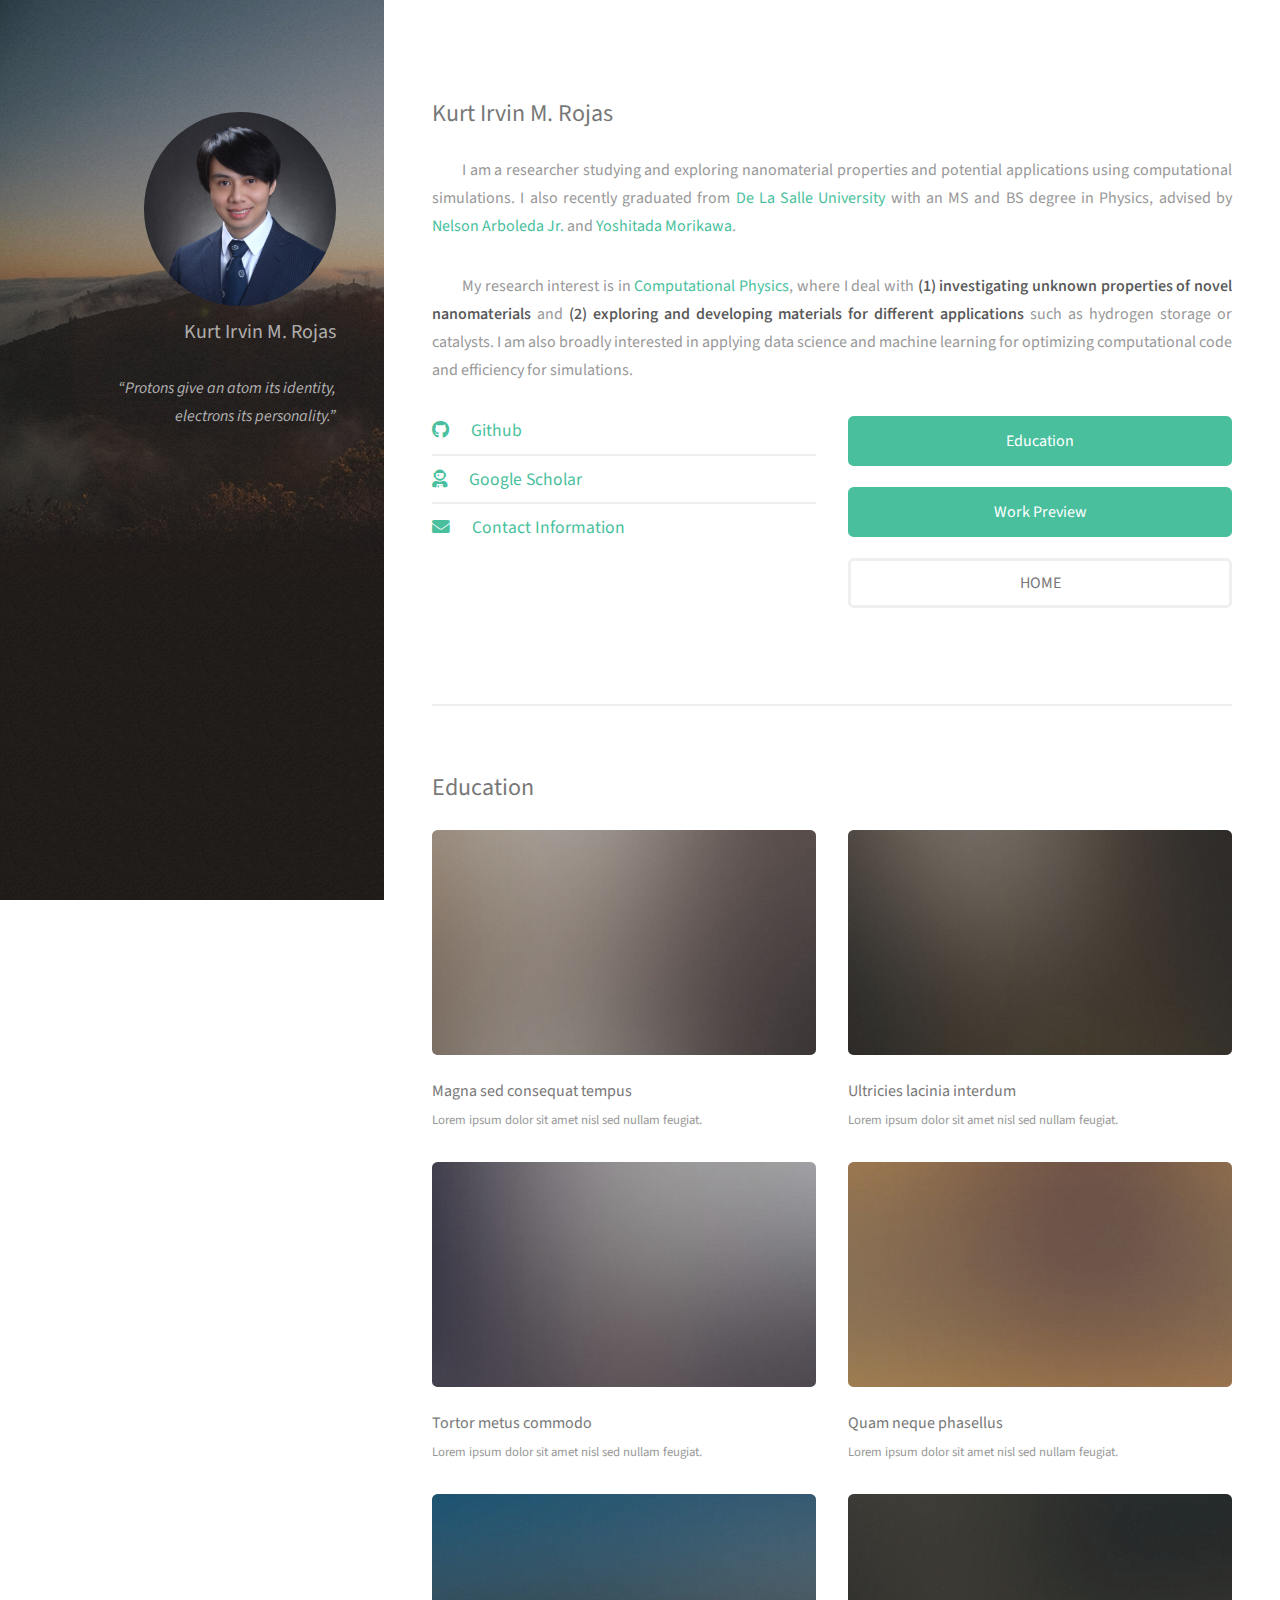
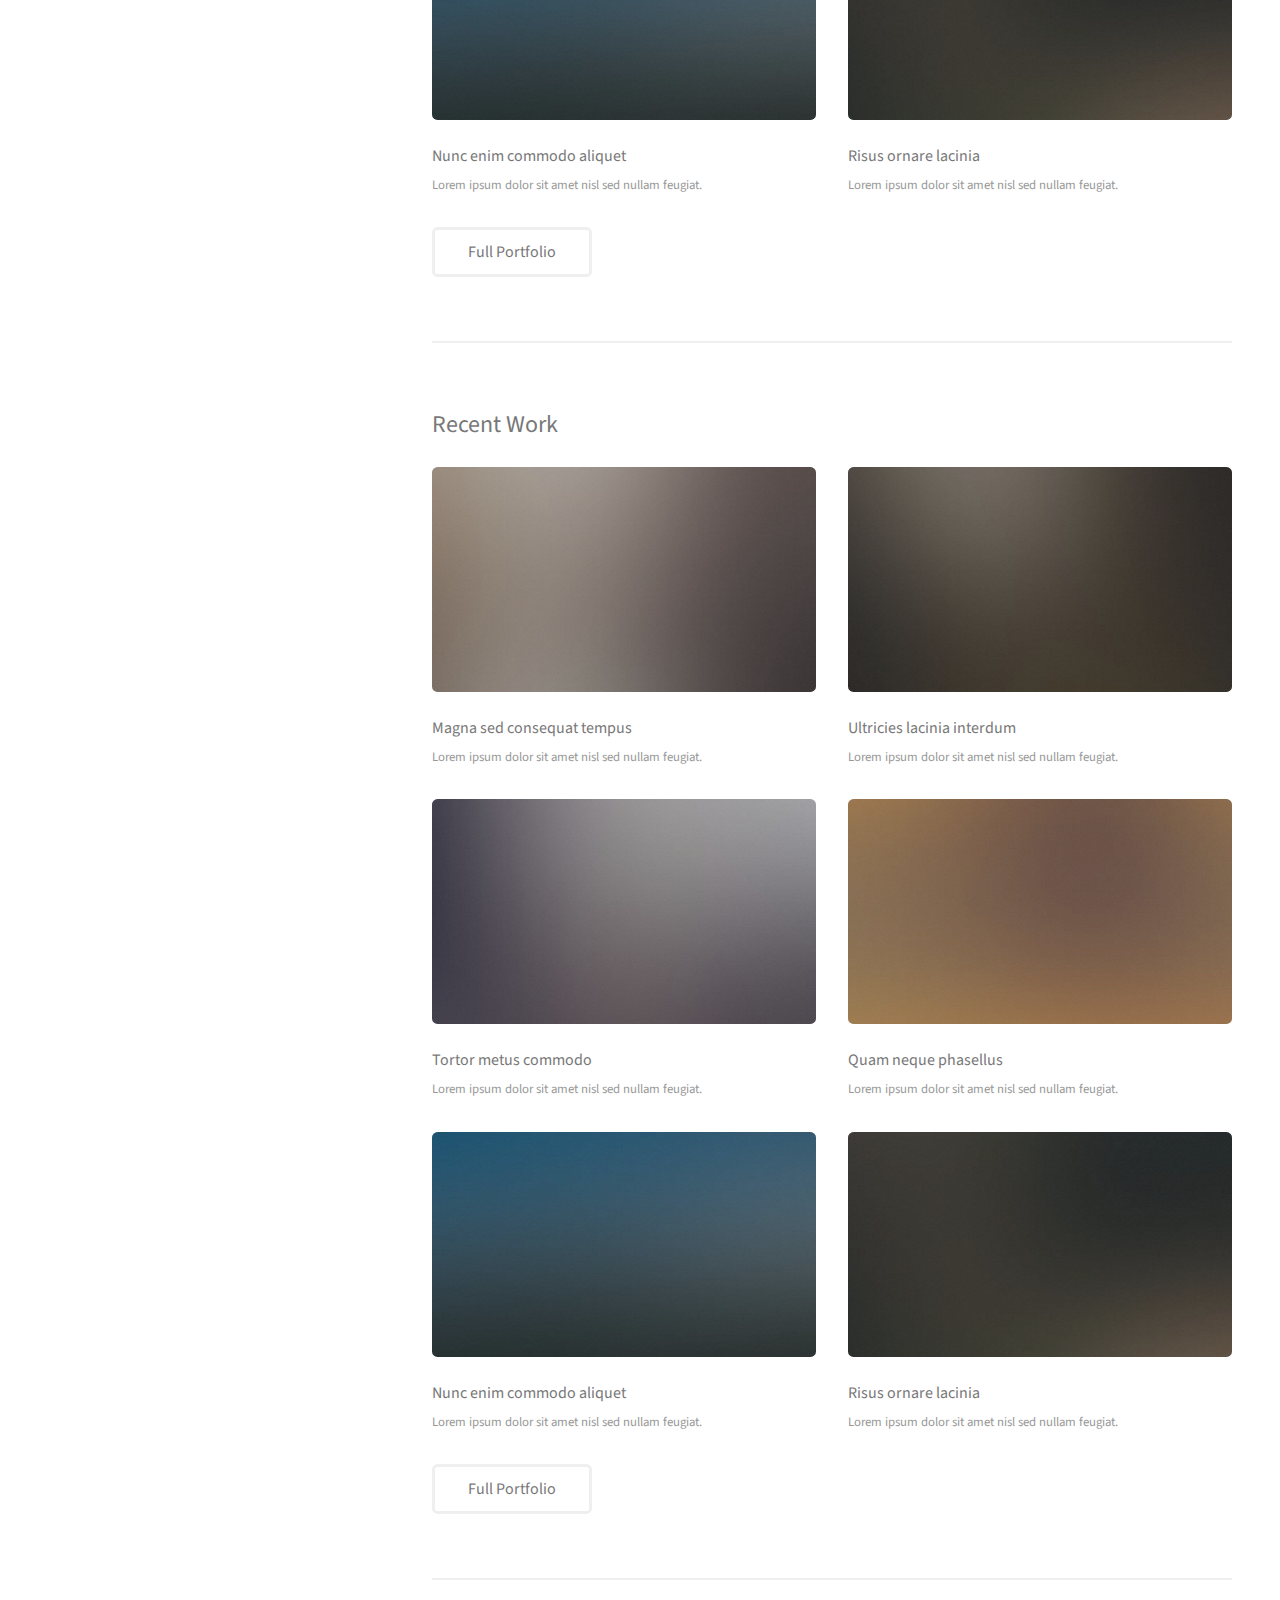
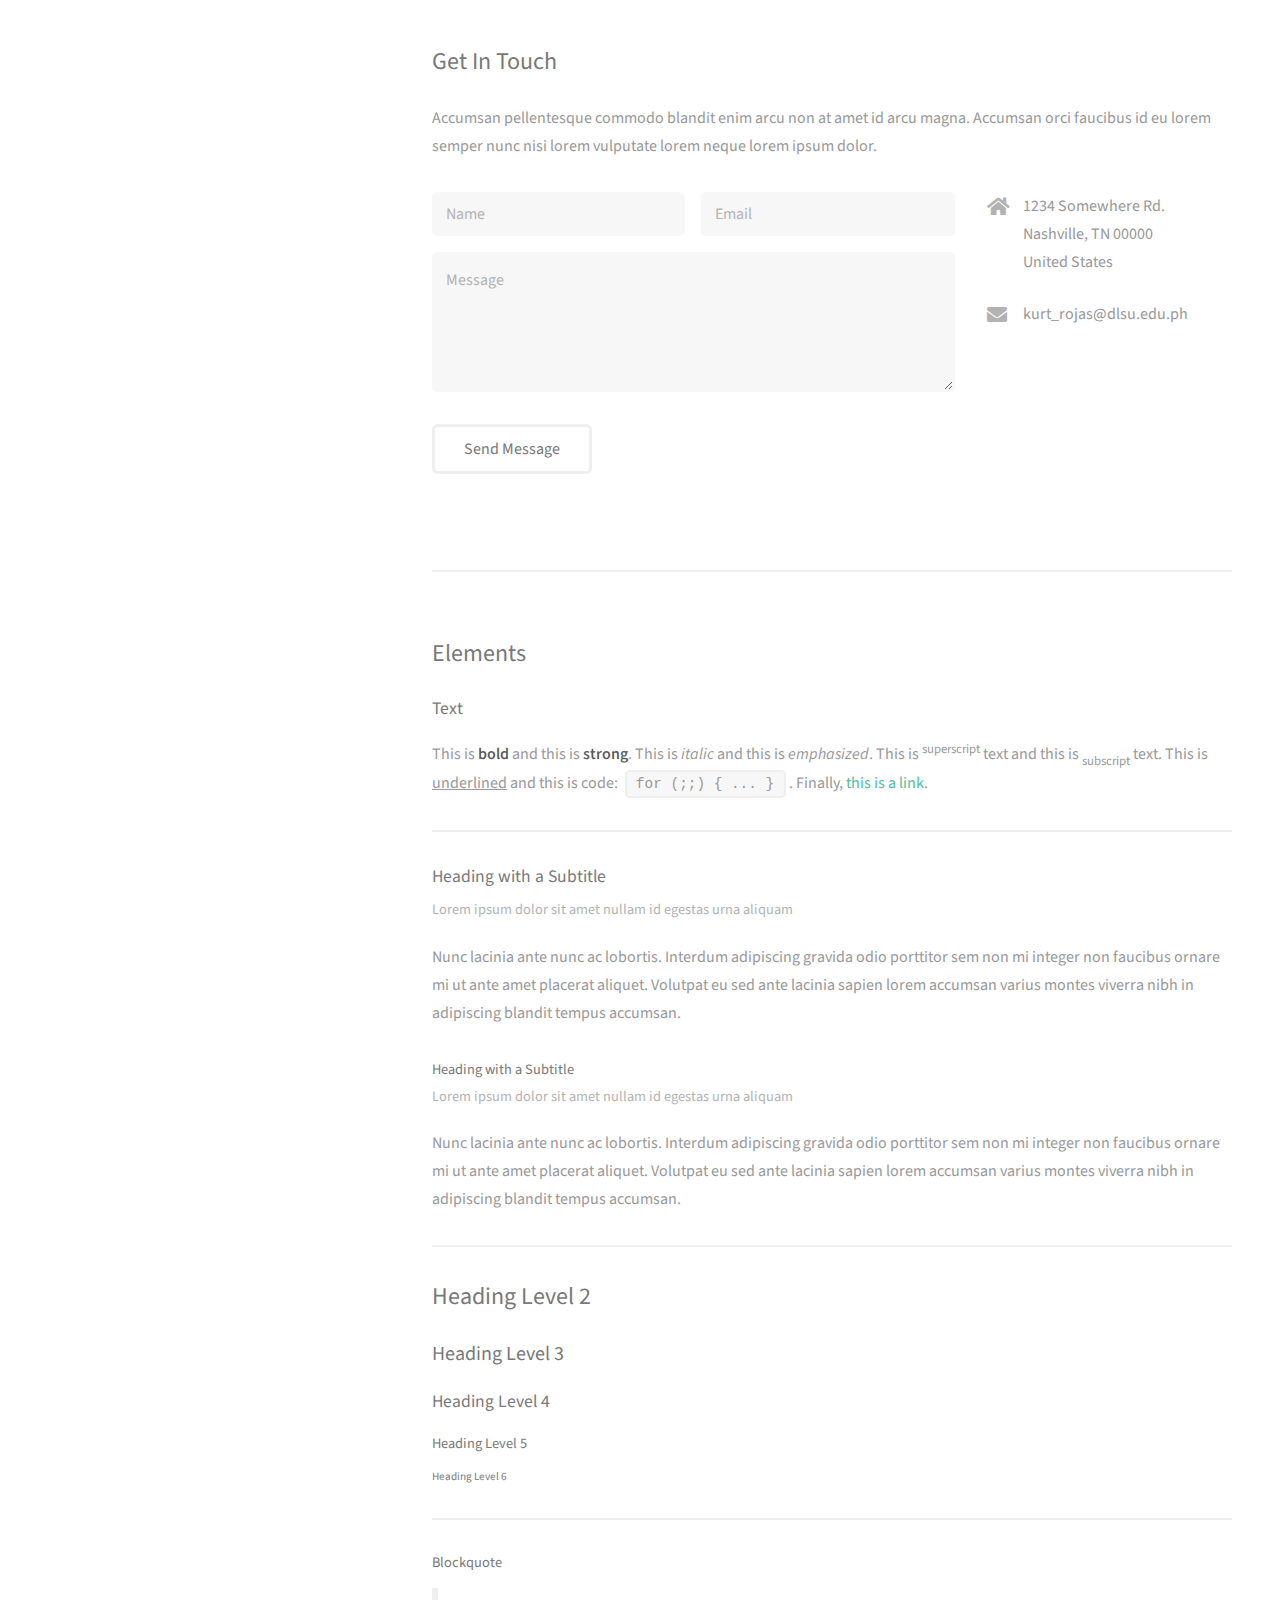
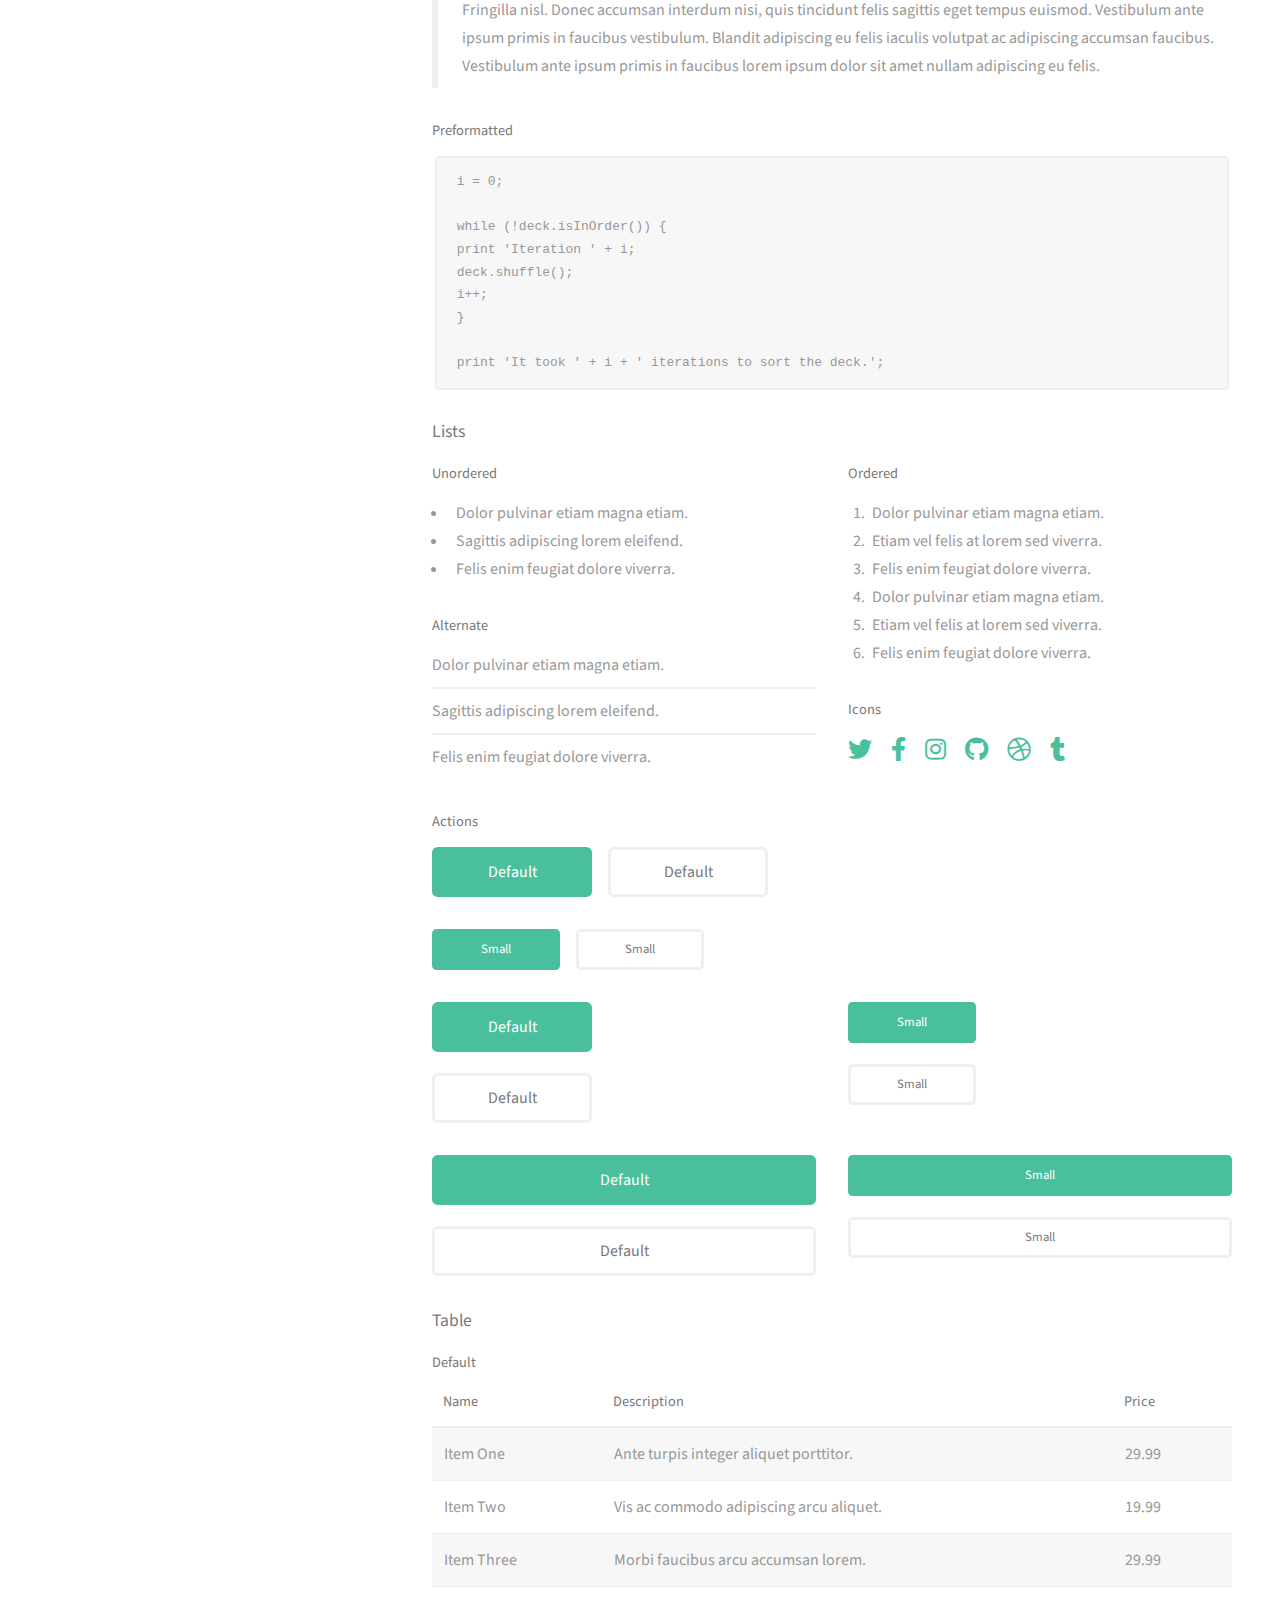
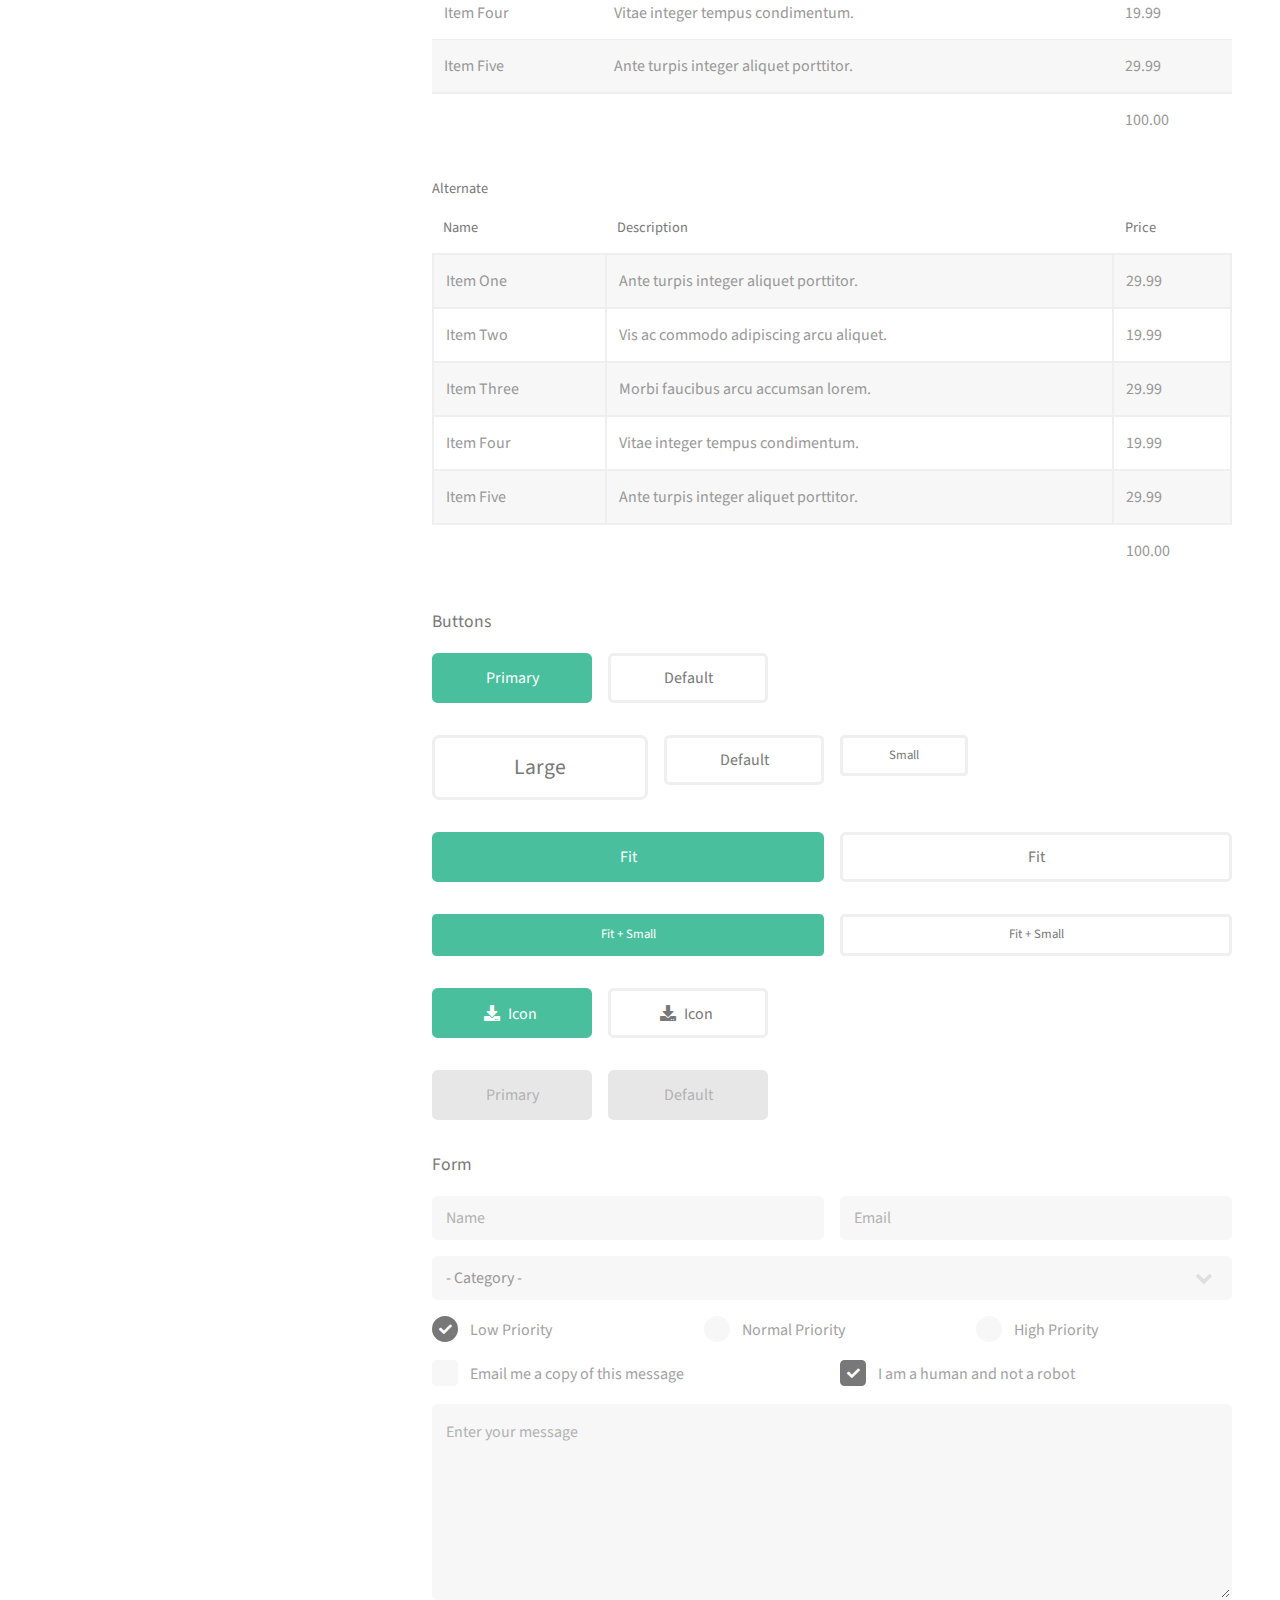
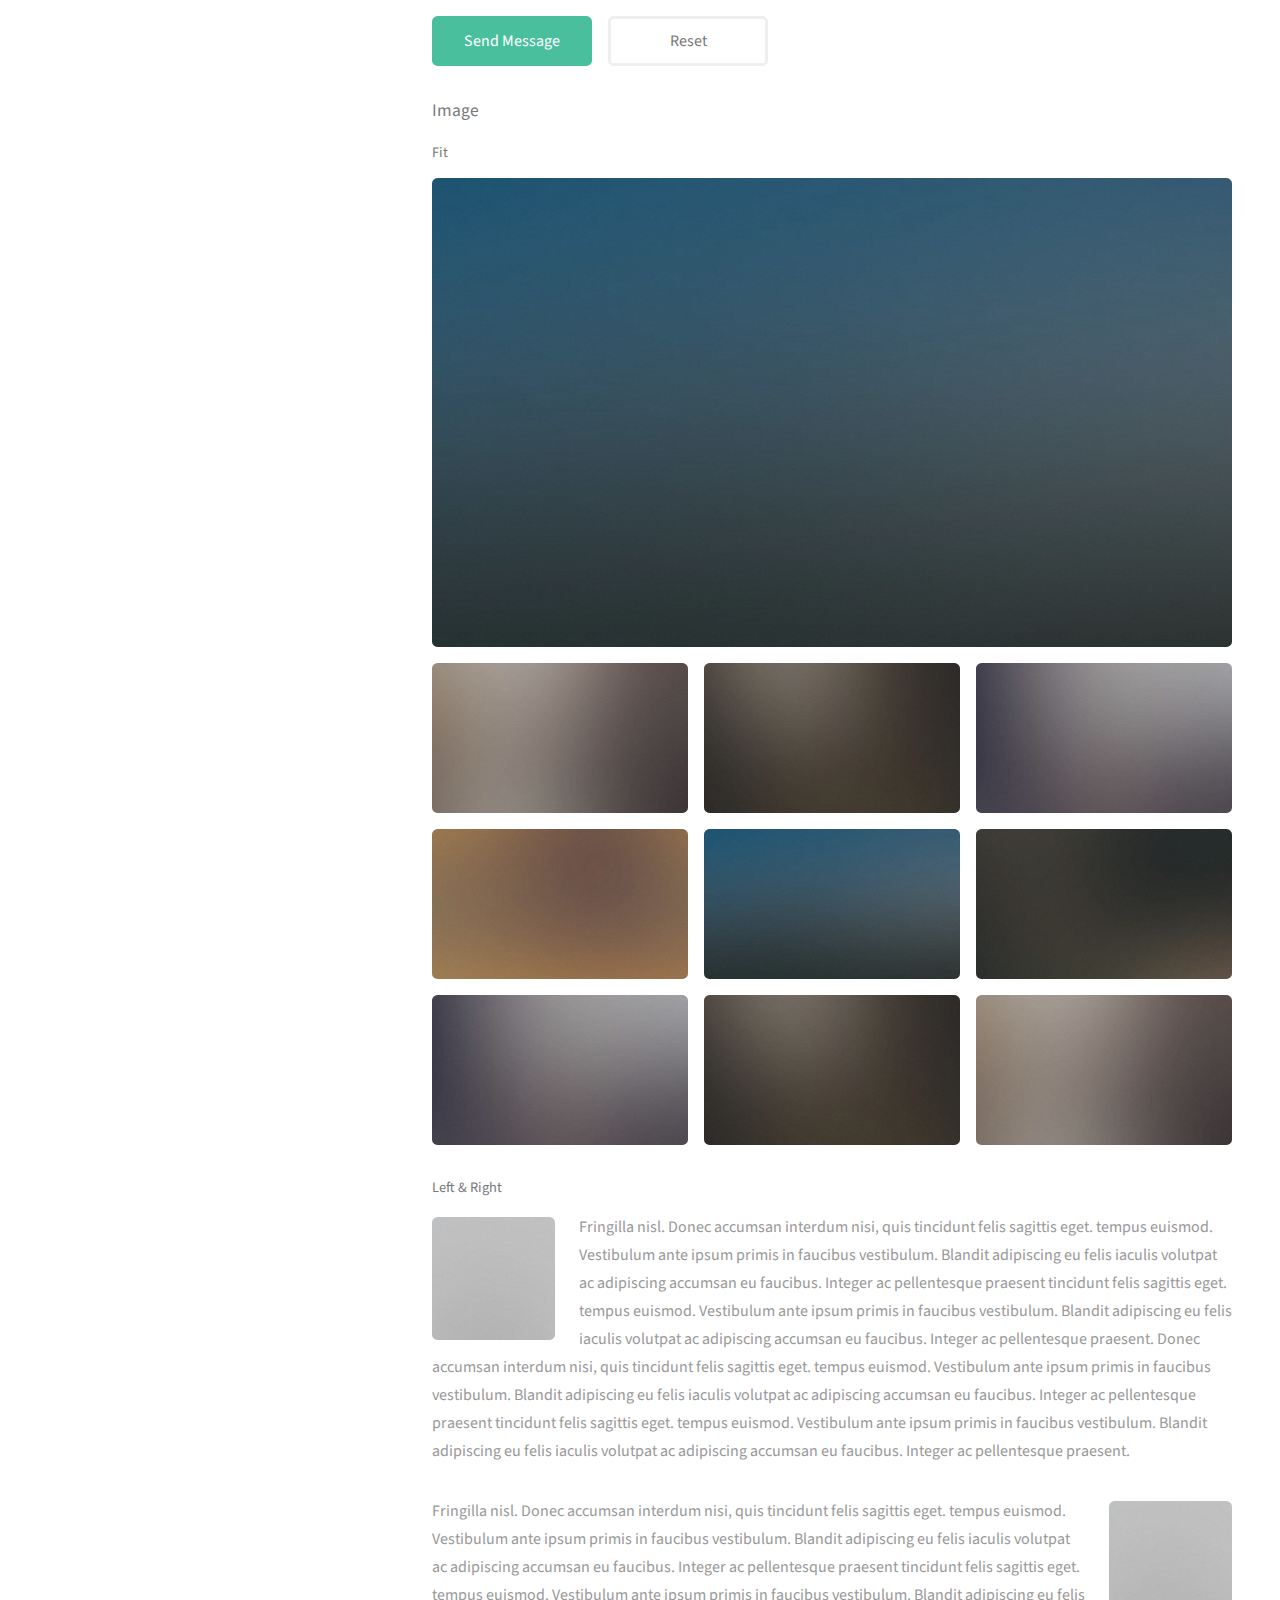
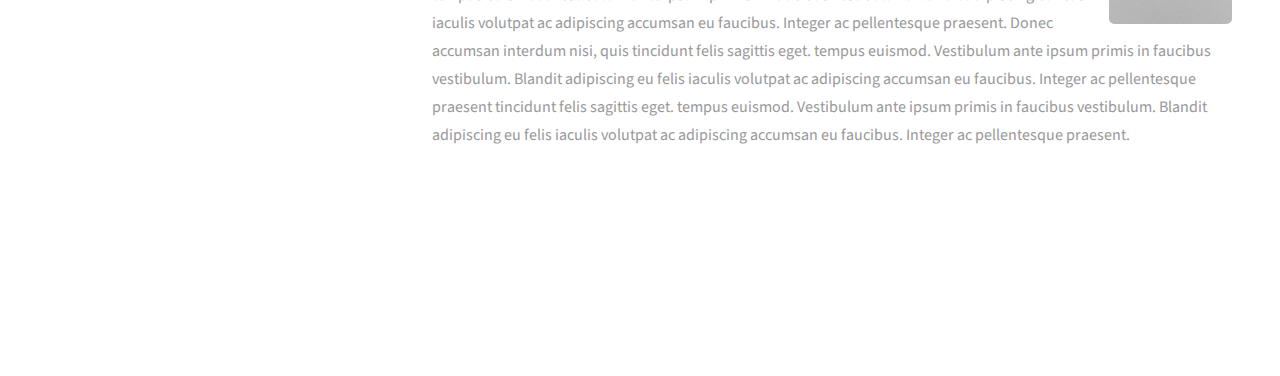
==== index.html @ 26b3df42 "1" ====
<!DOCTYPE HTML>
<!--
	Strata by HTML5 UP
	html5up.net | @ajlkn
	Free for personal and commercial use under the CCA 3.0 license (html5up.net/license)
-->
<html>
	<head>
		<title>Kurt Rojas</title>
		<meta charset="utf-8" />
		<meta name="viewport" content="width=device-width, initial-scale=1, user-scalable=no" />
		<link rel="stylesheet" href="assets/css/main.css" />
	</head>
	<body class="is-preload">
		
		<!-- Header -->
			<header id="header">
				<div class="inner">
					<a href="./index.html" class="image avatar"><img src="images/Capture.PNG" alt="" /></a>
					<h1 class="name">Kurt Irvin M. Rojas</h1>
					<p></p>
					<p><i>“Protons give an atom its identity, </br> electrons its personality.”</i></p>
				</div>
			</header>

		<!-- Main -->
			<div id="main">

				<!-- intro -->
					<section id="intro">
						<header>
							<h2>Kurt Irvin M. Rojas</h2>
						</header>
						<p class="major">
							I am a researcher studying and exploring nanomaterial properties and potential applications using computational simulations. 
							I also recently graduated from <a href='https://www.dlsu.edu.ph/' target='_blank'>De La Salle University</a> with an MS and BS degree in Physics,
							advised by <a href='https://www.dlsu.edu.ph/colleges/cos/departments/physics/faculty-profile/?personnel=32742664898' target="_blank">Nelson Arboleda Jr.</a> and 
							<a href='http://www.dma.jim.osaka-u.ac.jp/view?l=en&u=4315' target="_blank">Yoshitada Morikawa</a>.
						</p>

						<p class="major"> 
							My research interest is in  <a href='https://en.wikipedia.org/wiki/Computational_physics'>Computational Physics</a>, 
							where I deal with <b>(1) investigating unknown properties of novel nanomaterials</b>  and <b>(2) exploring and developing materials for different applications</b>
							such as hydrogen storage or catalysts. I am also broadly interested in 
							applying data science and machine learning for optimizing computational code and efficiency for simulations.
						</p>

						<div class="row">
							<div class="col-6 col-12-xsmall">
								<ul class="alt" style="font-size: 1.1em;"> 
									<li><a href="https://github.com/kimrojas" target="_blank" class="icon brands fa-github">
										<span class="label">Github</span>&emsp;Github</a></li>
									<li><a href="https://scholar.google.com.ph/citations?user=QwceuWwAAAAJ&hl=en" target="_blank" class="icon solid fa-user-astronaut">
										<span class="label">Google Scholar</span>&emsp;Google Scholar</a></li>
									<li><a href="#contact" class="icon solid fa-envelope">
										<span class="label">Contact</span>&emsp;Contact Information</a></li>
								</ul>
							</div>
							<div class="col-6 col-12-xsmall">
								<ul class="actions stacked">
									<li><a href="./education.html" class="button primary fit">Education</a></li>
									<li><a href="#recent-work" class="button primary fit">Work Preview</a></li>
									<li><a href="./index.html" class="button fit">HOME</a></li>
								</ul>
							</div>
						
					</section>

				<!-- educ -->
					<section id="education">
						<h2>Education</h2>
						<div class="row">
							<article class="col-6 col-12-xsmall work-item">
								<a href="images/fulls/01.jpg" class="image fit thumb"><img src="images/thumbs/01.jpg" alt="" /></a>
								<h3><a href='https://scholar.google.com/citations?user=QwceuWwAAAAJ&hl=en&oi=ao' target="_blank">Magna sed consequat tempus </a></h3>
								<p>Lorem ipsum dolor sit amet nisl sed nullam feugiat.</p>
							</article>
							<article class="col-6 col-12-xsmall work-item">
								<a href="images/fulls/02.jpg" class="image fit thumb"><img src="images/thumbs/02.jpg" alt="" /></a>
								<h3>Ultricies lacinia interdum</h3>
								<p>Lorem ipsum dolor sit amet nisl sed nullam feugiat.</p>
							</article>
							<article class="col-6 col-12-xsmall work-item">
								<a href="images/fulls/03.jpg" class="image fit thumb"><img src="images/thumbs/03.jpg" alt="" /></a>
								<h3>Tortor metus commodo</h3>
								<p>Lorem ipsum dolor sit amet nisl sed nullam feugiat.</p>
							</article>
							<article class="col-6 col-12-xsmall work-item">
								<a href="images/fulls/04.jpg" class="image fit thumb"><img src="images/thumbs/04.jpg" alt="" /></a>
								<h3>Quam neque phasellus</h3>
								<p>Lorem ipsum dolor sit amet nisl sed nullam feugiat.</p>
							</article>
							<article class="col-6 col-12-xsmall work-item">
								<a href="images/fulls/05.jpg" class="image fit thumb"><img src="images/thumbs/05.jpg" alt="" /></a>
								<h3>Nunc enim commodo aliquet</h3>
								<p>Lorem ipsum dolor sit amet nisl sed nullam feugiat.</p>
							</article>
							<article class="col-6 col-12-xsmall work-item">
								<a href="images/fulls/06.jpg" class="image fit thumb"><img src="images/thumbs/06.jpg" alt="" /></a>
								<h3>Risus ornare lacinia</h3>
								<p>Lorem ipsum dolor sit amet nisl sed nullam feugiat.</p>
							</article>
						</div>
						<ul class="actions">
							<li><a href="#" class="button">Full Portfolio</a></li>
						</ul>
					</section>

				<!-- Two -->
				<section id="recent-work">
					<h2>Recent Work</h2>
					<div class="row">
						<article class="col-6 col-12-xsmall work-item">
							<a href="images/fulls/01.jpg" class="image fit thumb"><img src="images/thumbs/01.jpg" alt="" /></a>
							<h3><a href='https://scholar.google.com/citations?user=QwceuWwAAAAJ&hl=en&oi=ao' target="_blank">Magna sed consequat tempus </a></h3>
							<p>Lorem ipsum dolor sit amet nisl sed nullam feugiat.</p>
						</article>
						<article class="col-6 col-12-xsmall work-item">
							<a href="images/fulls/02.jpg" class="image fit thumb"><img src="images/thumbs/02.jpg" alt="" /></a>
							<h3>Ultricies lacinia interdum</h3>
							<p>Lorem ipsum dolor sit amet nisl sed nullam feugiat.</p>
						</article>
						<article class="col-6 col-12-xsmall work-item">
							<a href="images/fulls/03.jpg" class="image fit thumb"><img src="images/thumbs/03.jpg" alt="" /></a>
							<h3>Tortor metus commodo</h3>
							<p>Lorem ipsum dolor sit amet nisl sed nullam feugiat.</p>
						</article>
						<article class="col-6 col-12-xsmall work-item">
							<a href="images/fulls/04.jpg" class="image fit thumb"><img src="images/thumbs/04.jpg" alt="" /></a>
							<h3>Quam neque phasellus</h3>
							<p>Lorem ipsum dolor sit amet nisl sed nullam feugiat.</p>
						</article>
						<article class="col-6 col-12-xsmall work-item">
							<a href="images/fulls/05.jpg" class="image fit thumb"><img src="images/thumbs/05.jpg" alt="" /></a>
							<h3>Nunc enim commodo aliquet</h3>
							<p>Lorem ipsum dolor sit amet nisl sed nullam feugiat.</p>
						</article>
						<article class="col-6 col-12-xsmall work-item">
							<a href="images/fulls/06.jpg" class="image fit thumb"><img src="images/thumbs/06.jpg" alt="" /></a>
							<h3>Risus ornare lacinia</h3>
							<p>Lorem ipsum dolor sit amet nisl sed nullam feugiat.</p>
						</article>
					</div>
					<ul class="actions">
						<li><a href="#" class="button">Full Portfolio</a></li>
					</ul>
				</section>


				<!-- Three -->
					<section id="contact">
						<h2>Get In Touch</h2>
						<p>Accumsan pellentesque commodo blandit enim arcu non at amet id arcu magna. Accumsan orci faucibus id eu lorem semper nunc nisi lorem vulputate lorem neque lorem ipsum dolor.</p>
						<div class="row">
							<div class="col-8 col-12-small">
								<form method="post" action="#">
									<div class="row gtr-uniform gtr-50">
										<div class="col-6 col-12-xsmall"><input type="text" name="name" id="name" placeholder="Name" /></div>
										<div class="col-6 col-12-xsmall"><input type="email" name="email" id="email" placeholder="Email" /></div>
										<div class="col-12"><textarea name="message" id="message" placeholder="Message" rows="4"></textarea></div>
									</div>
								</form>
								<ul class="actions">
									<li><input type="submit" value="Send Message" /></li>
								</ul>
							</div>
							<div class="col-4 col-12-small">
								<ul class="labeled-icons">
									<li>
										<h3 class="icon solid fa-home"><span class="label">Address</span></h3>
										1234 Somewhere Rd.<br />
										Nashville, TN 00000<br />
										United States
									</li>
									<!--
									<li>
									<h3 class="icon solid fa-mobile-alt"><span class="label">Phone</span></h3>
									000-000-0000
									</li>
									-->
									<li>
										<h3 class="icon solid fa-envelope"><span class="label">Email</span></h3>kurt_rojas@dlsu.edu.ph
									</li>
								</ul>
							</div>
						</div>
					</section>

				<!-- Four -->
					
					<section id="four">
						<h2>Elements</h2>

						<section>
							<h4>Text</h4>
							<p>This is <b>bold</b> and this is <strong>strong</strong>. This is <i>italic</i> and this is <em>emphasized</em>.
							This is <sup>superscript</sup> text and this is <sub>subscript</sub> text.
							This is <u>underlined</u> and this is code: <code>for (;;) { ... }</code>. Finally, <a href="#">this is a link</a>.</p>
							<hr />
							<header>
								<h4>Heading with a Subtitle</h4>
								<p>Lorem ipsum dolor sit amet nullam id egestas urna aliquam</p>
							</header>
							<p>Nunc lacinia ante nunc ac lobortis. Interdum adipiscing gravida odio porttitor sem non mi integer non faucibus ornare mi ut ante amet placerat aliquet. Volutpat eu sed ante lacinia sapien lorem accumsan varius montes viverra nibh in adipiscing blandit tempus accumsan.</p>
							<header>
								<h5>Heading with a Subtitle</h5>
								<p>Lorem ipsum dolor sit amet nullam id egestas urna aliquam</p>
							</header>
							<p>Nunc lacinia ante nunc ac lobortis. Interdum adipiscing gravida odio porttitor sem non mi integer non faucibus ornare mi ut ante amet placerat aliquet. Volutpat eu sed ante lacinia sapien lorem accumsan varius montes viverra nibh in adipiscing blandit tempus accumsan.</p>
							<hr />
							<h2>Heading Level 2</h2>
							<h3>Heading Level 3</h3>
							<h4>Heading Level 4</h4>
							<h5>Heading Level 5</h5>
							<h6>Heading Level 6</h6>
							<hr />
							<h5>Blockquote</h5>
							<blockquote>Fringilla nisl. Donec accumsan interdum nisi, quis tincidunt felis sagittis eget tempus euismod. Vestibulum ante ipsum primis in faucibus vestibulum. Blandit adipiscing eu felis iaculis volutpat ac adipiscing accumsan faucibus. Vestibulum ante ipsum primis in faucibus lorem ipsum dolor sit amet nullam adipiscing eu felis.</blockquote>
							<h5>Preformatted</h5>
							<pre><code>i = 0;

while (!deck.isInOrder()) {
print 'Iteration ' + i;
deck.shuffle();
i++;
}

print 'It took ' + i + ' iterations to sort the deck.';</code></pre>
						</section>

						<section>
							<h4>Lists</h4>
							<div class="row">
								<div class="col-6 col-12-xsmall">
									<h5>Unordered</h5>
									<ul>
										<li>Dolor pulvinar etiam magna etiam.</li>
										<li>Sagittis adipiscing lorem eleifend.</li>
										<li>Felis enim feugiat dolore viverra.</li>
									</ul>
									<h5>Alternate</h5>
									<ul class="alt">
										<li>Dolor pulvinar etiam magna etiam.</li>
										<li>Sagittis adipiscing lorem eleifend.</li>
										<li>Felis enim feugiat dolore viverra.</li>
									</ul>
								</div>
								<div class="col-6 col-12-xsmall">
									<h5>Ordered</h5>
									<ol>
										<li>Dolor pulvinar etiam magna etiam.</li>
										<li>Etiam vel felis at lorem sed viverra.</li>
										<li>Felis enim feugiat dolore viverra.</li>
										<li>Dolor pulvinar etiam magna etiam.</li>
										<li>Etiam vel felis at lorem sed viverra.</li>
										<li>Felis enim feugiat dolore viverra.</li>
									</ol>
									<h5>Icons</h5>
									<ul class="icons">
										<li><a href="#" class="icon brands fa-twitter"><span class="label">Twitter</span></a></li>
										<li><a href="#" class="icon brands fa-facebook-f"><span class="label">Facebook</span></a></li>
										<li><a href="#" class="icon brands fa-instagram"><span class="label">Instagram</span></a></li>
										<li><a href="#" class="icon brands fa-github"><span class="label">Github</span></a></li>
										<li><a href="#" class="icon brands fa-dribbble"><span class="label">Dribbble</span></a></li>
										<li><a href="#" class="icon brands fa-tumblr"><span class="label">Tumblr</span></a></li>
									</ul>
								</div>
							</div>
							<h5>Actions</h5>
							<ul class="actions">
								<li><a href="#" class="button primary">Default</a></li>
								<li><a href="#" class="button">Default</a></li>
							</ul>
							<ul class="actions small">
								<li><a href="#" class="button primary small">Small</a></li>
								<li><a href="#" class="button small">Small</a></li>
							</ul>
							<div class="row">
								<div class="col-6 col-12-small">
									<ul class="actions stacked">
										<li><a href="#" class="button primary">Default</a></li>
										<li><a href="#" class="button">Default</a></li>
									</ul>
								</div>
								<div class="col-6 col-12-small">
									<ul class="actions stacked">
										<li><a href="#" class="button primary small">Small</a></li>
										<li><a href="#" class="button small">Small</a></li>
									</ul>
								</div>
								<div class="col-6 col-12-small">
									<ul class="actions stacked">
										<li><a href="#" class="button primary fit">Default</a></li>
										<li><a href="#" class="button fit">Default</a></li>
									</ul>
								</div>
								<div class="col-6 col-12-small">
									<ul class="actions stacked">
										<li><a href="#" class="button primary small fit">Small</a></li>
										<li><a href="#" class="button small fit">Small</a></li>
									</ul>
								</div>
							</div>
						</section>

						<section>
							<h4>Table</h4>
							<h5>Default</h5>
							<div class="table-wrapper">
								<table>
									<thead>
										<tr>
											<th>Name</th>
											<th>Description</th>
											<th>Price</th>
										</tr>
									</thead>
									<tbody>
										<tr>
											<td>Item One</td>
											<td>Ante turpis integer aliquet porttitor.</td>
											<td>29.99</td>
										</tr>
										<tr>
											<td>Item Two</td>
											<td>Vis ac commodo adipiscing arcu aliquet.</td>
											<td>19.99</td>
										</tr>
										<tr>
											<td>Item Three</td>
											<td> Morbi faucibus arcu accumsan lorem.</td>
											<td>29.99</td>
										</tr>
										<tr>
											<td>Item Four</td>
											<td>Vitae integer tempus condimentum.</td>
											<td>19.99</td>
										</tr>
										<tr>
											<td>Item Five</td>
											<td>Ante turpis integer aliquet porttitor.</td>
											<td>29.99</td>
										</tr>
									</tbody>
									<tfoot>
										<tr>
											<td colspan="2"></td>
											<td>100.00</td>
										</tr>
									</tfoot>
								</table>
							</div>

							<h5>Alternate</h5>
							<div class="table-wrapper">
								<table class="alt">
									<thead>
										<tr>
											<th>Name</th>
											<th>Description</th>
											<th>Price</th>
										</tr>
									</thead>
									<tbody>
										<tr>
											<td>Item One</td>
											<td>Ante turpis integer aliquet porttitor.</td>
											<td>29.99</td>
										</tr>
										<tr>
											<td>Item Two</td>
											<td>Vis ac commodo adipiscing arcu aliquet.</td>
											<td>19.99</td>
										</tr>
										<tr>
											<td>Item Three</td>
											<td> Morbi faucibus arcu accumsan lorem.</td>
											<td>29.99</td>
										</tr>
										<tr>
											<td>Item Four</td>
											<td>Vitae integer tempus condimentum.</td>
											<td>19.99</td>
										</tr>
										<tr>
											<td>Item Five</td>
											<td>Ante turpis integer aliquet porttitor.</td>
											<td>29.99</td>
										</tr>
									</tbody>
									<tfoot>
										<tr>
											<td colspan="2"></td>
											<td>100.00</td>
										</tr>
									</tfoot>
								</table>
							</div>
						</section>

						<section>
							<h4>Buttons</h4>
							<ul class="actions">
								<li><a href="#" class="button primary">Primary</a></li>
								<li><a href="#" class="button">Default</a></li>
							</ul>
							<ul class="actions">
								<li><a href="#" class="button large">Large</a></li>
								<li><a href="#" class="button">Default</a></li>
								<li><a href="#" class="button small">Small</a></li>
							</ul>
							<ul class="actions fit">
								<li><a href="#" class="button primary fit">Fit</a></li>
								<li><a href="#" class="button fit">Fit</a></li>
							</ul>
							<ul class="actions fit small">
								<li><a href="#" class="button primary fit small">Fit + Small</a></li>
								<li><a href="#" class="button fit small">Fit + Small</a></li>
							</ul>
							<ul class="actions">
								<li><a href="#" class="button primary icon solid fa-download">Icon</a></li>
								<li><a href="#" class="button icon solid fa-download">Icon</a></li>
							</ul>
							<ul class="actions">
								<li><span class="button primary disabled">Primary</span></li>
								<li><span class="button disabled">Default</span></li>
							</ul>
						</section>

						<section>
							<h4>Form</h4>
							<form method="post" action="#">
								<div class="row gtr-uniform gtr-50">
									<div class="col-6 col-12-xsmall">
										<input type="text" name="demo-name" id="demo-name" value="" placeholder="Name" />
									</div>
									<div class="col-6 col-12-xsmall">
										<input type="email" name="demo-email" id="demo-email" value="" placeholder="Email" />
									</div>
									<div class="col-12">
										<select name="demo-category" id="demo-category">
											<option value="">- Category -</option>
											<option value="1">Manufacturing</option>
											<option value="1">Shipping</option>
											<option value="1">Administration</option>
											<option value="1">Human Resources</option>
										</select>
									</div>
									<div class="col-4 col-12-small">
										<input type="radio" id="demo-priority-low" name="demo-priority" checked>
										<label for="demo-priority-low">Low Priority</label>
									</div>
									<div class="col-4 col-12-small">
										<input type="radio" id="demo-priority-normal" name="demo-priority">
										<label for="demo-priority-normal">Normal Priority</label>
									</div>
									<div class="col-4 col-12-small">
										<input type="radio" id="demo-priority-high" name="demo-priority">
										<label for="demo-priority-high">High Priority</label>
									</div>
									<div class="col-6 col-12-small">
										<input type="checkbox" id="demo-copy" name="demo-copy">
										<label for="demo-copy">Email me a copy of this message</label>
									</div>
									<div class="col-6 col-12-small">
										<input type="checkbox" id="demo-human" name="demo-human" checked>
										<label for="demo-human">I am a human and not a robot</label>
									</div>
									<div class="col-12">
										<textarea name="demo-message" id="demo-message" placeholder="Enter your message" rows="6"></textarea>
									</div>
									<div class="col-12">
										<ul class="actions">
											<li><input type="submit" value="Send Message" class="primary" /></li>
											<li><input type="reset" value="Reset" /></li>
										</ul>
									</div>
								</div>
							</form>
						</section>

						<section>
							<h4>Image</h4>
							<h5>Fit</h5>
							<div class="box alt">
								<div class="row gtr-50 gtr-uniform">
									<div class="col-12"><span class="image fit"><img src="images/fulls/05.jpg" alt="" /></span></div>
									<div class="col-4"><span class="image fit"><img src="images/thumbs/01.jpg" alt="" /></span></div>
									<div class="col-4"><span class="image fit"><img src="images/thumbs/02.jpg" alt="" /></span></div>
									<div class="col-4"><span class="image fit"><img src="images/thumbs/03.jpg" alt="" /></span></div>
									<div class="col-4"><span class="image fit"><img src="images/thumbs/04.jpg" alt="" /></span></div>
									<div class="col-4"><span class="image fit"><img src="images/thumbs/05.jpg" alt="" /></span></div>
									<div class="col-4"><span class="image fit"><img src="images/thumbs/06.jpg" alt="" /></span></div>
									<div class="col-4"><span class="image fit"><img src="images/thumbs/03.jpg" alt="" /></span></div>
									<div class="col-4"><span class="image fit"><img src="images/thumbs/02.jpg" alt="" /></span></div>
									<div class="col-4"><span class="image fit"><img src="images/thumbs/01.jpg" alt="" /></span></div>
								</div>
							</div>
							<h5>Left &amp; Right</h5>
							<p><span class="image left"><img src="images/avatar.jpg" alt="" /></span>Fringilla nisl. Donec accumsan interdum nisi, quis tincidunt felis sagittis eget. tempus euismod. Vestibulum ante ipsum primis in faucibus vestibulum. Blandit adipiscing eu felis iaculis volutpat ac adipiscing accumsan eu faucibus. Integer ac pellentesque praesent tincidunt felis sagittis eget. tempus euismod. Vestibulum ante ipsum primis in faucibus vestibulum. Blandit adipiscing eu felis iaculis volutpat ac adipiscing accumsan eu faucibus. Integer ac pellentesque praesent. Donec accumsan interdum nisi, quis tincidunt felis sagittis eget. tempus euismod. Vestibulum ante ipsum primis in faucibus vestibulum. Blandit adipiscing eu felis iaculis volutpat ac adipiscing accumsan eu faucibus. Integer ac pellentesque praesent tincidunt felis sagittis eget. tempus euismod. Vestibulum ante ipsum primis in faucibus vestibulum. Blandit adipiscing eu felis iaculis volutpat ac adipiscing accumsan eu faucibus. Integer ac pellentesque praesent.</p>
							<p><span class="image right"><img src="images/avatar.jpg" alt="" /></span>Fringilla nisl. Donec accumsan interdum nisi, quis tincidunt felis sagittis eget. tempus euismod. Vestibulum ante ipsum primis in faucibus vestibulum. Blandit adipiscing eu felis iaculis volutpat ac adipiscing accumsan eu faucibus. Integer ac pellentesque praesent tincidunt felis sagittis eget. tempus euismod. Vestibulum ante ipsum primis in faucibus vestibulum. Blandit adipiscing eu felis iaculis volutpat ac adipiscing accumsan eu faucibus. Integer ac pellentesque praesent. Donec accumsan interdum nisi, quis tincidunt felis sagittis eget. tempus euismod. Vestibulum ante ipsum primis in faucibus vestibulum. Blandit adipiscing eu felis iaculis volutpat ac adipiscing accumsan eu faucibus. Integer ac pellentesque praesent tincidunt felis sagittis eget. tempus euismod. Vestibulum ante ipsum primis in faucibus vestibulum. Blandit adipiscing eu felis iaculis volutpat ac adipiscing accumsan eu faucibus. Integer ac pellentesque praesent.</p>
						</section>

					</section>
				

			</div>
			

		<!-- Footer -->
			<footer id="footer">
				<div class="inner">
					<ul class="copyright">
						<li><a href="./index.html">Home</a></li> 
						<li><a href="./education.html">Education</a></li>
						<li><a href="./work.html">Recent works</a></li>
					</ul>
					<ul class="icons">
						<li><a href="https://scholar.google.com.ph/citations?user=QwceuWwAAAAJ&hl=en" target="_blank" class="icon solid fa-user-astronaut">
							<span class="label">Google Scholar</span></a></li>
						<li><a href="https://github.com/kimrojas" target="_blank" class="icon brands fa-github"><span class="label">Github</span></a></li>
						<li><a href="#contact" class="icon solid fa-envelope"><span class="label">Email</span></a></li>
					</ul>
					<!-- <ul class="copyright">
						<li>&copy; Untitled</li><li>Design: <a href="http://html5up.net">HTML5 UP</a></li>
					</ul> -->
				</div>
			</footer>

		<!-- Scripts -->
			<!-- <script src="assets/js/jquery.min.js"></script> -->
			<script
  				src="https://code.jquery.com/jquery-3.4.1.min.js"
 				integrity="sha256-CSXorXvZcTkaix6Yvo6HppcZGetbYMGWSFlBw8HfCJo="
  				crossorigin="anonymous">
			</script>
			<script src="assets/js/jquery.poptrox.min.js"></script>
			<script src="assets/js/browser.min.js"></script>
			<script src="assets/js/breakpoints.min.js"></script>
			<script src="assets/js/util.js"></script>
			<script src="assets/js/main.js"></script>

	</body>
</html>
---- assets/css/main.css ----
@import url("fontawesome-all.min.css");
@import url("https://fonts.googleapis.com/css?family=Source+Sans+Pro:400,400italic");

/*
	Strata by HTML5 UP
	html5up.net | @ajlkn
	Free for personal and commercial use under the CCA 3.0 license (html5up.net/license)
*/

html, body, div, span, applet, object,
iframe, h1, h2, h3, h4, h5, h6, p, blockquote,
pre, a, abbr, acronym, address, big, cite,
code, del, dfn, em, img, ins, kbd, q, s, samp,
small, strike, strong, sub, sup, tt, var, b,
u, i, center, dl, dt, dd, ol, ul, li, fieldset,
form, label, legend, table, caption, tbody,
tfoot, thead, tr, th, td, article, aside,
canvas, details, embed, figure, figcaption,
footer, header, hgroup, menu, nav, output, ruby,
section, summary, time, mark, audio, video {
	margin: 0;
	padding: 0;
	border: 0;
	font-size: 100%;
	font: inherit;
	vertical-align: baseline;}

article, aside, details, figcaption, figure,
footer, header, hgroup, menu, nav, section {
	display: block;}



body {
	line-height: 1;
}

ol, ul {
	list-style: none;
}

blockquote, q {
	quotes: none;
}

	blockquote:before, blockquote:after, q:before, q:after {
		content: '';
		content: none;
	}

table {
	border-collapse: collapse;
	border-spacing: 0;
}

body {
	-webkit-text-size-adjust: none;
}

mark {
	background-color: transparent;
	color: inherit;
}

input::-moz-focus-inner {
	border: 0;
	padding: 0;
}

input, select, textarea {
	-moz-appearance: none;
	-webkit-appearance: none;
	-ms-appearance: none;
	appearance: none;
}

/* Basic */

	html {
		box-sizing: border-box;
		/* scroll code [added]*/
		scroll-behavior: smooth;
	}

	*, *:before, *:after {
		box-sizing: inherit;
	}

	body {
		background: #fff;
	}

		body.is-preload *, body.is-preload *:before, body.is-preload *:after {
			-moz-animation: none !important;
			-webkit-animation: none !important;
			-ms-animation: none !important;
			animation: none !important;
			-moz-transition: none !important;
			-webkit-transition: none !important;
			-ms-transition: none !important;
			transition: none !important;
		}

	body, input, select, textarea {
		/* color: #a2a2a2; */
		color: #989898;
		font-family: "Source Sans Pro", Helvetica, sans-serif;
		font-size: 16pt;
		font-weight: 400;
		line-height: 1.75em;
	}

	a {
		-moz-transition: color 0.2s ease-in-out, border-color 0.2s ease-in-out;
		-webkit-transition: color 0.2s ease-in-out, border-color 0.2s ease-in-out;
		-ms-transition: color 0.2s ease-in-out, border-color 0.2s ease-in-out;
		transition: color 0.2s ease-in-out, border-color 0.2s ease-in-out;
		/*border-bottom: dotted 0.5px;*/
		color: #49bf9d;
		text-decoration: none;
	}

		a:hover {
			border-bottom-color: transparent;
			color: #49bf9d !important;
			text-decoration: none;
		}

	strong, b {
		color: #585858;
		font-weight: 550;
	}

	em, i {
		font-style: italic;
	}

	p {
		margin: 0 0 2em 0;
	}
		/* Added by Kurt */
		p.major{
			margin: 0 0 2em 0;
			text-indent: 30px;
			text-align: justify;
			text-justify: inter-word;
		}

	h1, h2, h3, h4, h5, h6 {
		color: #787878;
		font-weight: 400;
		line-height: 1em;
		margin: 0 0 1em 0;
	}

		h1 a, h2 a, h3 a, h4 a, h5 a, h6 a {
			color: inherit;
			text-decoration: none;
		}

	h1 {
		font-size: 2em;
		line-height: 1.5em;
	}
	
	h2 {
		font-size: 1.5em;
		line-height: 1.5em;
	}

	h3 {
		font-size: 1.25em;
		line-height: 1.5em;
	}

	h4 {
		font-size: 1.1em;
		line-height: 1.5em;
	}

	h5 {
		font-size: 0.9em;
		line-height: 1.5em;
	}

	h6 {
		font-size: 0.7em;
		line-height: 1.5em;
	}

	sub {
		font-size: 0.8em;
		position: relative;
		top: 0.5em;
	}

	sup {
		font-size: 0.8em;
		position: relative;
		top: -0.5em;
	}

	hr {
		border: 0;
		border-bottom: solid 2px #efefef;
		margin: 2em 0;
	}

		hr.major {
			margin: 3em 0;
		}

	blockquote {
		border-left: solid 6px #efefef;
		font-style: normal;
		margin: 0 0 2em 0;
		padding: 0.5em 0 0.5em 1.5em;
	}

	code {
		background: #f7f7f7;
		border-radius: 0.35em;
		border: solid 2px #efefef;
		font-family: "Courier New", monospace;
		font-size: 0.9em;
		margin: 0 0.25em;
		padding: 0.25em 0.65em;
	}

	pre {
		-webkit-overflow-scrolling: touch;
		font-family: "Courier New", monospace;
		font-size: 0.9em;
		margin: 0 0 2em 0;
	}

		pre code {
			display: block;
			line-height: 1.75em;
			padding: 1em 1.5em;
			overflow-x: auto;
		}

	.align-left {
		text-align: left;
	}

	.align-center {
		text-align: center;
	}

	.align-right {
		text-align: right;
	}

/* Container */

	.container {
		margin: 0 auto;
		max-width: calc(100% - 4em);
		width: 100%;
	}

		.container.xsmall {
			width: 25%;
		}

		.container.small {
			width: 50%;
		}

		.container.medium {
			width: 75%;
		}

		.container.large {
			width: 125%;
		}

		.container.xlarge {
			width: 150%;
		}

		.container.max {
			width: 100%;
		}

		@media screen and (max-width: 980px) {

			.container {
				width: 100% !important;
				max-width: 100% !important;
			}

		}

		@media screen and (max-width: 480px) {

			.container {
				max-width: calc(100% - 3em);
			}

		}

/* Row */

	.row {
		display: flex;
		flex-wrap: wrap;
		box-sizing: border-box;
		align-items: stretch;
	}

		.row > * {
			box-sizing: border-box;
		}

		.row.gtr-uniform > * > :last-child {
			margin-bottom: 0;
		}

		.row.aln-left {
			justify-content: flex-start;
		}

		.row.aln-center {
			justify-content: center;
		}

		.row.aln-right {
			justify-content: flex-end;
		}

		.row.aln-top {
			align-items: flex-start;
		}

		.row.aln-middle {
			align-items: center;
		}

		.row.aln-bottom {
			align-items: flex-end;
		}

		.row > .imp {
			order: -1;
		}

		.row > .col-1 {
			width: 8.33333%;
		}

		.row > .off-1 {
			margin-left: 8.33333%;
		}

		.row > .col-2 {
			width: 16.66667%;
		}

		.row > .off-2 {
			margin-left: 16.66667%;
		}

		.row > .col-3 {
			width: 25%;
		}

		.row > .off-3 {
			margin-left: 25%;
		}

		.row > .col-4 {
			width: 33.33333%;
		}

		.row > .off-4 {
			margin-left: 33.33333%;
		}

		.row > .col-5 {
			width: 41.66667%;
		}

		.row > .off-5 {
			margin-left: 41.66667%;
		}

		.row > .col-6 {
			width: 50%;
		}

		.row > .off-6 {
			margin-left: 50%;
		}

		.row > .col-7 {
			width: 58.33333%;
		}

		.row > .off-7 {
			margin-left: 58.33333%;
		}

		.row > .col-8 {
			width: 66.66667%;
		}

		.row > .off-8 {
			margin-left: 66.66667%;
		}

		.row > .col-9 {
			width: 75%;
		}

		.row > .off-9 {
			margin-left: 75%;
		}

		.row > .col-10 {
			width: 83.33333%;
		}

		.row > .off-10 {
			margin-left: 83.33333%;
		}

		.row > .col-11 {
			width: 91.66667%;
		}

		.row > .off-11 {
			margin-left: 91.66667%;
		}

		.row > .col-12 {
			width: 100%;
		}

		.row > .off-12 {
			margin-left: 100%;
		}

		.row.gtr-0 {
			margin-top: 0;
			margin-left: 0em;
		}

			.row.gtr-0 > * {
				padding: 0 0 0 0em;
			}

			.row.gtr-0.gtr-uniform {
				margin-top: 0em;
			}

				.row.gtr-0.gtr-uniform > * {
					padding-top: 0em;
				}

		.row.gtr-25 {
			margin-top: 0;
			margin-left: -0.625em;
		}

			.row.gtr-25 > * {
				padding: 0 0 0 0.625em;
			}

			.row.gtr-25.gtr-uniform {
				margin-top: -0.625em;
			}

				.row.gtr-25.gtr-uniform > * {
					padding-top: 0.625em;
				}

		.row.gtr-50 {
			margin-top: 0;
			margin-left: -1.25em;
		}

			.row.gtr-50 > * {
				padding: 0 0 0 1.25em;
			}

			.row.gtr-50.gtr-uniform {
				margin-top: -1.25em;
			}

				.row.gtr-50.gtr-uniform > * {
					padding-top: 1.25em;
				}

		.row {
			margin-top: 0;
			margin-left: -2.5em;
		}

			.row > * {
				padding: 0 0 0 2.5em;
			}

			.row.gtr-uniform {
				margin-top: -2.5em;
			}

				.row.gtr-uniform > * {
					padding-top: 2.5em;
				}

		.row.gtr-150 {
			margin-top: 0;
			margin-left: -3.75em;
		}

			.row.gtr-150 > * {
				padding: 0 0 0 3.75em;
			}

			.row.gtr-150.gtr-uniform {
				margin-top: -3.75em;
			}

				.row.gtr-150.gtr-uniform > * {
					padding-top: 3.75em;
				}

		.row.gtr-200 {
			margin-top: 0;
			margin-left: -5em;
		}

			.row.gtr-200 > * {
				padding: 0 0 0 5em;
			}

			.row.gtr-200.gtr-uniform {
				margin-top: -5em;
			}

				.row.gtr-200.gtr-uniform > * {
					padding-top: 5em;
				}

		@media screen and (max-width: 1800px) {

			.row {
				display: flex;
				flex-wrap: wrap;
				box-sizing: border-box;
				align-items: stretch;
			}

				.row > * {
					box-sizing: border-box;
				}

				.row.gtr-uniform > * > :last-child {
					margin-bottom: 0;
				}

				.row.aln-left {
					justify-content: flex-start;
				}

				.row.aln-center {
					justify-content: center;
				}

				.row.aln-right {
					justify-content: flex-end;
				}

				.row.aln-top {
					align-items: flex-start;
				}

				.row.aln-middle {
					align-items: center;
				}

				.row.aln-bottom {
					align-items: flex-end;
				}

				.row > .imp-xlarge {
					order: -1;
				}

				.row > .col-1-xlarge {
					width: 8.33333%;
				}

				.row > .off-1-xlarge {
					margin-left: 8.33333%;
				}

				.row > .col-2-xlarge {
					width: 16.66667%;
				}

				.row > .off-2-xlarge {
					margin-left: 16.66667%;
				}

				.row > .col-3-xlarge {
					width: 25%;
				}

				.row > .off-3-xlarge {
					margin-left: 25%;
				}

				.row > .col-4-xlarge {
					width: 33.33333%;
				}

				.row > .off-4-xlarge {
					margin-left: 33.33333%;
				}

				.row > .col-5-xlarge {
					width: 41.66667%;
				}

				.row > .off-5-xlarge {
					margin-left: 41.66667%;
				}

				.row > .col-6-xlarge {
					width: 50%;
				}

				.row > .off-6-xlarge {
					margin-left: 50%;
				}

				.row > .col-7-xlarge {
					width: 58.33333%;
				}

				.row > .off-7-xlarge {
					margin-left: 58.33333%;
				}

				.row > .col-8-xlarge {
					width: 66.66667%;
				}

				.row > .off-8-xlarge {
					margin-left: 66.66667%;
				}

				.row > .col-9-xlarge {
					width: 75%;
				}

				.row > .off-9-xlarge {
					margin-left: 75%;
				}

				.row > .col-10-xlarge {
					width: 83.33333%;
				}

				.row > .off-10-xlarge {
					margin-left: 83.33333%;
				}

				.row > .col-11-xlarge {
					width: 91.66667%;
				}

				.row > .off-11-xlarge {
					margin-left: 91.66667%;
				}

				.row > .col-12-xlarge {
					width: 100%;
				}

				.row > .off-12-xlarge {
					margin-left: 100%;
				}

				.row.gtr-0 {
					margin-top: 0;
					margin-left: 0em;
				}

					.row.gtr-0 > * {
						padding: 0 0 0 0em;
					}

					.row.gtr-0.gtr-uniform {
						margin-top: 0em;
					}

						.row.gtr-0.gtr-uniform > * {
							padding-top: 0em;
						}

				.row.gtr-25 {
					margin-top: 0;
					margin-left: -0.625em;
				}

					.row.gtr-25 > * {
						padding: 0 0 0 0.625em;
					}

					.row.gtr-25.gtr-uniform {
						margin-top: -0.625em;
					}

						.row.gtr-25.gtr-uniform > * {
							padding-top: 0.625em;
						}

				.row.gtr-50 {
					margin-top: 0;
					margin-left: -1.25em;
				}

					.row.gtr-50 > * {
						padding: 0 0 0 1.25em;
					}

					.row.gtr-50.gtr-uniform {
						margin-top: -1.25em;
					}

						.row.gtr-50.gtr-uniform > * {
							padding-top: 1.25em;
						}

				.row {
					margin-top: 0;
					margin-left: -2.5em;
				}

					.row > * {
						padding: 0 0 0 2.5em;
					}

					.row.gtr-uniform {
						margin-top: -2.5em;
					}

						.row.gtr-uniform > * {
							padding-top: 2.5em;
						}

				.row.gtr-150 {
					margin-top: 0;
					margin-left: -3.75em;
				}

					.row.gtr-150 > * {
						padding: 0 0 0 3.75em;
					}

					.row.gtr-150.gtr-uniform {
						margin-top: -3.75em;
					}

						.row.gtr-150.gtr-uniform > * {
							padding-top: 3.75em;
						}

				.row.gtr-200 {
					margin-top: 0;
					margin-left: -5em;
				}

					.row.gtr-200 > * {
						padding: 0 0 0 5em;
					}

					.row.gtr-200.gtr-uniform {
						margin-top: -5em;
					}

						.row.gtr-200.gtr-uniform > * {
							padding-top: 5em;
						}

		}

		@media screen and (max-width: 1280px) {

			.row {
				display: flex;
				flex-wrap: wrap;
				box-sizing: border-box;
				align-items: stretch;
			}

				.row > * {
					box-sizing: border-box;
				}

				.row.gtr-uniform > * > :last-child {
					margin-bottom: 0;
				}

				.row.aln-left {
					justify-content: flex-start;
				}

				.row.aln-center {
					justify-content: center;
				}

				.row.aln-right {
					justify-content: flex-end;
				}

				.row.aln-top {
					align-items: flex-start;
				}

				.row.aln-middle {
					align-items: center;
				}

				.row.aln-bottom {
					align-items: flex-end;
				}

				.row > .imp-large {
					order: -1;
				}

				.row > .col-1-large {
					width: 8.33333%;
				}

				.row > .off-1-large {
					margin-left: 8.33333%;
				}

				.row > .col-2-large {
					width: 16.66667%;
				}

				.row > .off-2-large {
					margin-left: 16.66667%;
				}

				.row > .col-3-large {
					width: 25%;
				}

				.row > .off-3-large {
					margin-left: 25%;
				}

				.row > .col-4-large {
					width: 33.33333%;
				}

				.row > .off-4-large {
					margin-left: 33.33333%;
				}

				.row > .col-5-large {
					width: 41.66667%;
				}

				.row > .off-5-large {
					margin-left: 41.66667%;
				}

				.row > .col-6-large {
					width: 50%;
				}

				.row > .off-6-large {
					margin-left: 50%;
				}

				.row > .col-7-large {
					width: 58.33333%;
				}

				.row > .off-7-large {
					margin-left: 58.33333%;
				}

				.row > .col-8-large {
					width: 66.66667%;
				}

				.row > .off-8-large {
					margin-left: 66.66667%;
				}

				.row > .col-9-large {
					width: 75%;
				}

				.row > .off-9-large {
					margin-left: 75%;
				}

				.row > .col-10-large {
					width: 83.33333%;
				}

				.row > .off-10-large {
					margin-left: 83.33333%;
				}

				.row > .col-11-large {
					width: 91.66667%;
				}

				.row > .off-11-large {
					margin-left: 91.66667%;
				}

				.row > .col-12-large {
					width: 100%;
				}

				.row > .off-12-large {
					margin-left: 100%;
				}

				.row.gtr-0 {
					margin-top: 0;
					margin-left: 0em;
				}

					.row.gtr-0 > * {
						padding: 0 0 0 0em;
					}

					.row.gtr-0.gtr-uniform {
						margin-top: 0em;
					}

						.row.gtr-0.gtr-uniform > * {
							padding-top: 0em;
						}

				.row.gtr-25 {
					margin-top: 0;
					margin-left: -0.5em;
				}

					.row.gtr-25 > * {
						padding: 0 0 0 0.5em;
					}

					.row.gtr-25.gtr-uniform {
						margin-top: -0.5em;
					}

						.row.gtr-25.gtr-uniform > * {
							padding-top: 0.5em;
						}

				.row.gtr-50 {
					margin-top: 0;
					margin-left: -1em;
				}

					.row.gtr-50 > * {
						padding: 0 0 0 1em;
					}

					.row.gtr-50.gtr-uniform {
						margin-top: -1em;
					}

						.row.gtr-50.gtr-uniform > * {
							padding-top: 1em;
						}

				.row {
					margin-top: 0;
					margin-left: -2em;
				}

					.row > * {
						padding: 0 0 0 2em;
					}

					.row.gtr-uniform {
						margin-top: -2em;
					}

						.row.gtr-uniform > * {
							padding-top: 2em;
						}

				.row.gtr-150 {
					margin-top: 0;
					margin-left: -3em;
				}

					.row.gtr-150 > * {
						padding: 0 0 0 3em;
					}

					.row.gtr-150.gtr-uniform {
						margin-top: -3em;
					}

						.row.gtr-150.gtr-uniform > * {
							padding-top: 3em;
						}

				.row.gtr-200 {
					margin-top: 0;
					margin-left: -4em;
				}

					.row.gtr-200 > * {
						padding: 0 0 0 4em;
					}

					.row.gtr-200.gtr-uniform {
						margin-top: -4em;
					}

						.row.gtr-200.gtr-uniform > * {
							padding-top: 4em;
						}

		}

		@media screen and (max-width: 980px) {

			.row {
				display: flex;
				flex-wrap: wrap;
				box-sizing: border-box;
				align-items: stretch;
			}

				.row > * {
					box-sizing: border-box;
				}

				.row.gtr-uniform > * > :last-child {
					margin-bottom: 0;
				}

				.row.aln-left {
					justify-content: flex-start;
				}

				.row.aln-center {
					justify-content: center;
				}

				.row.aln-right {
					justify-content: flex-end;
				}

				.row.aln-top {
					align-items: flex-start;
				}

				.row.aln-middle {
					align-items: center;
				}

				.row.aln-bottom {
					align-items: flex-end;
				}

				.row > .imp-medium {
					order: -1;
				}

				.row > .col-1-medium {
					width: 8.33333%;
				}

				.row > .off-1-medium {
					margin-left: 8.33333%;
				}

				.row > .col-2-medium {
					width: 16.66667%;
				}

				.row > .off-2-medium {
					margin-left: 16.66667%;
				}

				.row > .col-3-medium {
					width: 25%;
				}

				.row > .off-3-medium {
					margin-left: 25%;
				}

				.row > .col-4-medium {
					width: 33.33333%;
				}

				.row > .off-4-medium {
					margin-left: 33.33333%;
				}

				.row > .col-5-medium {
					width: 41.66667%;
				}

				.row > .off-5-medium {
					margin-left: 41.66667%;
				}

				.row > .col-6-medium {
					width: 50%;
				}

				.row > .off-6-medium {
					margin-left: 50%;
				}

				.row > .col-7-medium {
					width: 58.33333%;
				}

				.row > .off-7-medium {
					margin-left: 58.33333%;
				}

				.row > .col-8-medium {
					width: 66.66667%;
				}

				.row > .off-8-medium {
					margin-left: 66.66667%;
				}

				.row > .col-9-medium {
					width: 75%;
				}

				.row > .off-9-medium {
					margin-left: 75%;
				}

				.row > .col-10-medium {
					width: 83.33333%;
				}

				.row > .off-10-medium {
					margin-left: 83.33333%;
				}

				.row > .col-11-medium {
					width: 91.66667%;
				}

				.row > .off-11-medium {
					margin-left: 91.66667%;
				}

				.row > .col-12-medium {
					width: 100%;
				}

				.row > .off-12-medium {
					margin-left: 100%;
				}

				.row.gtr-0 {
					margin-top: 0;
					margin-left: 0em;
				}

					.row.gtr-0 > * {
						padding: 0 0 0 0em;
					}

					.row.gtr-0.gtr-uniform {
						margin-top: 0em;
					}

						.row.gtr-0.gtr-uniform > * {
							padding-top: 0em;
						}

				.row.gtr-25 {
					margin-top: 0;
					margin-left: -0.5em;
				}

					.row.gtr-25 > * {
						padding: 0 0 0 0.5em;
					}

					.row.gtr-25.gtr-uniform {
						margin-top: -0.5em;
					}

						.row.gtr-25.gtr-uniform > * {
							padding-top: 0.5em;
						}

				.row.gtr-50 {
					margin-top: 0;
					margin-left: -1em;
				}

					.row.gtr-50 > * {
						padding: 0 0 0 1em;
					}

					.row.gtr-50.gtr-uniform {
						margin-top: -1em;
					}

						.row.gtr-50.gtr-uniform > * {
							padding-top: 1em;
						}

				.row {
					margin-top: 0;
					margin-left: -2em;
				}

					.row > * {
						padding: 0 0 0 2em;
					}

					.row.gtr-uniform {
						margin-top: -2em;
					}

						.row.gtr-uniform > * {
							padding-top: 2em;
						}

				.row.gtr-150 {
					margin-top: 0;
					margin-left: -3em;
				}

					.row.gtr-150 > * {
						padding: 0 0 0 3em;
					}

					.row.gtr-150.gtr-uniform {
						margin-top: -3em;
					}

						.row.gtr-150.gtr-uniform > * {
							padding-top: 3em;
						}

				.row.gtr-200 {
					margin-top: 0;
					margin-left: -4em;
				}

					.row.gtr-200 > * {
						padding: 0 0 0 4em;
					}

					.row.gtr-200.gtr-uniform {
						margin-top: -4em;
					}

						.row.gtr-200.gtr-uniform > * {
							padding-top: 4em;
						}

		}

		@media screen and (max-width: 736px) {

			.row {
				display: flex;
				flex-wrap: wrap;
				box-sizing: border-box;
				align-items: stretch;
			}

				.row > * {
					box-sizing: border-box;
				}

				.row.gtr-uniform > * > :last-child {
					margin-bottom: 0;
				}

				.row.aln-left {
					justify-content: flex-start;
				}

				.row.aln-center {
					justify-content: center;
				}

				.row.aln-right {
					justify-content: flex-end;
				}

				.row.aln-top {
					align-items: flex-start;
				}

				.row.aln-middle {
					align-items: center;
				}

				.row.aln-bottom {
					align-items: flex-end;
				}

				.row > .imp-small {
					order: -1;
				}

				.row > .col-1-small {
					width: 8.33333%;
				}

				.row > .off-1-small {
					margin-left: 8.33333%;
				}

				.row > .col-2-small {
					width: 16.66667%;
				}

				.row > .off-2-small {
					margin-left: 16.66667%;
				}

				.row > .col-3-small {
					width: 25%;
				}

				.row > .off-3-small {
					margin-left: 25%;
				}

				.row > .col-4-small {
					width: 33.33333%;
				}

				.row > .off-4-small {
					margin-left: 33.33333%;
				}

				.row > .col-5-small {
					width: 41.66667%;
				}

				.row > .off-5-small {
					margin-left: 41.66667%;
				}

				.row > .col-6-small {
					width: 50%;
				}

				.row > .off-6-small {
					margin-left: 50%;
				}

				.row > .col-7-small {
					width: 58.33333%;
				}

				.row > .off-7-small {
					margin-left: 58.33333%;
				}

				.row > .col-8-small {
					width: 66.66667%;
				}

				.row > .off-8-small {
					margin-left: 66.66667%;
				}

				.row > .col-9-small {
					width: 75%;
				}

				.row > .off-9-small {
					margin-left: 75%;
				}

				.row > .col-10-small {
					width: 83.33333%;
				}

				.row > .off-10-small {
					margin-left: 83.33333%;
				}

				.row > .col-11-small {
					width: 91.66667%;
				}

				.row > .off-11-small {
					margin-left: 91.66667%;
				}

				.row > .col-12-small {
					width: 100%;
				}

				.row > .off-12-small {
					margin-left: 100%;
				}

				.row.gtr-0 {
					margin-top: 0;
					margin-left: 0em;
				}

					.row.gtr-0 > * {
						padding: 0 0 0 0em;
					}

					.row.gtr-0.gtr-uniform {
						margin-top: 0em;
					}

						.row.gtr-0.gtr-uniform > * {
							padding-top: 0em;
						}

				.row.gtr-25 {
					margin-top: 0;
					margin-left: -0.375em;
				}

					.row.gtr-25 > * {
						padding: 0 0 0 0.375em;
					}

					.row.gtr-25.gtr-uniform {
						margin-top: -0.375em;
					}

						.row.gtr-25.gtr-uniform > * {
							padding-top: 0.375em;
						}

				.row.gtr-50 {
					margin-top: 0;
					margin-left: -0.75em;
				}

					.row.gtr-50 > * {
						padding: 0 0 0 0.75em;
					}

					.row.gtr-50.gtr-uniform {
						margin-top: -0.75em;
					}

						.row.gtr-50.gtr-uniform > * {
							padding-top: 0.75em;
						}

				.row {
					margin-top: 0;
					margin-left: -1.5em;
				}

					.row > * {
						padding: 0 0 0 1.5em;
					}

					.row.gtr-uniform {
						margin-top: -1.5em;
					}

						.row.gtr-uniform > * {
							padding-top: 1.5em;
						}

				.row.gtr-150 {
					margin-top: 0;
					margin-left: -2.25em;
				}

					.row.gtr-150 > * {
						padding: 0 0 0 2.25em;
					}

					.row.gtr-150.gtr-uniform {
						margin-top: -2.25em;
					}

						.row.gtr-150.gtr-uniform > * {
							padding-top: 2.25em;
						}

				.row.gtr-200 {
					margin-top: 0;
					margin-left: -3em;
				}

					.row.gtr-200 > * {
						padding: 0 0 0 3em;
					}

					.row.gtr-200.gtr-uniform {
						margin-top: -3em;
					}

						.row.gtr-200.gtr-uniform > * {
							padding-top: 3em;
						}

		}

		@media screen and (max-width: 480px) {

			.row {
				display: flex;
				flex-wrap: wrap;
				box-sizing: border-box;
				align-items: stretch;
			}

				.row > * {
					box-sizing: border-box;
				}

				.row.gtr-uniform > * > :last-child {
					margin-bottom: 0;
				}

				.row.aln-left {
					justify-content: flex-start;
				}

				.row.aln-center {
					justify-content: center;
				}

				.row.aln-right {
					justify-content: flex-end;
				}

				.row.aln-top {
					align-items: flex-start;
				}

				.row.aln-middle {
					align-items: center;
				}

				.row.aln-bottom {
					align-items: flex-end;
				}

				.row > .imp-xsmall {
					order: -1;
				}

				.row > .col-1-xsmall {
					width: 8.33333%;
				}

				.row > .off-1-xsmall {
					margin-left: 8.33333%;
				}

				.row > .col-2-xsmall {
					width: 16.66667%;
				}

				.row > .off-2-xsmall {
					margin-left: 16.66667%;
				}

				.row > .col-3-xsmall {
					width: 25%;
				}

				.row > .off-3-xsmall {
					margin-left: 25%;
				}

				.row > .col-4-xsmall {
					width: 33.33333%;
				}

				.row > .off-4-xsmall {
					margin-left: 33.33333%;
				}

				.row > .col-5-xsmall {
					width: 41.66667%;
				}

				.row > .off-5-xsmall {
					margin-left: 41.66667%;
				}

				.row > .col-6-xsmall {
					width: 50%;
				}

				.row > .off-6-xsmall {
					margin-left: 50%;
				}

				.row > .col-7-xsmall {
					width: 58.33333%;
				}

				.row > .off-7-xsmall {
					margin-left: 58.33333%;
				}

				.row > .col-8-xsmall {
					width: 66.66667%;
				}

				.row > .off-8-xsmall {
					margin-left: 66.66667%;
				}

				.row > .col-9-xsmall {
					width: 75%;
				}

				.row > .off-9-xsmall {
					margin-left: 75%;
				}

				.row > .col-10-xsmall {
					width: 83.33333%;
				}

				.row > .off-10-xsmall {
					margin-left: 83.33333%;
				}

				.row > .col-11-xsmall {
					width: 91.66667%;
				}

				.row > .off-11-xsmall {
					margin-left: 91.66667%;
				}

				.row > .col-12-xsmall {
					width: 100%;
				}

				.row > .off-12-xsmall {
					margin-left: 100%;
				}

				.row.gtr-0 {
					margin-top: 0;
					margin-left: 0em;
				}

					.row.gtr-0 > * {
						padding: 0 0 0 0em;
					}

					.row.gtr-0.gtr-uniform {
						margin-top: 0em;
					}

						.row.gtr-0.gtr-uniform > * {
							padding-top: 0em;
						}

				.row.gtr-25 {
					margin-top: 0;
					margin-left: -0.375em;
				}

					.row.gtr-25 > * {
						padding: 0 0 0 0.375em;
					}

					.row.gtr-25.gtr-uniform {
						margin-top: -0.375em;
					}

						.row.gtr-25.gtr-uniform > * {
							padding-top: 0.375em;
						}

				.row.gtr-50 {
					margin-top: 0;
					margin-left: -0.75em;
				}

					.row.gtr-50 > * {
						padding: 0 0 0 0.75em;
					}

					.row.gtr-50.gtr-uniform {
						margin-top: -0.75em;
					}

						.row.gtr-50.gtr-uniform > * {
							padding-top: 0.75em;
						}

				.row {
					margin-top: 0;
					margin-left: -1.5em;
				}

					.row > * {
						padding: 0 0 0 1.5em;
					}

					.row.gtr-uniform {
						margin-top: -1.5em;
					}

						.row.gtr-uniform > * {
							padding-top: 1.5em;
						}

				.row.gtr-150 {
					margin-top: 0;
					margin-left: -2.25em;
				}

					.row.gtr-150 > * {
						padding: 0 0 0 2.25em;
					}

					.row.gtr-150.gtr-uniform {
						margin-top: -2.25em;
					}

						.row.gtr-150.gtr-uniform > * {
							padding-top: 2.25em;
						}

				.row.gtr-200 {
					margin-top: 0;
					margin-left: -3em;
				}

					.row.gtr-200 > * {
						padding: 0 0 0 3em;
					}

					.row.gtr-200.gtr-uniform {
						margin-top: -3em;
					}

						.row.gtr-200.gtr-uniform > * {
							padding-top: 3em;
						}

		}

/* Section/Article */

	section.special, article.special {
		text-align: center;
	}

	header p {
		color: #b2b2b2;
		position: relative;
		margin: 0 0 1.5em 0;
	}

	header h2 + p {
		font-size: 1.25em;
		margin-top: -1em;
		line-height: 1.5em;
	}

	header h3 + p {
		font-size: 1.1em;
		margin-top: -0.8em;
		line-height: 1.5em;
	}

	header h4 + p,
	header h5 + p,
	header h6 + p {
		font-size: 0.9em;
		margin-top: -0.6em;
		line-height: 1.5em;
	}

	header.major h2 {
		font-size: 2em;
	}

/* Form */

	form {
		margin: 0 0 2em 0;
	}

	label {
		color: #787878;
		display: block;
		font-size: 0.9em;
		font-weight: 400;
		margin: 0 0 1em 0;
	}

	input[type="text"],
	input[type="password"],
	input[type="email"],
	select,
	textarea {
		-moz-appearance: none;
		-webkit-appearance: none;
		-ms-appearance: none;
		appearance: none;
		background: #f7f7f7;
		border-radius: 0.35em;
		border: solid 2px transparent;
		color: inherit;
		display: block;
		outline: 0;
		padding: 0 0.75em;
		text-decoration: none;
		width: 100%;
	}

		input[type="text"]:invalid,
		input[type="password"]:invalid,
		input[type="email"]:invalid,
		select:invalid,
		textarea:invalid {
			box-shadow: none;
		}

		input[type="text"]:focus,
		input[type="password"]:focus,
		input[type="email"]:focus,
		select:focus,
		textarea:focus {
			border-color: #49bf9d;
		}

	select {
		background-image: url("data:image/svg+xml;charset=utf8,%3Csvg xmlns='http://www.w3.org/2000/svg' width='40' height='40' preserveAspectRatio='none' viewBox='0 0 40 40'%3E%3Cpath d='M9.4,12.3l10.4,10.4l10.4-10.4c0.2-0.2,0.5-0.4,0.9-0.4c0.3,0,0.6,0.1,0.9,0.4l3.3,3.3c0.2,0.2,0.4,0.5,0.4,0.9 c0,0.4-0.1,0.6-0.4,0.9L20.7,31.9c-0.2,0.2-0.5,0.4-0.9,0.4c-0.3,0-0.6-0.1-0.9-0.4L4.3,17.3c-0.2-0.2-0.4-0.5-0.4-0.9 c0-0.4,0.1-0.6,0.4-0.9l3.3-3.3c0.2-0.2,0.5-0.4,0.9-0.4S9.1,12.1,9.4,12.3z' fill='%23dfdfdf' /%3E%3C/svg%3E");
		background-size: 1.25rem;
		background-repeat: no-repeat;
		background-position: calc(100% - 1rem) center;
		height: 2.75em;
		padding-right: 2.75em;
		text-overflow: ellipsis;
	}

		select option {
			color: #787878;
			background: #fff;
		}

		select:focus::-ms-value {
			background-color: transparent;
		}

		select::-ms-expand {
			display: none;
		}

	input[type="text"],
	input[type="password"],
	input[type="email"],
	select {
		height: 2.75em;
	}

	textarea {
		padding: 0.75em;
	}

	input[type="checkbox"],
	input[type="radio"] {
		-moz-appearance: none;
		-webkit-appearance: none;
		-ms-appearance: none;
		appearance: none;
		display: block;
		float: left;
		margin-right: -2em;
		opacity: 0;
		width: 1em;
		z-index: -1;
	}

		input[type="checkbox"] + label,
		input[type="radio"] + label {
			text-decoration: none;
			color: #a2a2a2;
			cursor: pointer;
			display: inline-block;
			font-size: 1em;
			font-weight: 400;
			padding-left: 2.4em;
			padding-right: 0.75em;
			position: relative;
		}

			input[type="checkbox"] + label:before,
			input[type="radio"] + label:before {
				-moz-osx-font-smoothing: grayscale;
				-webkit-font-smoothing: antialiased;
				display: inline-block;
				font-style: normal;
				font-variant: normal;
				text-rendering: auto;
				line-height: 1;
				text-transform: none !important;
				font-family: 'Font Awesome 5 Free';
				font-weight: 900;
			}

			input[type="checkbox"] + label:before,
			input[type="radio"] + label:before {
				background: #f7f7f7;
				border-radius: 0.35em;
				border: solid 2px transparent;
				content: '';
				display: inline-block;
				font-size: 0.8em;
				height: 2.0625em;
				left: 0;
				line-height: 1.85625em;
				position: absolute;
				text-align: center;
				top: 0;
				width: 2.0625em;
			}

		input[type="checkbox"]:checked + label:before,
		input[type="radio"]:checked + label:before {
			background: #787878;
			border-color: #787878;
			color: #fff;
			content: '\f00c';
		}

		input[type="checkbox"]:focus + label:before,
		input[type="radio"]:focus + label:before {
			border-color: #49bf9d;
		}

	input[type="checkbox"] + label:before {
		border-radius: 0.35em;
	}

	input[type="radio"] + label:before {
		border-radius: 100%;
	}

	::-webkit-input-placeholder {
		color: #b2b2b2 !important;
		opacity: 1.0;
	}

	:-moz-placeholder {
		color: #b2b2b2 !important;
		opacity: 1.0;
	}

	::-moz-placeholder {
		color: #b2b2b2 !important;
		opacity: 1.0;
	}

	:-ms-input-placeholder {
		color: #b2b2b2 !important;
		opacity: 1.0;
	}

/* Box */

	.box {
		border-radius: 0.35em;
		border: solid 2px #efefef;
		margin-bottom: 2em;
		padding: 1.5em;
	}

		.box > :last-child,
		.box > :last-child > :last-child,
		.box > :last-child > :last-child > :last-child {
			margin-bottom: 0;
		}

		.box.alt {
			border: 0;
			border-radius: 0;
			padding: 0;
		}

/* Icon */

	.icon {
		text-decoration: none;
		border-bottom: none;
		position: relative;
	}

		.icon:before {
			-moz-osx-font-smoothing: grayscale;
			-webkit-font-smoothing: antialiased;
			display: inline-block;
			font-style: normal;
			font-variant: normal;
			text-rendering: auto;
			line-height: 1;
			text-transform: none !important;
			font-family: 'Font Awesome 5 Free';
			font-weight: 400;
		}

		.icon > .label {
			display: none;
		}

		.icon:before {
			line-height: inherit;
		}

		.icon.solid:before {
			font-weight: 900;
		}

		.icon.brands:before {
			font-family: 'Font Awesome 5 Brands';
		}

/* Image */

	.image {
		border-radius: 0.35em;
		border: 0;
		display: inline-block;
		position: relative;
	}

		.image:before {
			-moz-transition: opacity 0.2s ease-in-out;
			-webkit-transition: opacity 0.2s ease-in-out;
			-ms-transition: opacity 0.2s ease-in-out;
			transition: opacity 0.2s ease-in-out;
			background: url("images/overlay.png");
			border-radius: 0.35em;
			content: '';
			display: block;
			height: 100%;
			left: 0;
			opacity: 0.5;
			position: absolute;
			top: 0;
			width: 100%;
		}

		.image.thumb {
			text-align: center;
		}

			.image.thumb:after {
				-moz-transition: opacity 0.2s ease-in-out;
				-webkit-transition: opacity 0.2s ease-in-out;
				-ms-transition: opacity 0.2s ease-in-out;
				transition: opacity 0.2s ease-in-out;
				border-radius: 0.35em;
				border: solid 3px rgba(255, 255, 255, 0.5);
				color: #fff;
				content: 'View';
				display: inline-block;
				font-size: 0.8em;
				font-weight: 400;
				left: 50%;
				line-height: 2.25em;
				margin: -1.25em 0 0 -3em;
				opacity: 0;
				padding: 0 1.5em;
				position: absolute;
				text-align: center;
				text-decoration: none;
				top: 50%;
				white-space: nowrap;
			}

			.image.thumb:hover:after {
				opacity: 1.0;
			}

			.image.thumb:hover:before {
				background: url("images/overlay.png"), url("images/overlay.png");
				opacity: 1.0;
			}

		.image img {
			border-radius: 0.35em;
			display: block;
		}

		.image.left {
			float: left;
			margin: 0 1.5em 1em 0;
			top: 0.25em;
		}

		.image.right {
			float: right;
			margin: 0 0 1em 1.5em;
			top: 0.25em;
		}

		.image.left, .image.right {
			max-width: 40%;
		}

			.image.left img, .image.right img {
				width: 100%;
			}

		.image.fit {
			display: block;
			margin: 0 0 2em 0;
			width: 100%;
		}

			.image.fit img {
				width: 100%;
			}

		.image.avatar {
			border-radius: 100%;
		}

			.image.avatar:before {
				display: none;
			}

			.image.avatar img {
				border-radius: 100%;
				width: 100%;
			}

/* List */

	ol {
		list-style: decimal;
		margin: 0 0 2em 0;
		padding-left: 1.25em;
	}

		ol li {
			padding-left: 0.25em;
		}

	ul {
		list-style: disc;
		margin: 0 0 2em 0;
		padding-left: 1em;
	}

		ul li {
			padding-left: 0.5em;
		}

		ul.alt {
			list-style: none;
			padding-left: 0;
		}

			ul.alt li {
				border-top: solid 2px #efefef;
				padding: 0.5em 0;
			}

				ul.alt li:first-child {
					border-top: 0;
					padding-top: 0;
				}

	dl {
		margin: 0 0 2em 0;
	}

/* Icons */

	ul.icons {
		cursor: default;
		list-style: none;
		padding-left: 0;
	}

		ul.icons li {
			display: inline-block;
			padding: 0 1em 0 0;
		}

			ul.icons li:last-child {
				padding-right: 0;
			}

			ul.icons li .icon:before {
				font-size: 1.5em;
			}

/* Labeled Icons */

	ul.labeled-icons {
		list-style: none;
		padding: 0;
	}

		ul.labeled-icons li {
			line-height: 1.75em;
			margin: 1.5em 0 0 0;
			padding-left: 2.25em;
			position: relative;
		}

			ul.labeled-icons li:first-child {
				margin-top: 0;
			}

			ul.labeled-icons li a {
				color: inherit;
			}

			ul.labeled-icons li h3 {
				color: #b2b2b2;
				left: 0;
				position: absolute;
				text-align: center;
				top: 0;
				width: 1em;
			}

/* Actions */

	ul.actions {
		display: -moz-flex;
		display: -webkit-flex;
		display: -ms-flex;
		display: flex;
		cursor: default;
		list-style: none;
		margin-left: -1em;
		padding-left: 0;
	}

		ul.actions li {
			padding: 0 0 0 1em;
			vertical-align: middle;
		}

		ul.actions.special {
			-moz-justify-content: center;
			-webkit-justify-content: center;
			-ms-justify-content: center;
			justify-content: center;
			width: 100%;
			margin-left: 0;
		}

			ul.actions.special li:first-child {
				padding-left: 0;
			}

		ul.actions.stacked {
			-moz-flex-direction: column;
			-webkit-flex-direction: column;
			-ms-flex-direction: column;
			flex-direction: column;
			margin-left: 0;
		}

			ul.actions.stacked li {
				padding: 1.3em 0 0 0;
			}

				ul.actions.stacked li:first-child {
					padding-top: 0;
				}

		ul.actions.fit {
			width: calc(100% + 1em);
		}

			ul.actions.fit li {
				-moz-flex-grow: 1;
				-webkit-flex-grow: 1;
				-ms-flex-grow: 1;
				flex-grow: 1;
				-moz-flex-shrink: 1;
				-webkit-flex-shrink: 1;
				-ms-flex-shrink: 1;
				flex-shrink: 1;
				width: 100%;
			}

				ul.actions.fit li > * {
					width: 100%;
				}

			ul.actions.fit.stacked {
				width: 100%;
			}

		@media screen and (max-width: 480px) {

			ul.actions:not(.fixed) {
				-moz-flex-direction: column;
				-webkit-flex-direction: column;
				-ms-flex-direction: column;
				flex-direction: column;
				margin-left: 0;
				width: 100% !important;
			}

				ul.actions:not(.fixed) li {
					-moz-flex-grow: 1;
					-webkit-flex-grow: 1;
					-ms-flex-grow: 1;
					flex-grow: 1;
					-moz-flex-shrink: 1;
					-webkit-flex-shrink: 1;
					-ms-flex-shrink: 1;
					flex-shrink: 1;
					padding: 1em 0 0 0;
					text-align: center;
					width: 100%;
				}

					ul.actions:not(.fixed) li > * {
						width: 100%;
					}

					ul.actions:not(.fixed) li:first-child {
						padding-top: 0;
					}

					ul.actions:not(.fixed) li input[type="submit"],
					ul.actions:not(.fixed) li input[type="reset"],
					ul.actions:not(.fixed) li input[type="button"],
					ul.actions:not(.fixed) li button,
					ul.actions:not(.fixed) li .button {
						width: 100%;
					}

						ul.actions:not(.fixed) li input[type="submit"].icon:before,
						ul.actions:not(.fixed) li input[type="reset"].icon:before,
						ul.actions:not(.fixed) li input[type="button"].icon:before,
						ul.actions:not(.fixed) li button.icon:before,
						ul.actions:not(.fixed) li .button.icon:before {
							margin-left: -0.5em;
						}

		}

/* Table */

	.table-wrapper {
		-webkit-overflow-scrolling: touch;
		overflow-x: auto;
	}

	table {
		margin: 0 0 2em 0;
		width: 100%;
	}

		table tbody tr {
			border: solid 1px #efefef;
			border-left: 0;
			border-right: 0;
		}

			table tbody tr:nth-child(2n + 1) {
				background-color: #f7f7f7;
			}

		table td {
			padding: 0.75em 0.75em;
		}

		table th {
			color: #787878;
			font-size: 0.9em;
			font-weight: 400;
			padding: 0 0.75em 0.75em 0.75em;
			text-align: left;
		}

		table thead {
			border-bottom: solid 2px #efefef;
		}

		table tfoot {
			border-top: solid 2px #efefef;
		}

		table.alt {
			border-collapse: separate;
		}

			table.alt tbody tr td {
				border: solid 2px #efefef;
				border-left-width: 0;
				border-top-width: 0;
			}

				table.alt tbody tr td:first-child {
					border-left-width: 2px;
				}

			table.alt tbody tr:first-child td {
				border-top-width: 2px;
			}

			table.alt thead {
				border-bottom: 0;
			}

			table.alt tfoot {
				border-top: 0;
			}

/* Button */

	input[type="submit"],
	input[type="reset"],
	input[type="button"],
	.button {
		-moz-appearance: none;
		-webkit-appearance: none;
		-ms-appearance: none;
		appearance: none;
		-moz-transition: background-color 0.2s ease-in-out, color 0.2s ease-in-out, border-color 0.2s ease-in-out;
		-webkit-transition: background-color 0.2s ease-in-out, color 0.2s ease-in-out, border-color 0.2s ease-in-out;
		-ms-transition: background-color 0.2s ease-in-out, color 0.2s ease-in-out, border-color 0.2s ease-in-out;
		transition: background-color 0.2s ease-in-out, color 0.2s ease-in-out, border-color 0.2s ease-in-out;
		background-color: transparent;
		border-radius: 0.35em;
		border: solid 3px #efefef;
		color: #787878 !important;
		cursor: pointer;
		display: inline-block;
		font-weight: 400;
		height: 3.15em;
		height: calc(2.75em + 6px);
		line-height: 2.75em;
		min-width: 10em;
		padding: 0 1.5em;
		text-align: center;
		text-decoration: none;
		white-space: nowrap;
	}

		input[type="submit"]:hover,
		input[type="reset"]:hover,
		input[type="button"]:hover,
		.button:hover {
			border-color: #49bf9d;
			color: #49bf9d !important;
		}

		input[type="submit"]:active,
		input[type="reset"]:active,
		input[type="button"]:active,
		.button:active {
			background-color: rgba(73, 191, 157, 0.1);
			border-color: #49bf9d;
			color: #49bf9d !important;
		}

		input[type="submit"].icon,
		input[type="reset"].icon,
		input[type="button"].icon,
		.button.icon {
			padding-left: 1.35em;
		}

			input[type="submit"].icon:before,
			input[type="reset"].icon:before,
			input[type="button"].icon:before,
			.button.icon:before {
				margin-right: 0.5em;
			}

		input[type="submit"].fit,
		input[type="reset"].fit,
		input[type="button"].fit,
		.button.fit {
			min-width: 0;
			width: 100%;
		}

		input[type="submit"].small,
		input[type="reset"].small,
		input[type="button"].small,
		.button.small {
			font-size: 0.8em;
		}

		input[type="submit"].large,
		input[type="reset"].large,
		input[type="button"].large,
		.button.large {
			font-size: 1.35em;
		}

		input[type="submit"].primary,
		input[type="reset"].primary,
		input[type="button"].primary,
		.button.primary {
			background-color: #49bf9d;
			border-color: #49bf9d;
			color: #ffffff !important;
		}

			input[type="submit"].primary:hover,
			input[type="reset"].primary:hover,
			input[type="button"].primary:hover,
			.button.primary:hover {
				background-color: #5cc6a7;
				border-color: #5cc6a7;
			}

			input[type="submit"].primary:active,
			input[type="reset"].primary:active,
			input[type="button"].primary:active,
			.button.primary:active {
				background-color: #3eb08f;
				border-color: #3eb08f;
			}

		input[type="submit"].disabled, input[type="submit"]:disabled,
		input[type="reset"].disabled,
		input[type="reset"]:disabled,
		input[type="button"].disabled,
		input[type="button"]:disabled,
		.button.disabled,
		.button:disabled {
			background-color: #e7e7e7 !important;
			border-color: #e7e7e7 !important;
			color: #b2b2b2 !important;
			cursor: default;
		}

/* Work Item */

	.work-item {
		margin: 0 0 2em 0;
	}

		.work-item .image {
			margin: 0 0 1.5em 0;
		}

		.work-item h3 {
			font-size: 1em;
			margin: 0 0 0.5em 0;
		}

		.work-item p {
			font-size: 0.8em;
			line-height: 1.5em;
			margin: 0;
		}

/* Header */

	#header {
		display: -moz-flex;
		display: -webkit-flex;
		display: -ms-flex;
		display: flex;
		-moz-flex-direction: column;
		-webkit-flex-direction: column;
		-ms-flex-direction: column;
		flex-direction: column;
		-moz-align-items: -moz-flex-end;
		-webkit-align-items: -webkit-flex-end;
		-ms-align-items: -ms-flex-end;
		align-items: flex-end;
		-moz-justify-content: space-between;
		-webkit-justify-content: space-between;
		-ms-justify-content: space-between;
		justify-content: space-between;
		background-color: #1f1815;
		background-attachment: scroll,								scroll;
		background-image: url("images/overlay.png"), url("../../images/bg.jpg");
		background-position: top left,							top left;
		background-repeat: repeat,								no-repeat;
		background-size: auto,								150%;
		color: rgba(255, 255, 255, 0.5);
		height: 100%;
		left: 0;
		padding: 8em 4em;
		position: fixed;
		text-align: right;
		top: 0;
		width: 35%;
	}

		#header > * {
			-moz-flex-shrink: 0;
			-webkit-flex-shrink: 0;
			-ms-flex-shrink: 0;
			flex-shrink: 0;
			width: 100%;
		}

		#header > .inner {
			-moz-flex-grow: 1;
			-webkit-flex-grow: 1;
			-ms-flex-grow: 1;
			flex-grow: 1;
			margin: 0 0 2em 0;
		}

		#header strong, #header b {
			color: #ffffff;
		}

		#header h2, #header h3, #header h4, #header h5, #header h6 {
			color: #ffffff;
		}

		#header h1 {
			/* Added by Kurt: Color changed (0.5 to 0.70) */
			color: rgba(255, 255, 255, 0.65);
			font-size: 1.35em;
			line-height: 1.75em;
			margin: 0;
		}

			

		#header .image.avatar {
			margin: 1em 0 0em 0;
			/* Added by Kurt: width changed for bigger picture */
			width: 12em;
		}

/* Footer */

	#footer .icons {
		margin: 1em 0 0 0;
	}

		#footer .icons a {
			color: rgba(255, 255, 255, 0.4);
		}

	#footer .copyright {
		color: rgba(255, 255, 255, 0.4);
		font-size: 0.8em;
		list-style: none;
		margin: 1em 0 0 0;
		padding: 0;
	}

		#footer .copyright li {
			border-left: solid 1px rgba(255, 255, 255, 0.25);
			display: inline-block;
			line-height: 1em;
			margin-left: 0.75em;
			padding-left: 0.75em;
		}

			#footer .copyright li:first-child {
				border-left: 0;
				margin-left: 0;
				padding-left: 0;
			}

			#footer .copyright li a {
				color: inherit;
			}

/* Main */

	#main {
		margin-left: 35%;
		max-width: 54em;
		padding: 8em 4em 4em 4em;
		width: calc(100% - 35%);
	}

		#main > section {
			border-top: solid 2px #efefef;
			margin: 4em 0 0 0;
			padding: 4em 0 0 0;
		}

			#main > section:first-child {
				border-top: 0;
				margin-top: 0;
				padding-top: 0;
			}

/* Poptrox */

	@-moz-keyframes spin {
		0% {
			-moz-transform: rotate(0deg);
			-webkit-transform: rotate(0deg);
			-ms-transform: rotate(0deg);
			transform: rotate(0deg);
		}

		100% {
			-moz-transform: rotate(360deg);
			-webkit-transform: rotate(360deg);
			-ms-transform: rotate(360deg);
			transform: rotate(360deg);
		}
	}

	@-webkit-keyframes spin {
		0% {
			-moz-transform: rotate(0deg);
			-webkit-transform: rotate(0deg);
			-ms-transform: rotate(0deg);
			transform: rotate(0deg);
		}

		100% {
			-moz-transform: rotate(360deg);
			-webkit-transform: rotate(360deg);
			-ms-transform: rotate(360deg);
			transform: rotate(360deg);
		}
	}

	@-ms-keyframes spin {
		0% {
			-moz-transform: rotate(0deg);
			-webkit-transform: rotate(0deg);
			-ms-transform: rotate(0deg);
			transform: rotate(0deg);
		}

		100% {
			-moz-transform: rotate(360deg);
			-webkit-transform: rotate(360deg);
			-ms-transform: rotate(360deg);
			transform: rotate(360deg);
		}
	}

	@keyframes spin {
		0% {
			-moz-transform: rotate(0deg);
			-webkit-transform: rotate(0deg);
			-ms-transform: rotate(0deg);
			transform: rotate(0deg);
		}

		100% {
			-moz-transform: rotate(360deg);
			-webkit-transform: rotate(360deg);
			-ms-transform: rotate(360deg);
			transform: rotate(360deg);
		}
	}

	.poptrox-popup {
		-moz-box-sizing: content-box;
		-webkit-box-sizing: content-box;
		-ms-box-sizing: content-box;
		box-sizing: content-box;
		-webkit-tap-highlight-color: rgba(255, 255, 255, 0);
		background: #fff;
		border-radius: 0.35em;
		box-shadow: 0 0.1em 0.15em 0 rgba(0, 0, 0, 0.15);
		overflow: hidden;
		padding-bottom: 3em;
	}

		.poptrox-popup .loader {
			text-decoration: none;
			-moz-animation: spin 1s linear infinite;
			-webkit-animation: spin 1s linear infinite;
			-ms-animation: spin 1s linear infinite;
			animation: spin 1s linear infinite;
			font-size: 1.5em;
			height: 1em;
			left: 50%;
			line-height: 1em;
			margin: -0.5em 0 0 -0.5em;
			position: absolute;
			top: 50%;
			width: 1em;
		}

			.poptrox-popup .loader:before {
				-moz-osx-font-smoothing: grayscale;
				-webkit-font-smoothing: antialiased;
				display: inline-block;
				font-style: normal;
				font-variant: normal;
				text-rendering: auto;
				line-height: 1;
				text-transform: none !important;
				font-family: 'Font Awesome 5 Free';
				font-weight: 900;
			}

			.poptrox-popup .loader:before {
				content: '\f1ce';
			}

		.poptrox-popup .caption {
			background: #fff;
			bottom: 0;
			cursor: default;
			font-size: 0.9em;
			height: 3em;
			left: 0;
			line-height: 2.8em;
			position: absolute;
			text-align: center;
			width: 100%;
			z-index: 1;
		}

		.poptrox-popup .nav-next,
		.poptrox-popup .nav-previous {
			text-decoration: none;
			-moz-transition: opacity 0.2s ease-in-out;
			-webkit-transition: opacity 0.2s ease-in-out;
			-ms-transition: opacity 0.2s ease-in-out;
			transition: opacity 0.2s ease-in-out;
			-webkit-tap-highlight-color: rgba(255, 255, 255, 0);
			background: rgba(0, 0, 0, 0.01);
			cursor: pointer;
			height: 100%;
			opacity: 0;
			position: absolute;
			top: 0;
			width: 50%;
		}

			.poptrox-popup .nav-next:before,
			.poptrox-popup .nav-previous:before {
				-moz-osx-font-smoothing: grayscale;
				-webkit-font-smoothing: antialiased;
				display: inline-block;
				font-style: normal;
				font-variant: normal;
				text-rendering: auto;
				line-height: 1;
				text-transform: none !important;
				font-family: 'Font Awesome 5 Free';
				font-weight: 900;
			}

			.poptrox-popup .nav-next:before,
			.poptrox-popup .nav-previous:before {
				color: #fff;
				font-size: 2.5em;
				height: 1em;
				line-height: 1em;
				margin-top: -0.75em;
				position: absolute;
				text-align: center;
				top: 50%;
				width: 1.5em;
			}

		.poptrox-popup .nav-next {
			right: 0;
		}

			.poptrox-popup .nav-next:before {
				content: '\f105';
				right: 0;
			}

		.poptrox-popup .nav-previous {
			left: 0;
		}

			.poptrox-popup .nav-previous:before {
				content: '\f104';
				left: 0;
			}

		.poptrox-popup .closer {
			text-decoration: none;
			-moz-transition: opacity 0.2s ease-in-out;
			-webkit-transition: opacity 0.2s ease-in-out;
			-ms-transition: opacity 0.2s ease-in-out;
			transition: opacity 0.2s ease-in-out;
			-webkit-tap-highlight-color: rgba(255, 255, 255, 0);
			color: #fff;
			height: 4em;
			line-height: 4em;
			opacity: 0;
			position: absolute;
			right: 0;
			text-align: center;
			top: 0;
			width: 4em;
			z-index: 2;
		}

			.poptrox-popup .closer:before {
				-moz-osx-font-smoothing: grayscale;
				-webkit-font-smoothing: antialiased;
				display: inline-block;
				font-style: normal;
				font-variant: normal;
				text-rendering: auto;
				line-height: 1;
				text-transform: none !important;
				font-family: 'Font Awesome 5 Free';
				font-weight: 900;
			}

			.poptrox-popup .closer:before {
				-moz-box-sizing: content-box;
				-webkit-box-sizing: content-box;
				-ms-box-sizing: content-box;
				box-sizing: content-box;
				border-radius: 100%;
				border: solid 3px rgba(255, 255, 255, 0.5);
				content: '\f00d';
				display: block;
				font-size: 1em;
				height: 1.75em;
				left: 50%;
				line-height: 1.75em;
				margin: -0.875em 0 0 -0.875em;
				position: absolute;
				top: 50%;
				width: 1.75em;
			}

		.poptrox-popup:hover .nav-next,
		.poptrox-popup:hover .nav-previous {
			opacity: 0.5;
		}

			.poptrox-popup:hover .nav-next:hover,
			.poptrox-popup:hover .nav-previous:hover {
				opacity: 1.0;
			}

		.poptrox-popup:hover .closer {
			opacity: 0.5;
		}

			.poptrox-popup:hover .closer:hover {
				opacity: 1.0;
			}

/* Touch */

	body.is-touch .image.thumb:before {
		opacity: 0.5 !important;
	}

	body.is-touch .image.thumb:after {
		display: none !important;
	}

	body.is-touch #header {
		background-attachment: scroll;
		background-size: auto, cover;
	}

	body.is-touch .poptrox-popup .nav-next,
	body.is-touch .poptrox-popup .nav-previous,
	body.is-touch .poptrox-popup .closer {
		opacity: 1.0 !important;
	}

/* XLarge */

	@media screen and (max-width: 1800px) {

		/* Basic */

			body, input, select, textarea {
				font-size: 12pt;
			}

	}

/* Large */

	@media screen and (max-width: 1280px) {

		/* Header */

			#header {
				padding: 6em 3em 3em 3em;
				width: 30%;
			}

				#header h1 {
					font-size: 1.25em;
				}

					#header h1 br {
						display: none;
					}

				#header > .inner {
					margin-bottom: 0;
				}

		/* Footer */

			#footer .copyright li {
				border-left-width: 0;
				display: block;
				line-height: 2.25em;
				margin-left: 0;
				padding-left: 0;
			}

		/* Main */

			#main {
				margin-left: 30%;
				max-width: none;
				padding: 6em 3em 3em 3em;
				width: calc(100% - 30%);
			}

	}

/* Medium */

	@media screen and (max-width: 980px) {

		/* Basic */

			h1 br, h2 br, h3 br, h4 br, h5 br, h6 br {
				display: none;
			}

		/* List */

			ul.icons li .icon {
				font-size: 1.25em;
			}

		/* Header */

			#header {
				background-attachment: scroll;
				background-position: top left, center center;
				background-size: auto,		cover;
				left: auto;
				padding: 6em 4em;
				position: relative;
				text-align: center;
				top: auto;
				width: 100%;
				display: block;
			}

				#header h1 {
					font-size: 1.75em;
				}

					#header h1 br {
						display: inline;
					}

		/* Footer */

			#footer {
				background-attachment: scroll;
				background-color: #1f1815;
				background-image: url("images/overlay.png"), url("../../images/bg.jpg");
				background-position: top left,						bottom center;
				background-repeat: repeat,							no-repeat;
				background-size: auto,							cover;
				bottom: auto;
				left: auto;
				padding: 4em 4em 6em 4em;
				position: relative;
				text-align: center;
				width: 100%;
			}

				#footer .icons {
					margin: 0 0 1em 0;
				}

				#footer .copyright {
					margin: 0 0 1em 0;
				}

					#footer .copyright li {
						border-left-width: 1px;
						display: inline-block;
						line-height: 1em;
						margin-left: 0.75em;
						padding-left: 0.75em;
					}

		/* Main */

			#main {
				margin: 0;
				padding: 6em 4em;
				width: 100%;
			}

	}

/* Small */

	@media screen and (max-width: 736px) {

		/* Basic */

			h1 {
				font-size: 1.5em;
			}

			h2 {
				font-size: 1.2em;
			}

			h3 {
				font-size: 1em;
			}

		/* Section/Article */

			section.special, article.special {
				text-align: center;
			}

			header.major h2 {
				font-size: 1.35em;
			}

		/* List */

			ul.labeled-icons li {
				padding-left: 2em;
			}

				ul.labeled-icons li h3 {
					line-height: 1.75em;
				}

		/* Header */

			#header {
				padding: 2.25em 1.5em;
			}

				#header h1 {
					font-size: 1.35em;
				}

		/* Footer */

			#footer {
				padding: 2.25em 1.5em;
			}

		/* Main */

			#main {
				padding: 2.25em 1.5em 0.25em 1.5em;
			}

				#main > section {
					margin: 2.25em 0 0 0;
					padding: 2.25em 0 0 0;
				}

		/* Poptrox */

			.poptrox-popup {
				border-radius: 0;
			}

				.poptrox-popup .nav-next:before,
				.poptrox-popup .nav-previous:before {
					margin-top: -1em;
				}

	}

/* XSmall */

	@media screen and (max-width: 480px) {

		/* Header */

			#header {
				padding: 4.5em 1.5em;
			}

				#header h1 br {
					display: none;
				}

		/* Footer */

			#footer .copyright li {
				border-left-width: 0;
				display: block;
				line-height: 2.25em;
				margin-left: 0;
				padding-left: 0;
			}

	}
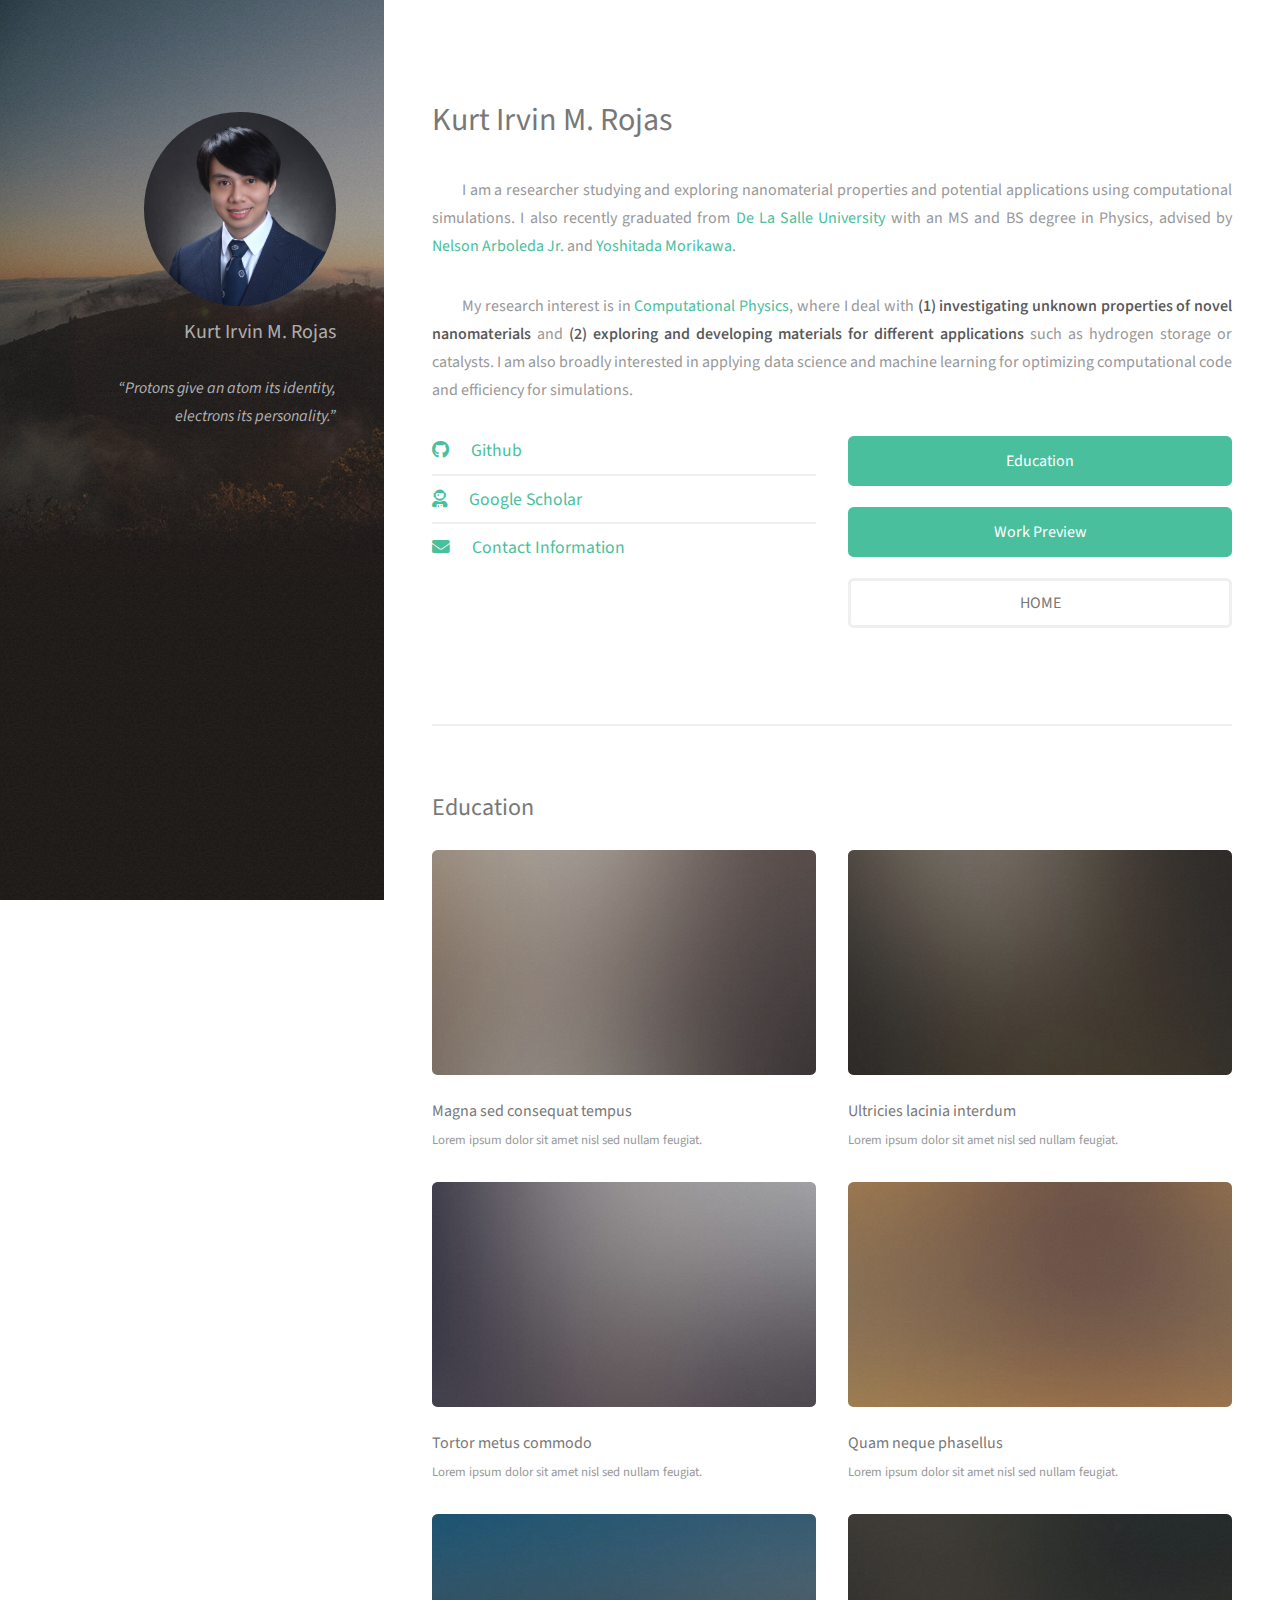
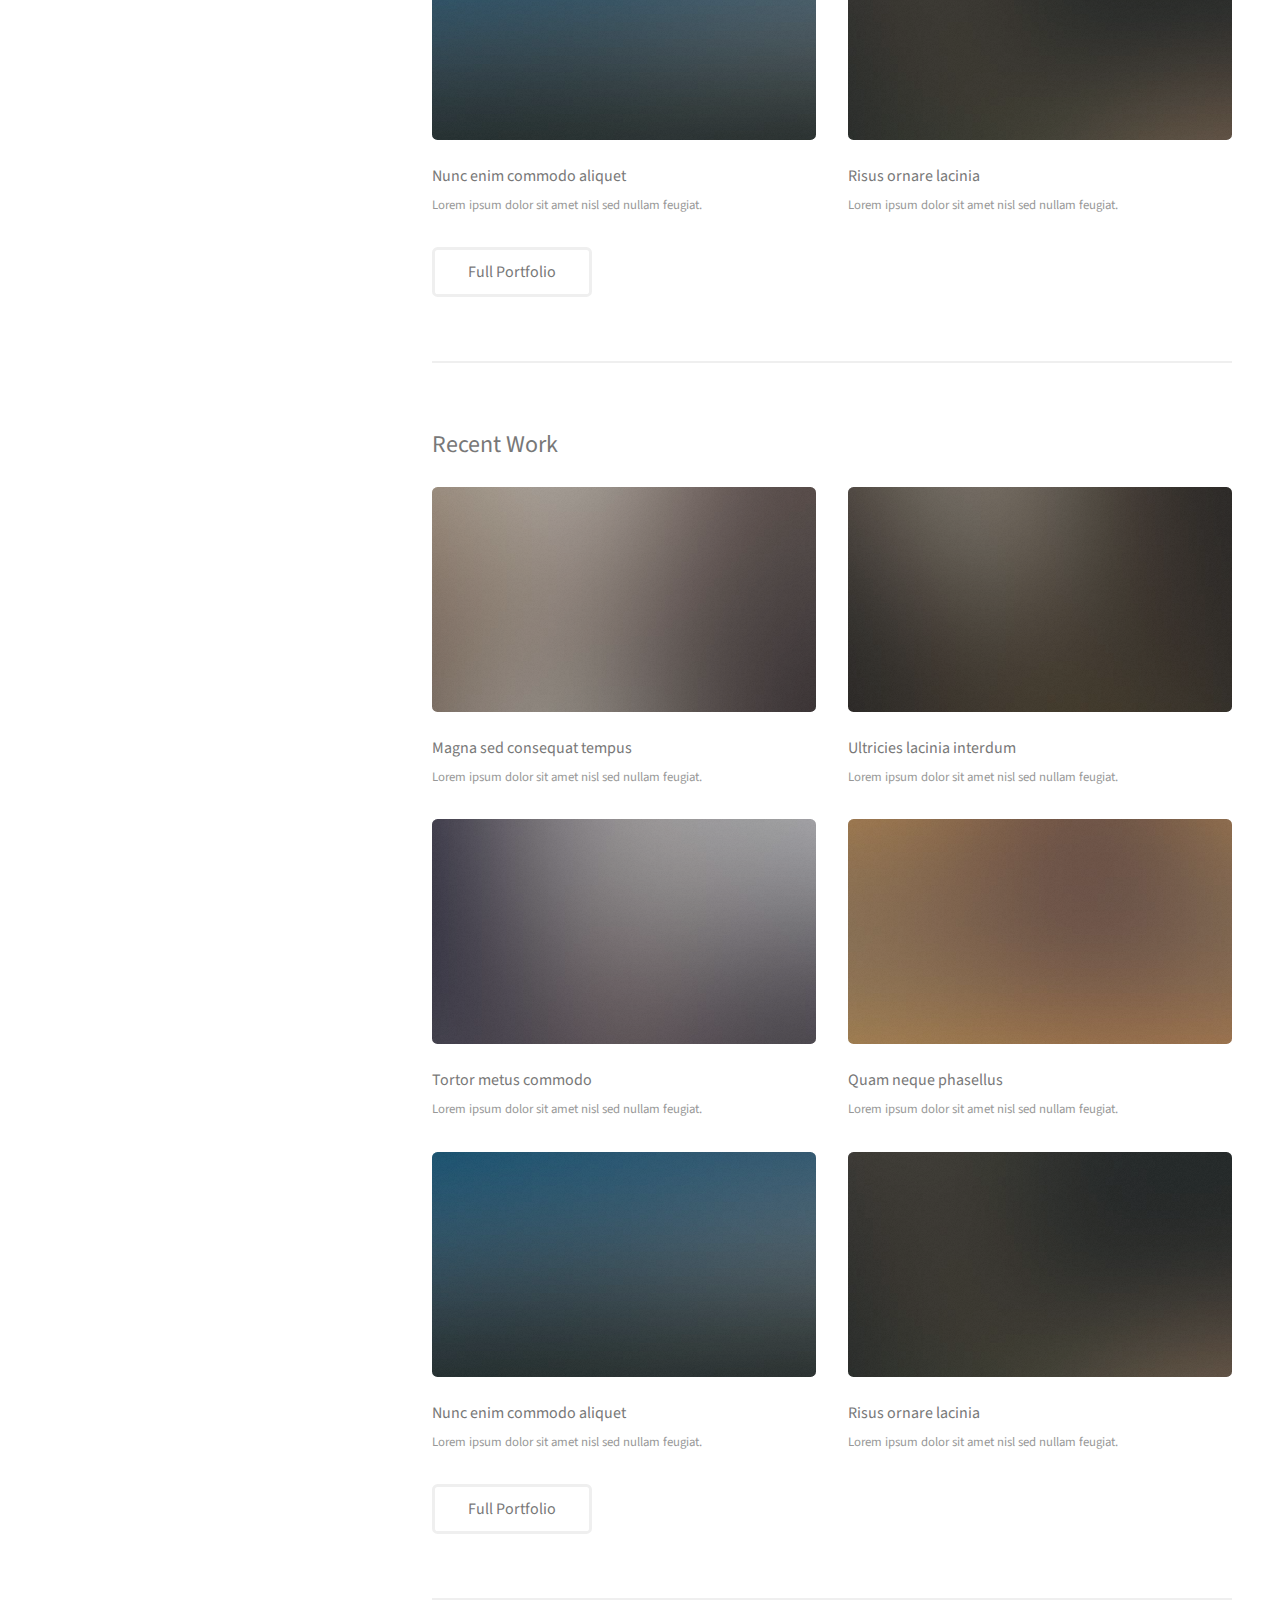
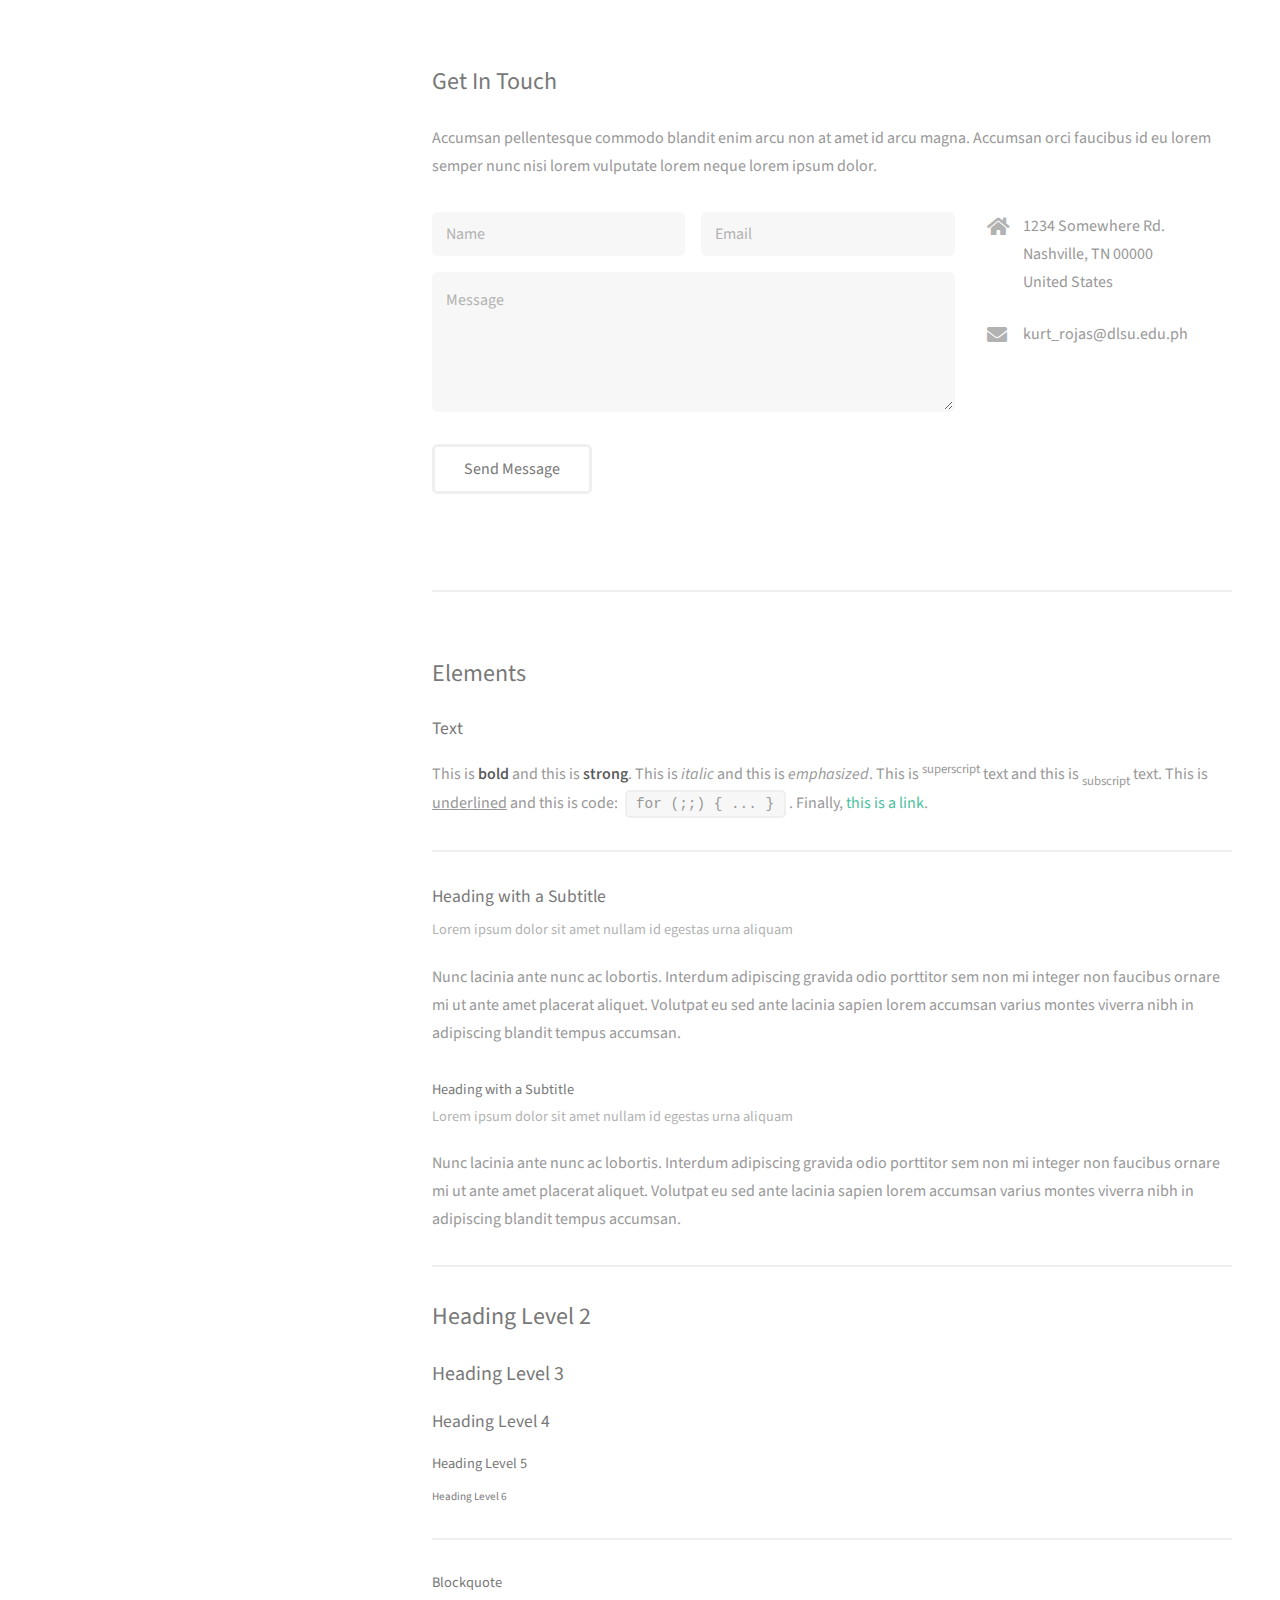
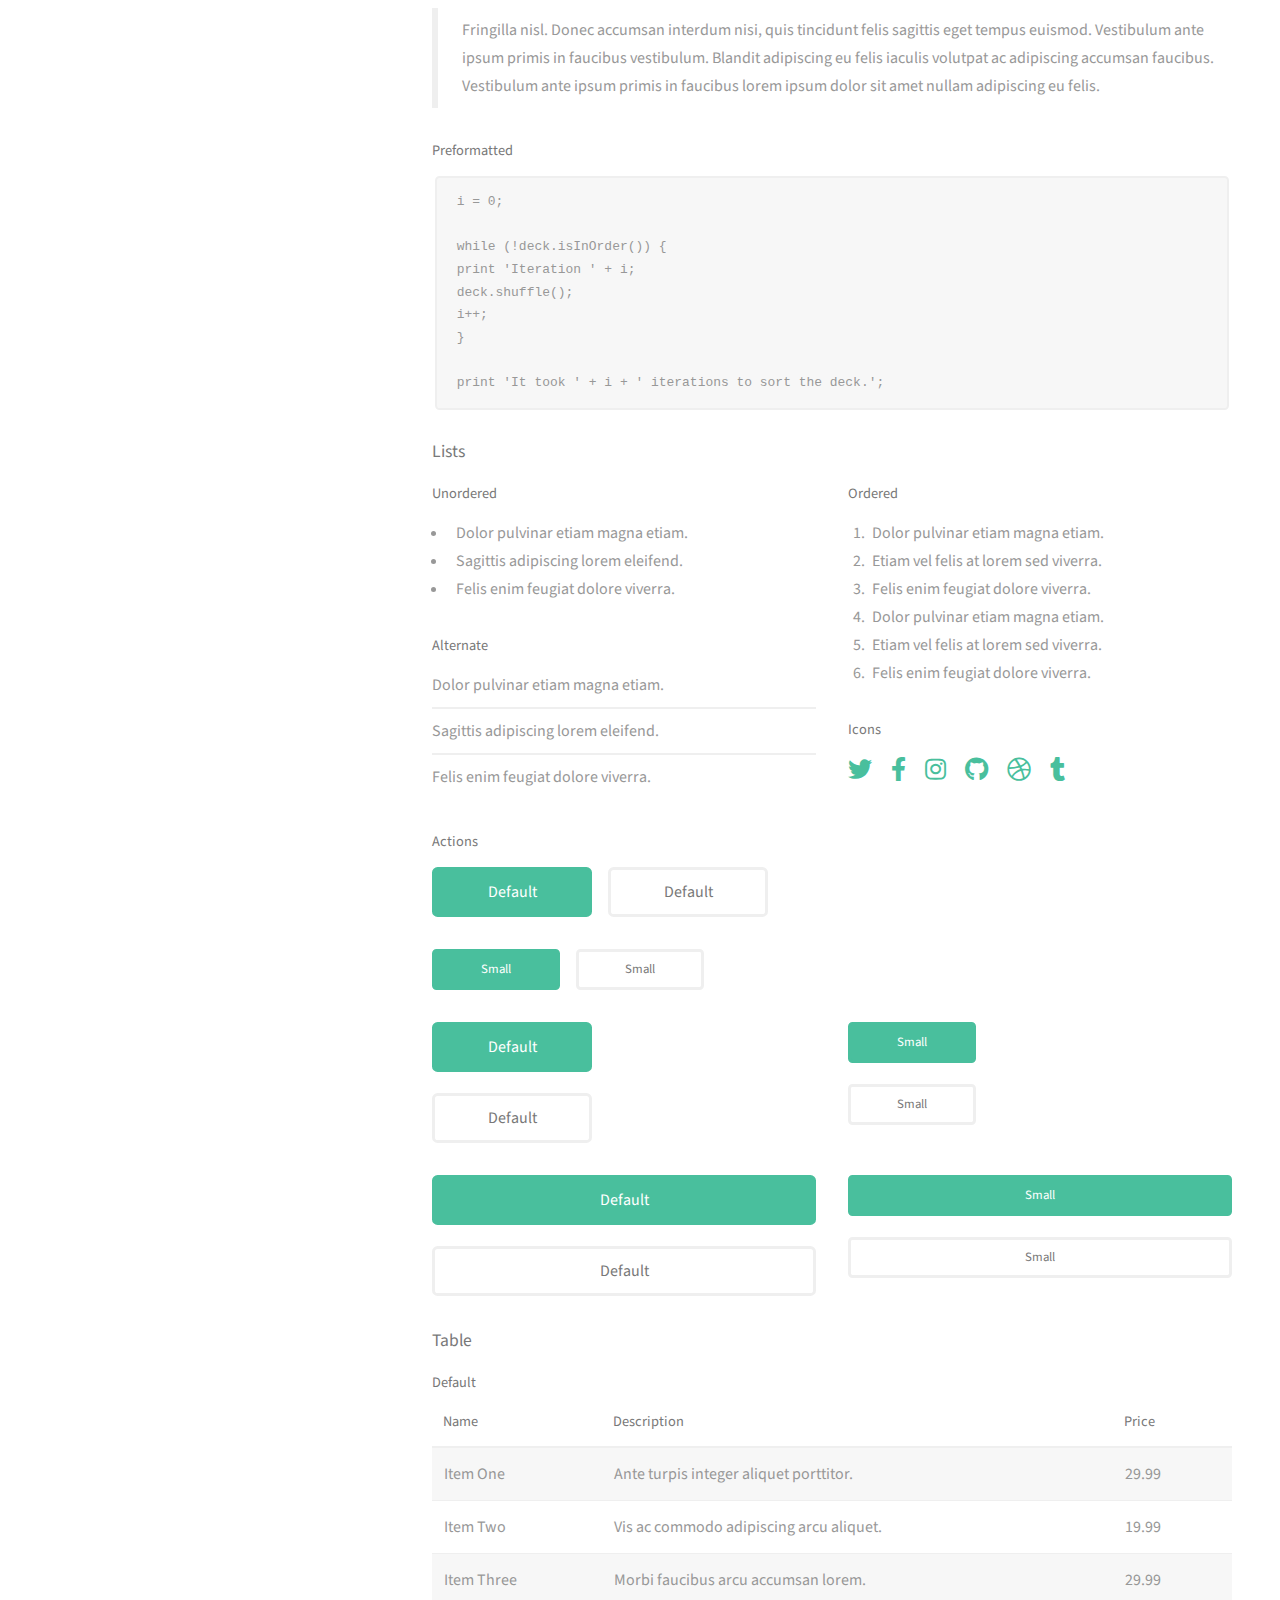
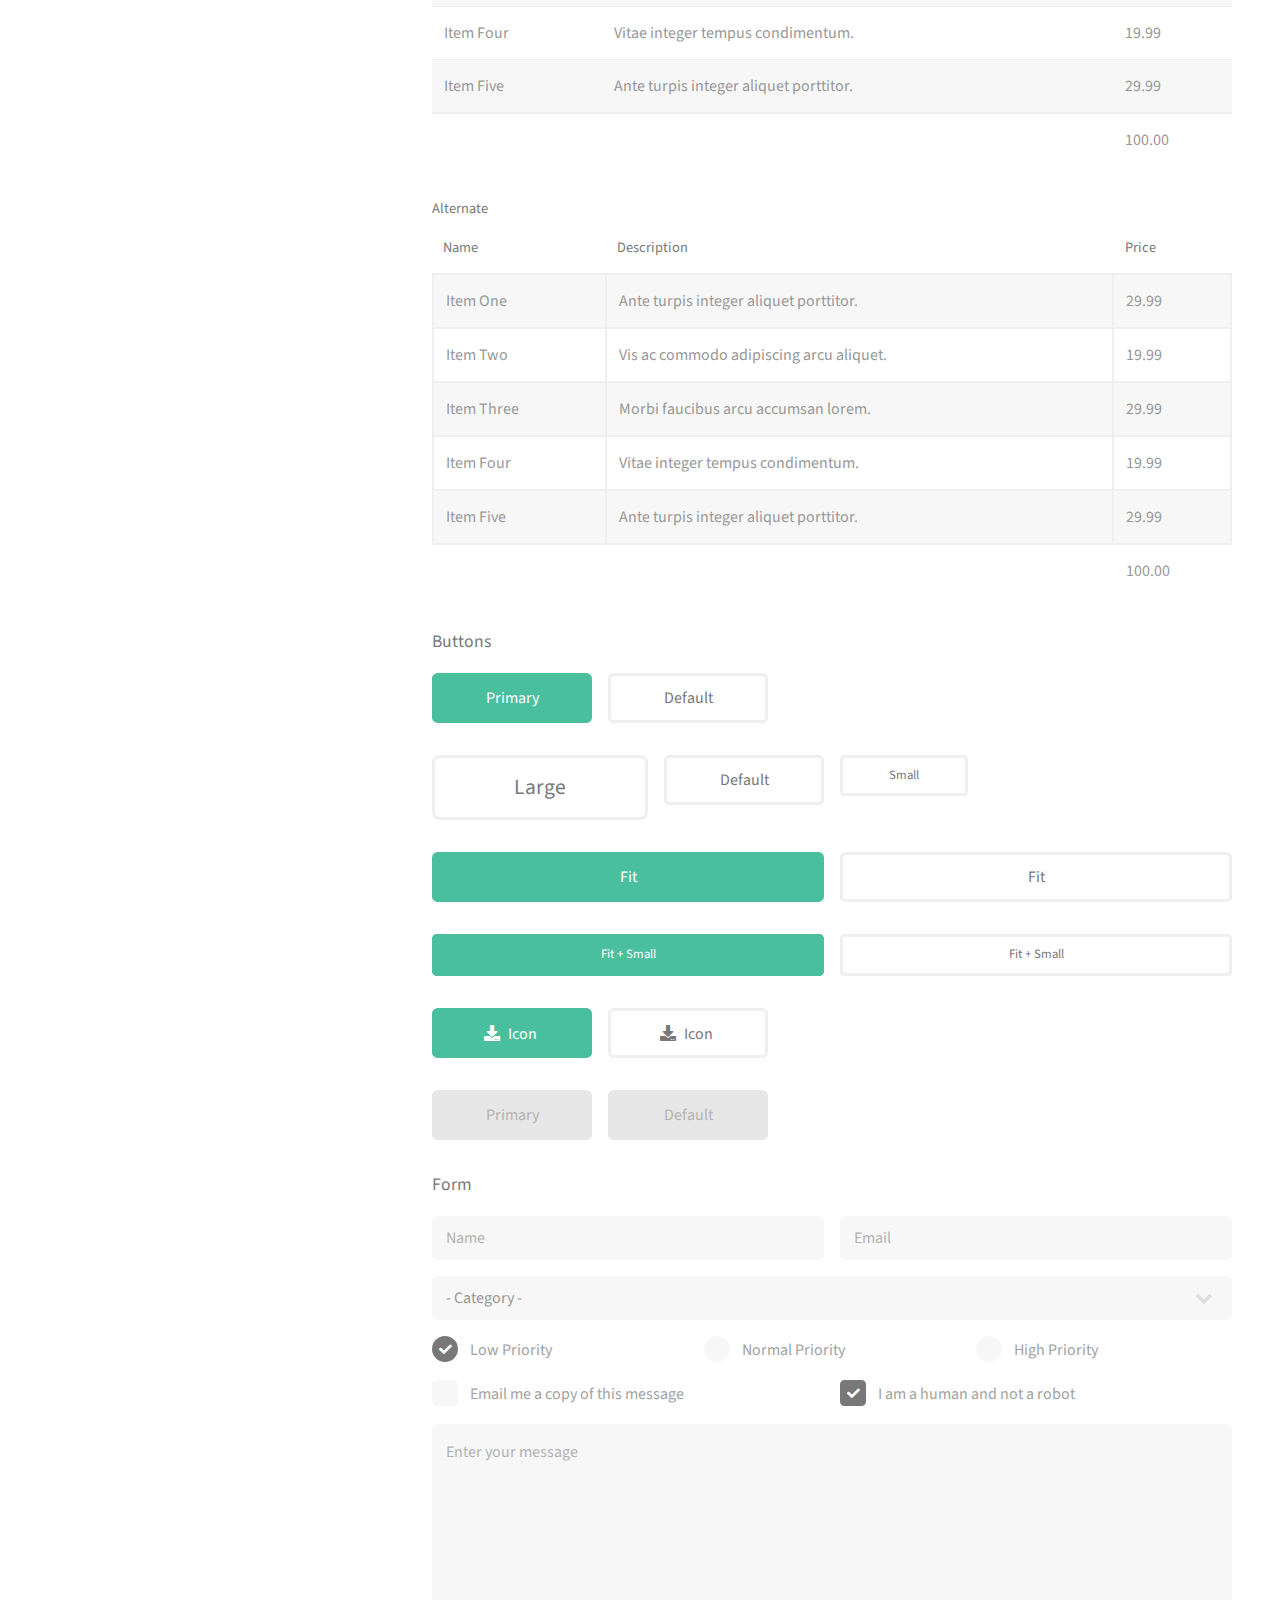
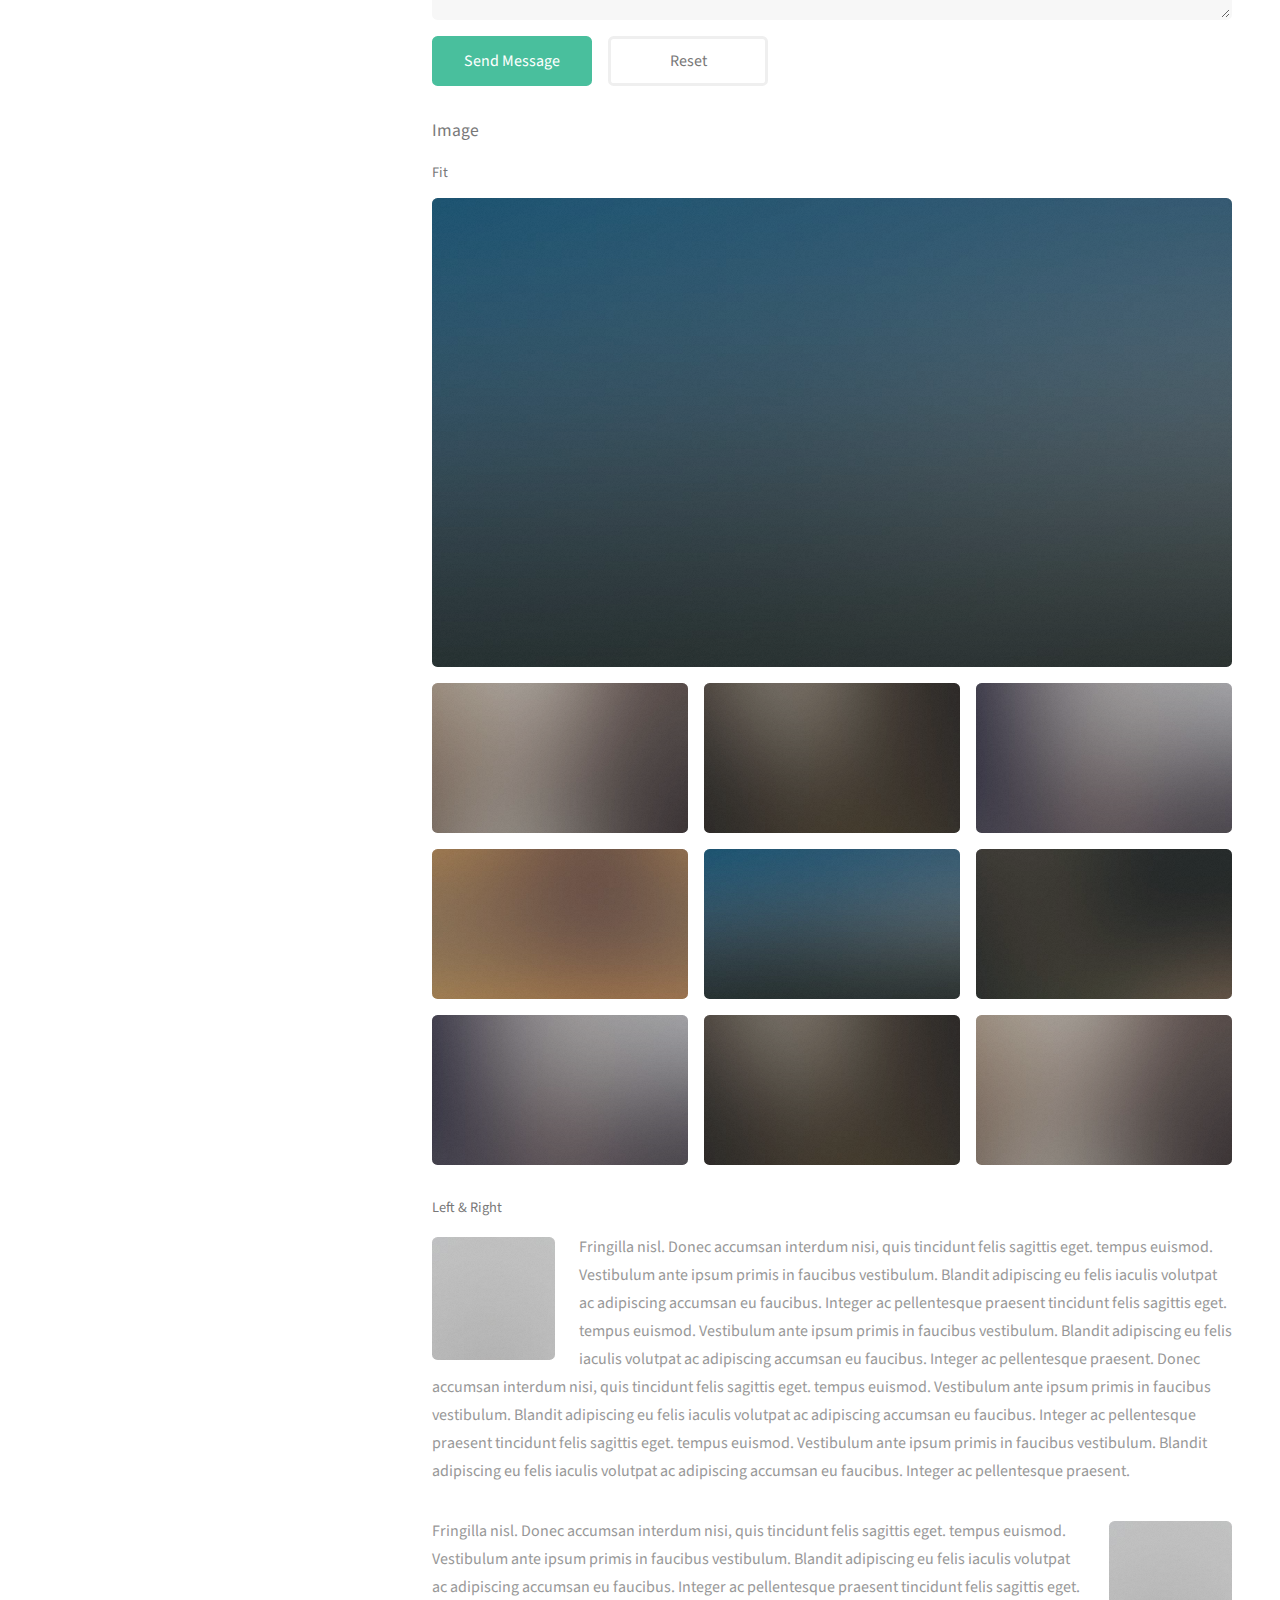
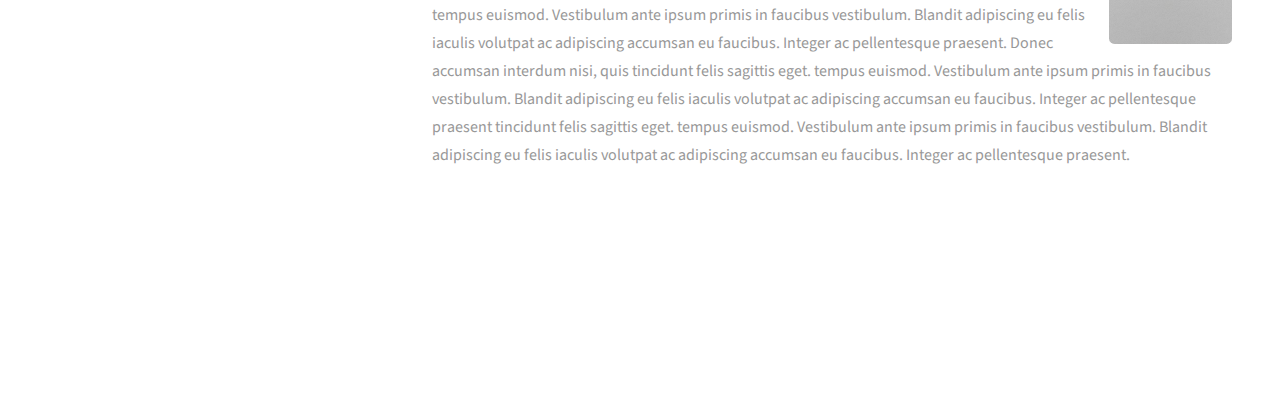
==== commit 46e8e6b5: "1" ====
--- a/index.html
+++ b/index.html
@@ -28,7 +28,7 @@
 
 				<!-- intro -->
 					<section id="intro">
-						<header>
+						<header class="major">
 							<h2>Kurt Irvin M. Rojas</h2>
 						</header>
 						<p class="major">
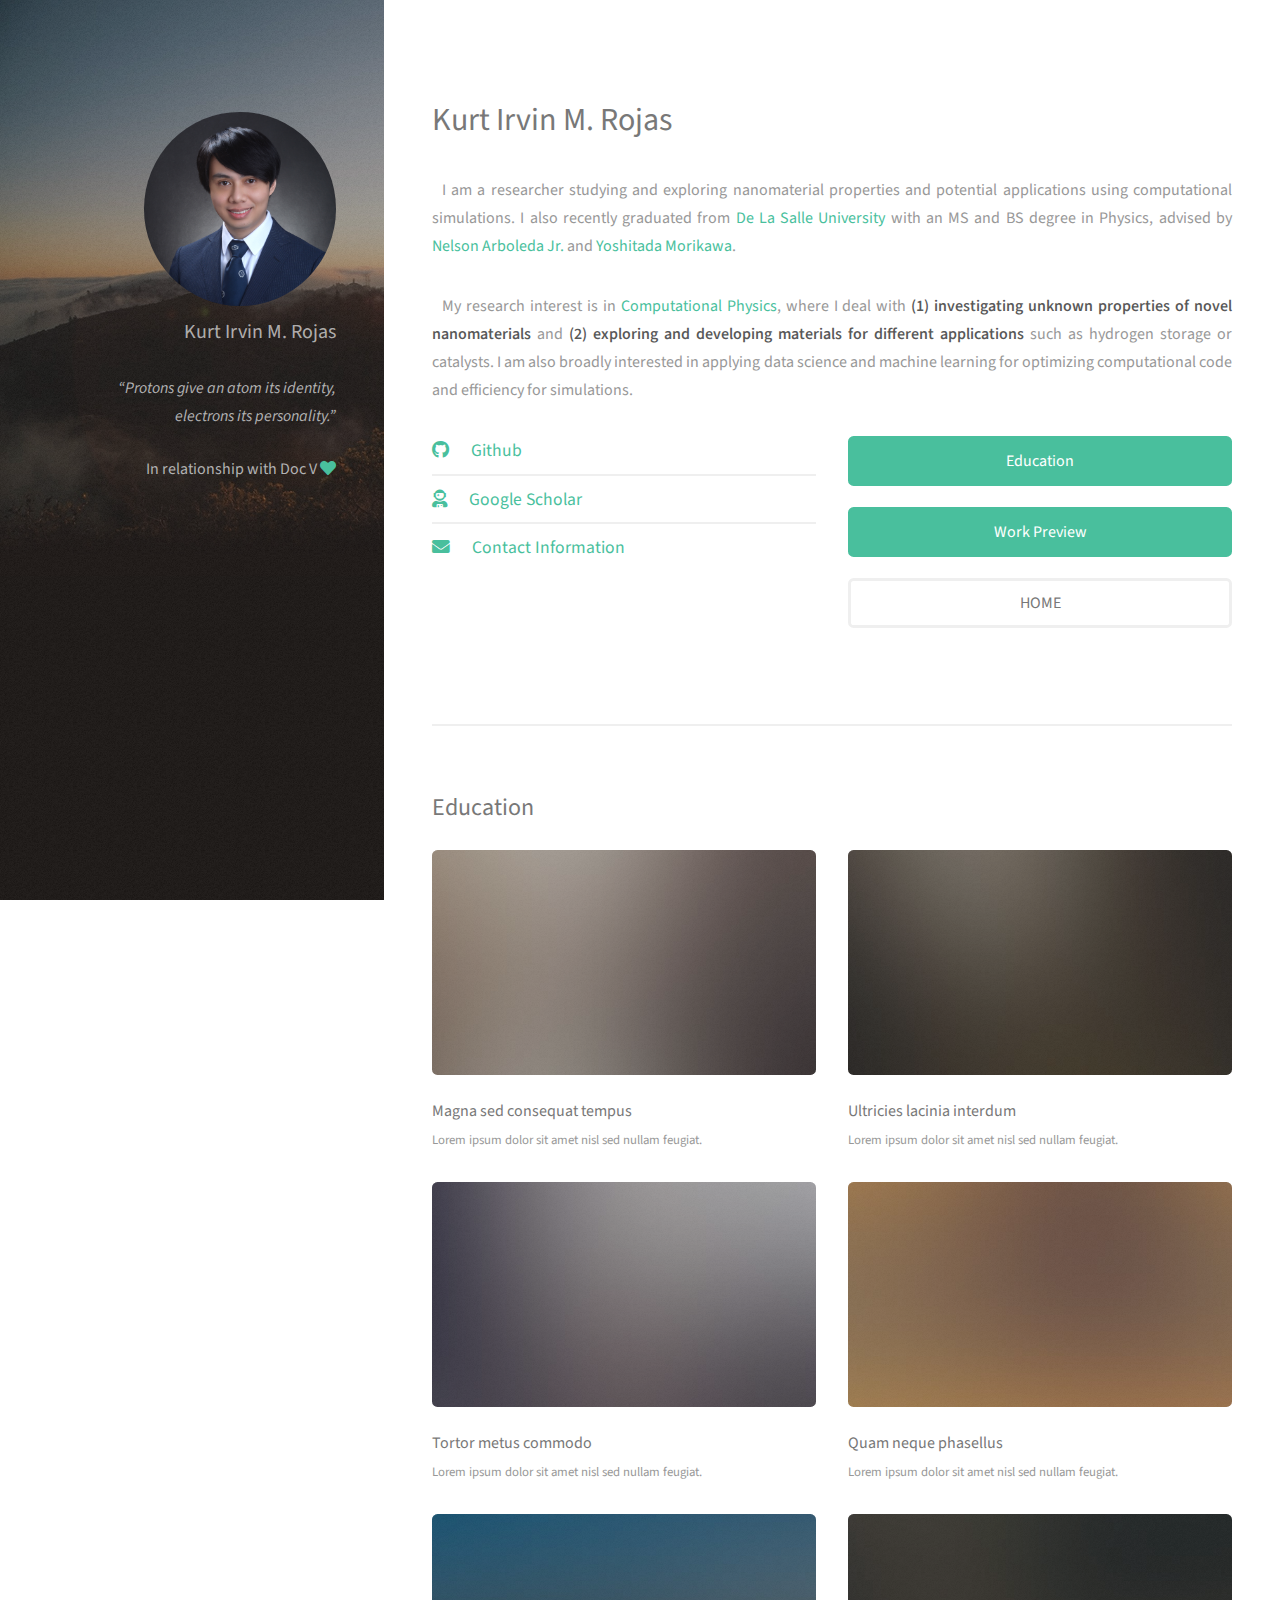
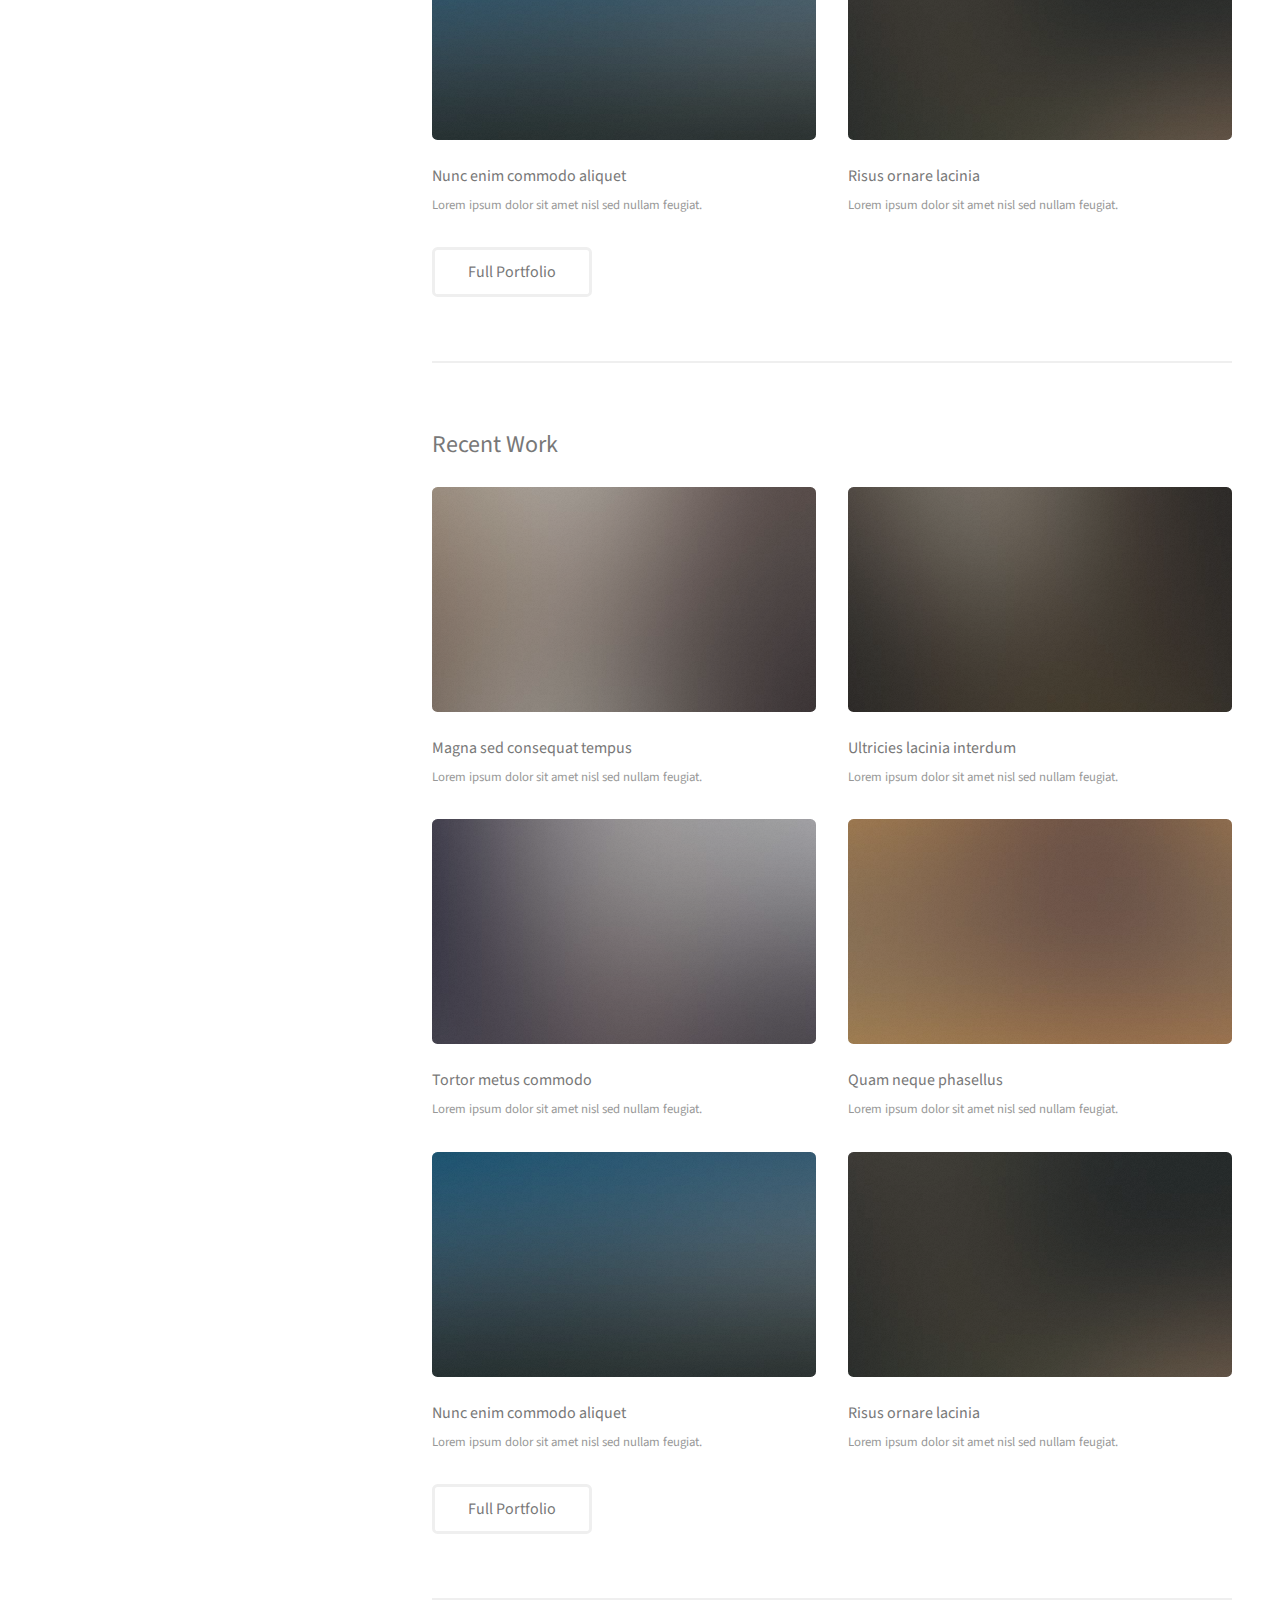
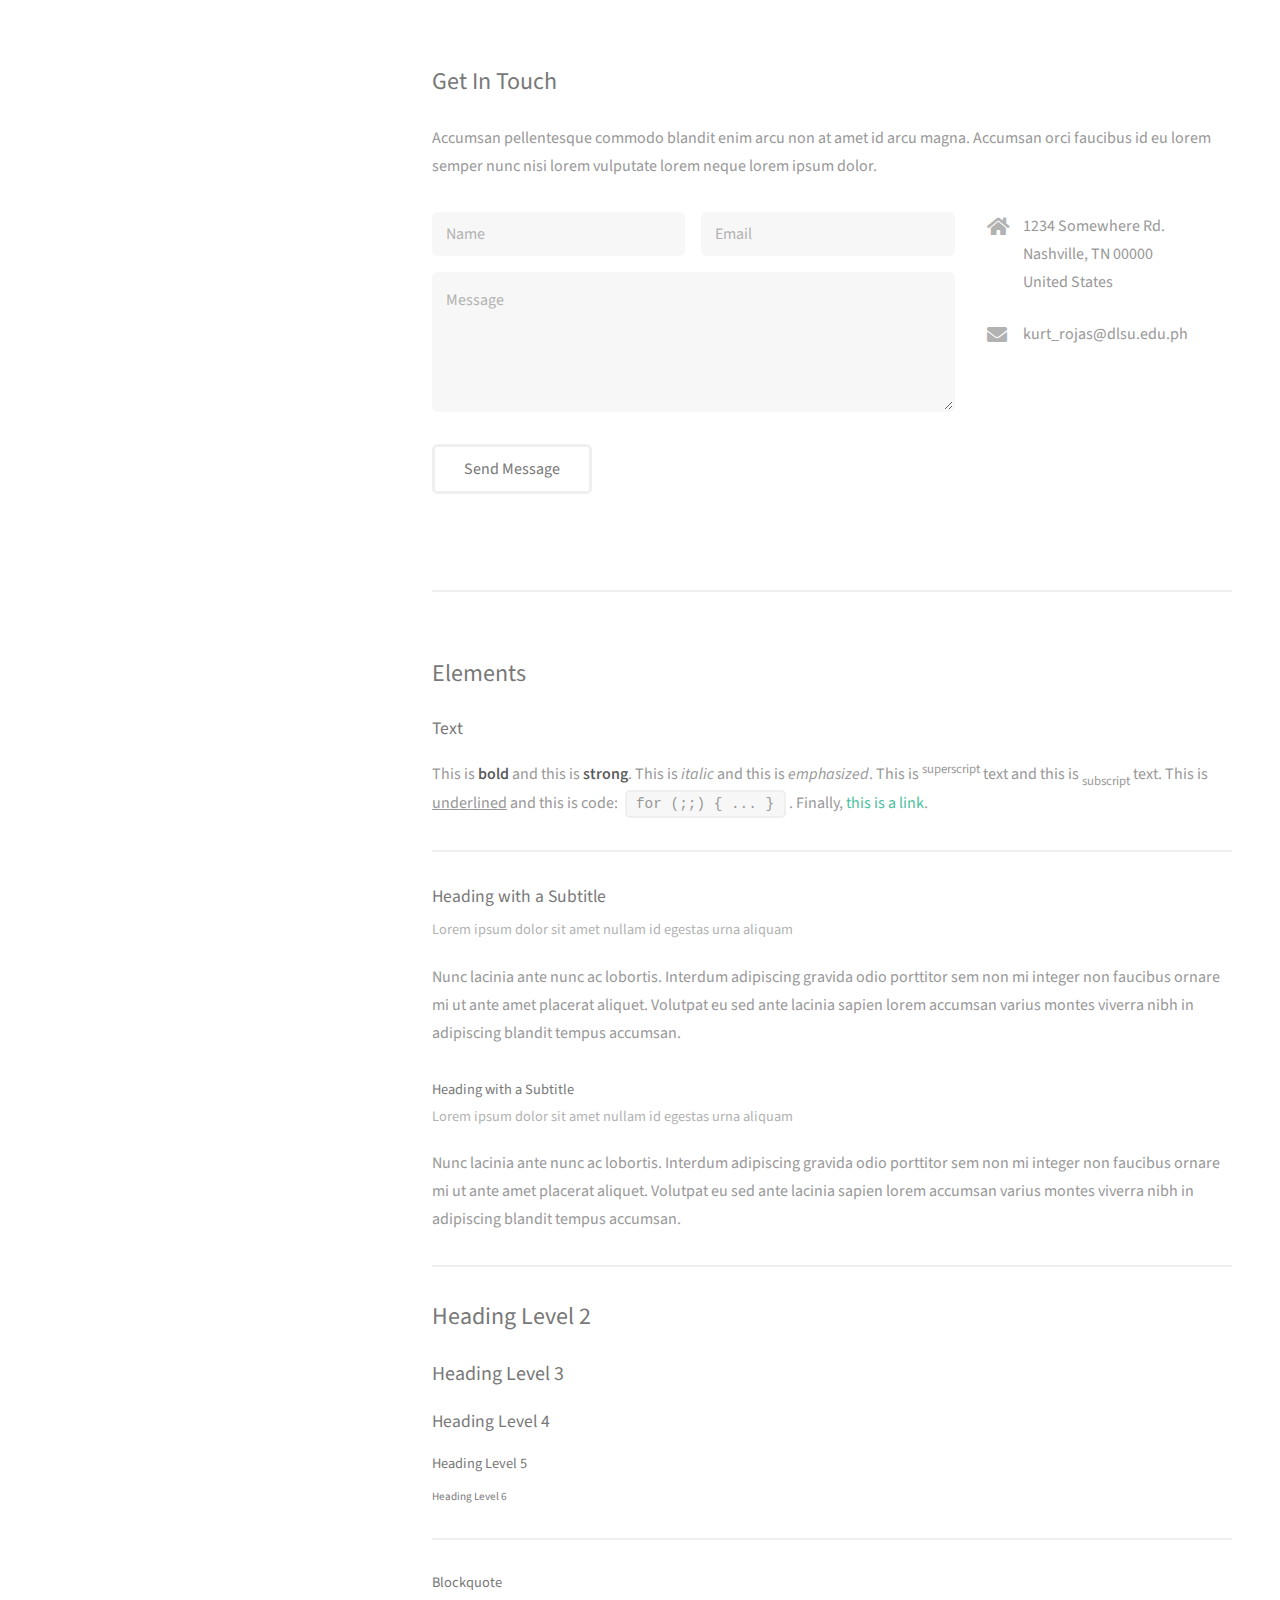
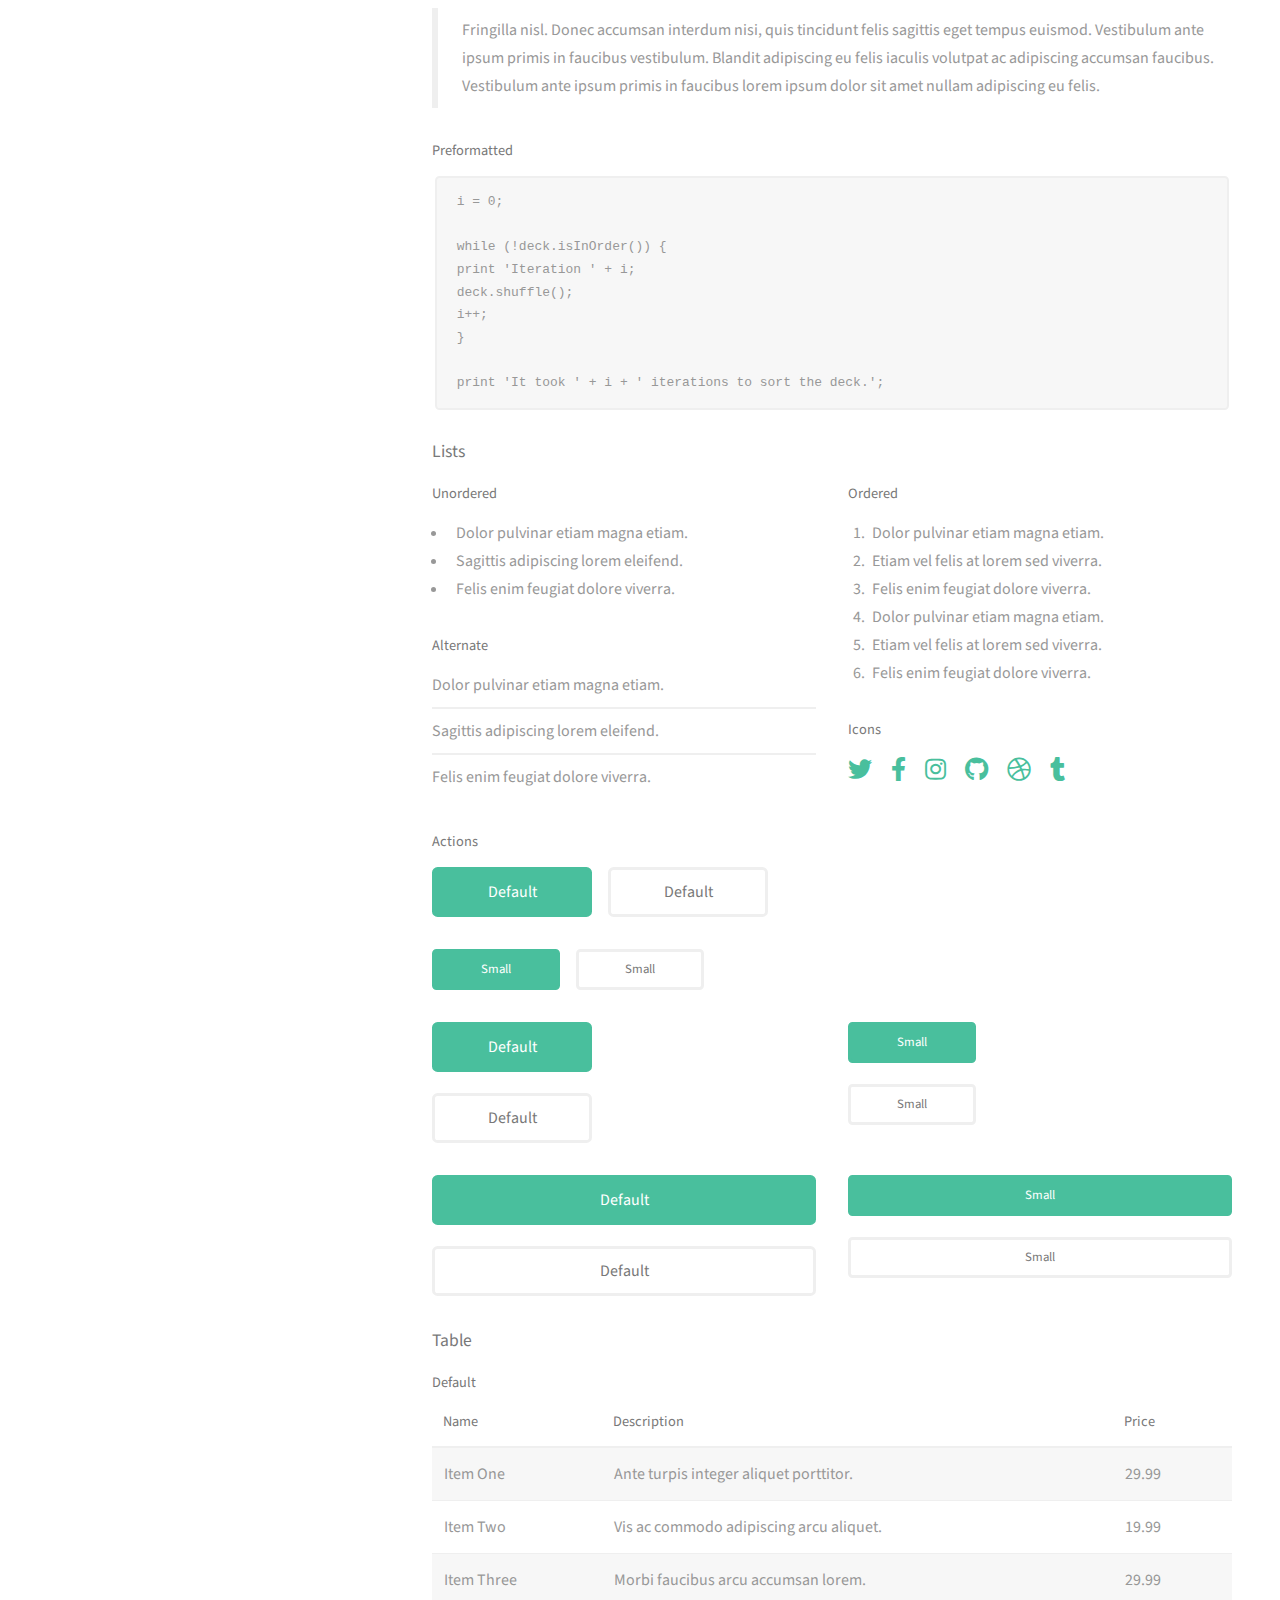
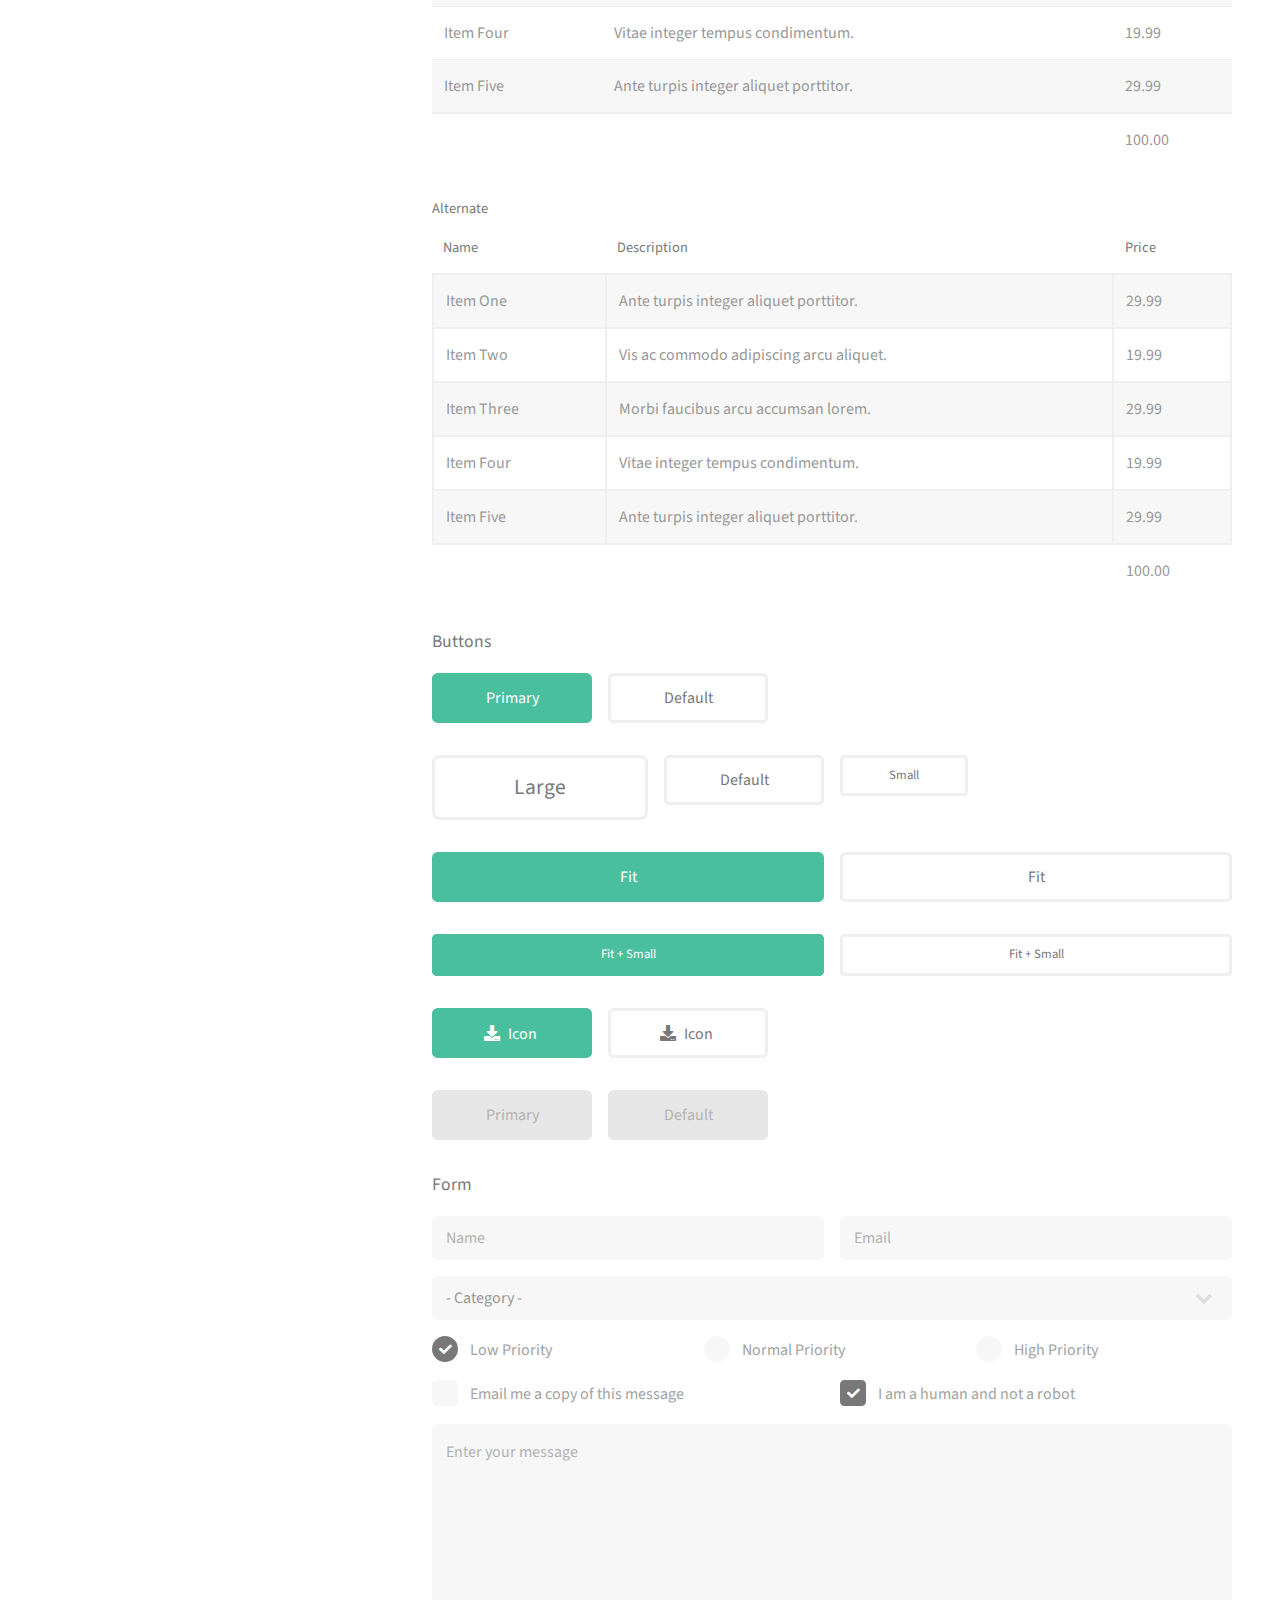
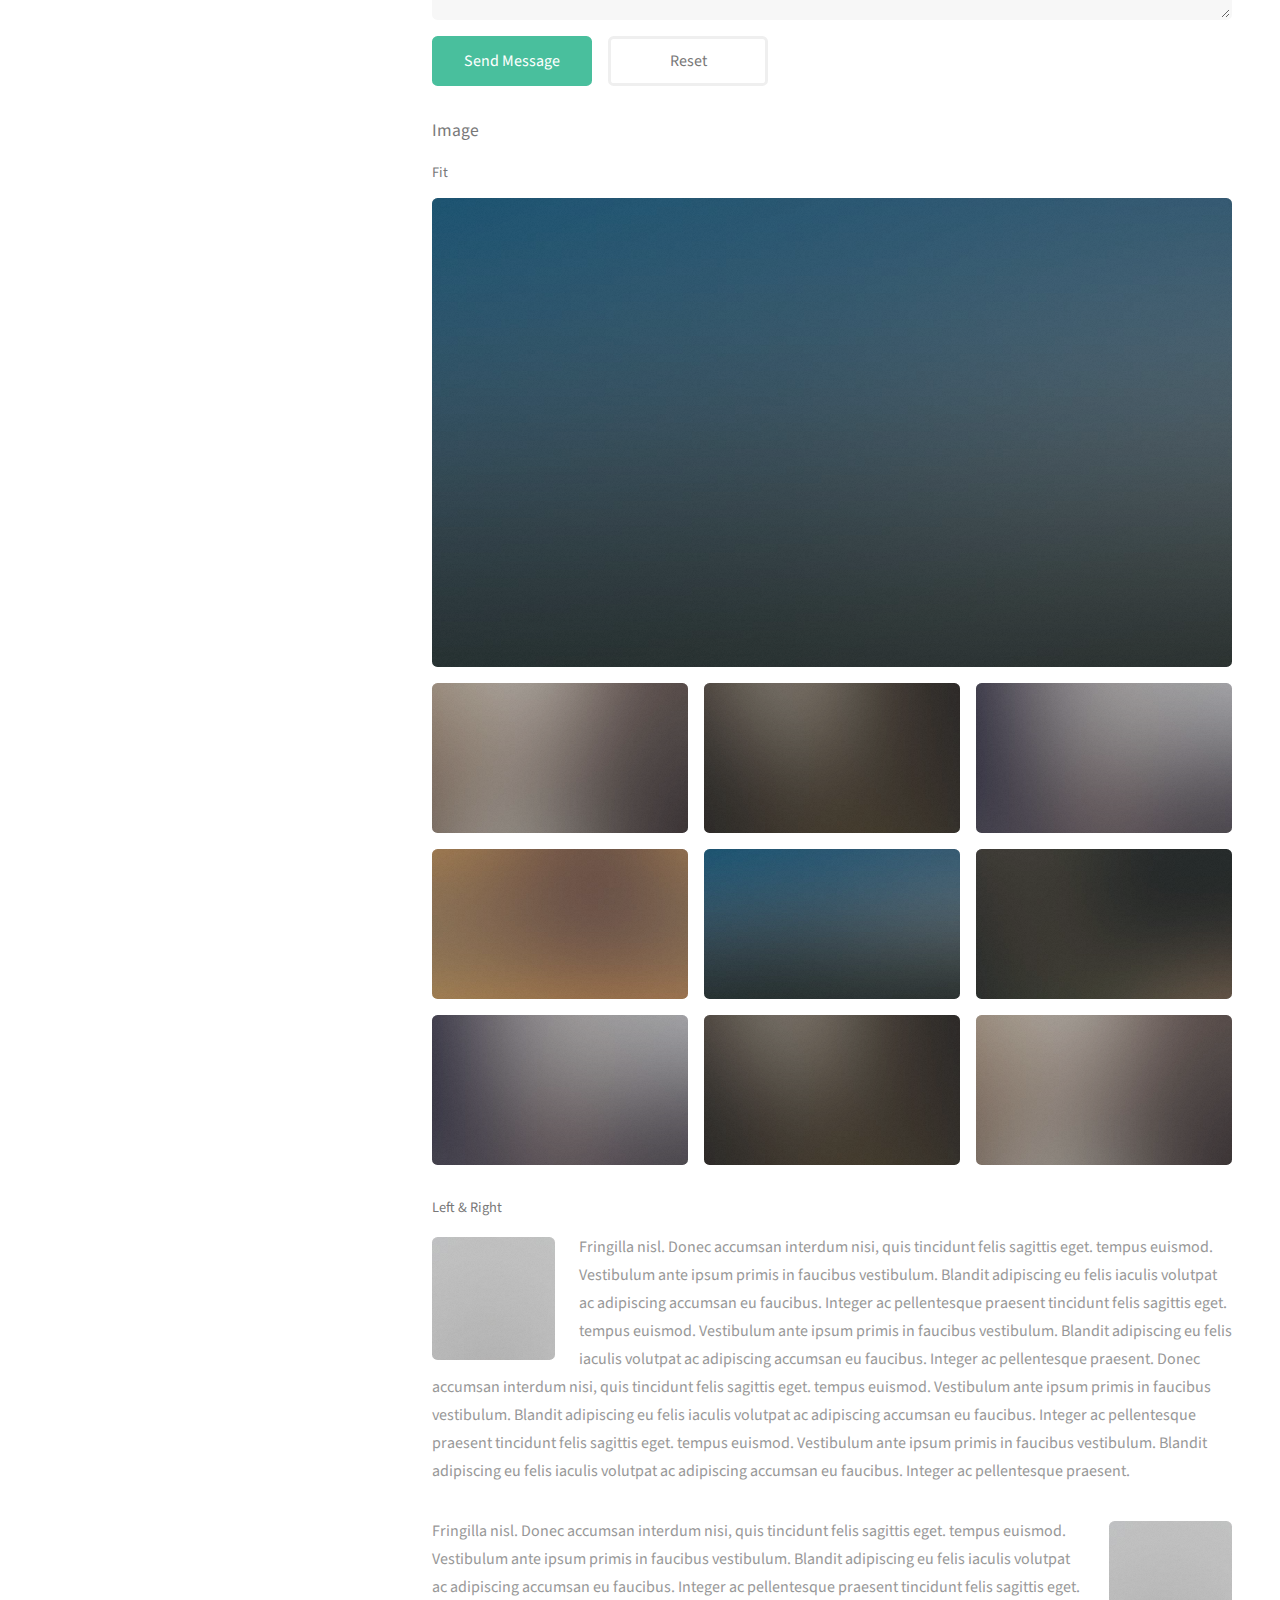
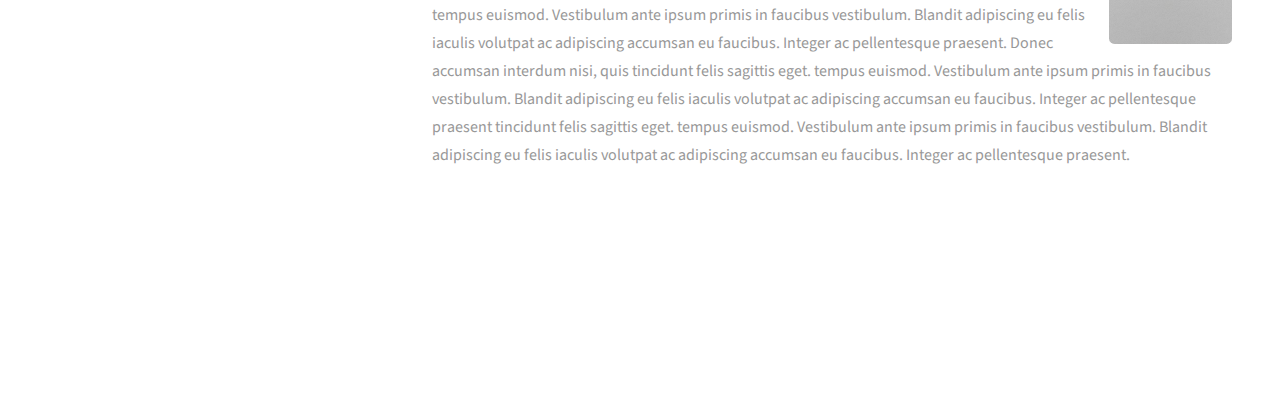
==== commit b2dbbdad: "1" ====
--- a/index.html
+++ b/index.html
@@ -20,6 +20,7 @@
 					<h1 class="name">Kurt Irvin M. Rojas</h1>
 					<p></p>
 					<p><i>“Protons give an atom its identity, </br> electrons its personality.”</i></p>
+					<p>In relationship with Doc V <a href="#contact" class="icon solid fa-heart"><span class="label">Contact</span></a></p>
 				</div>
 			</header>
 
--- a/assets/css/main.css
+++ b/assets/css/main.css
@@ -141,7 +141,7 @@
 		/* Added by Kurt */
 		p.major{
 			margin: 0 0 2em 0;
-			text-indent: 30px;
+			text-indent: 10px;
 			text-align: justify;
 			text-justify: inter-word;
 		}
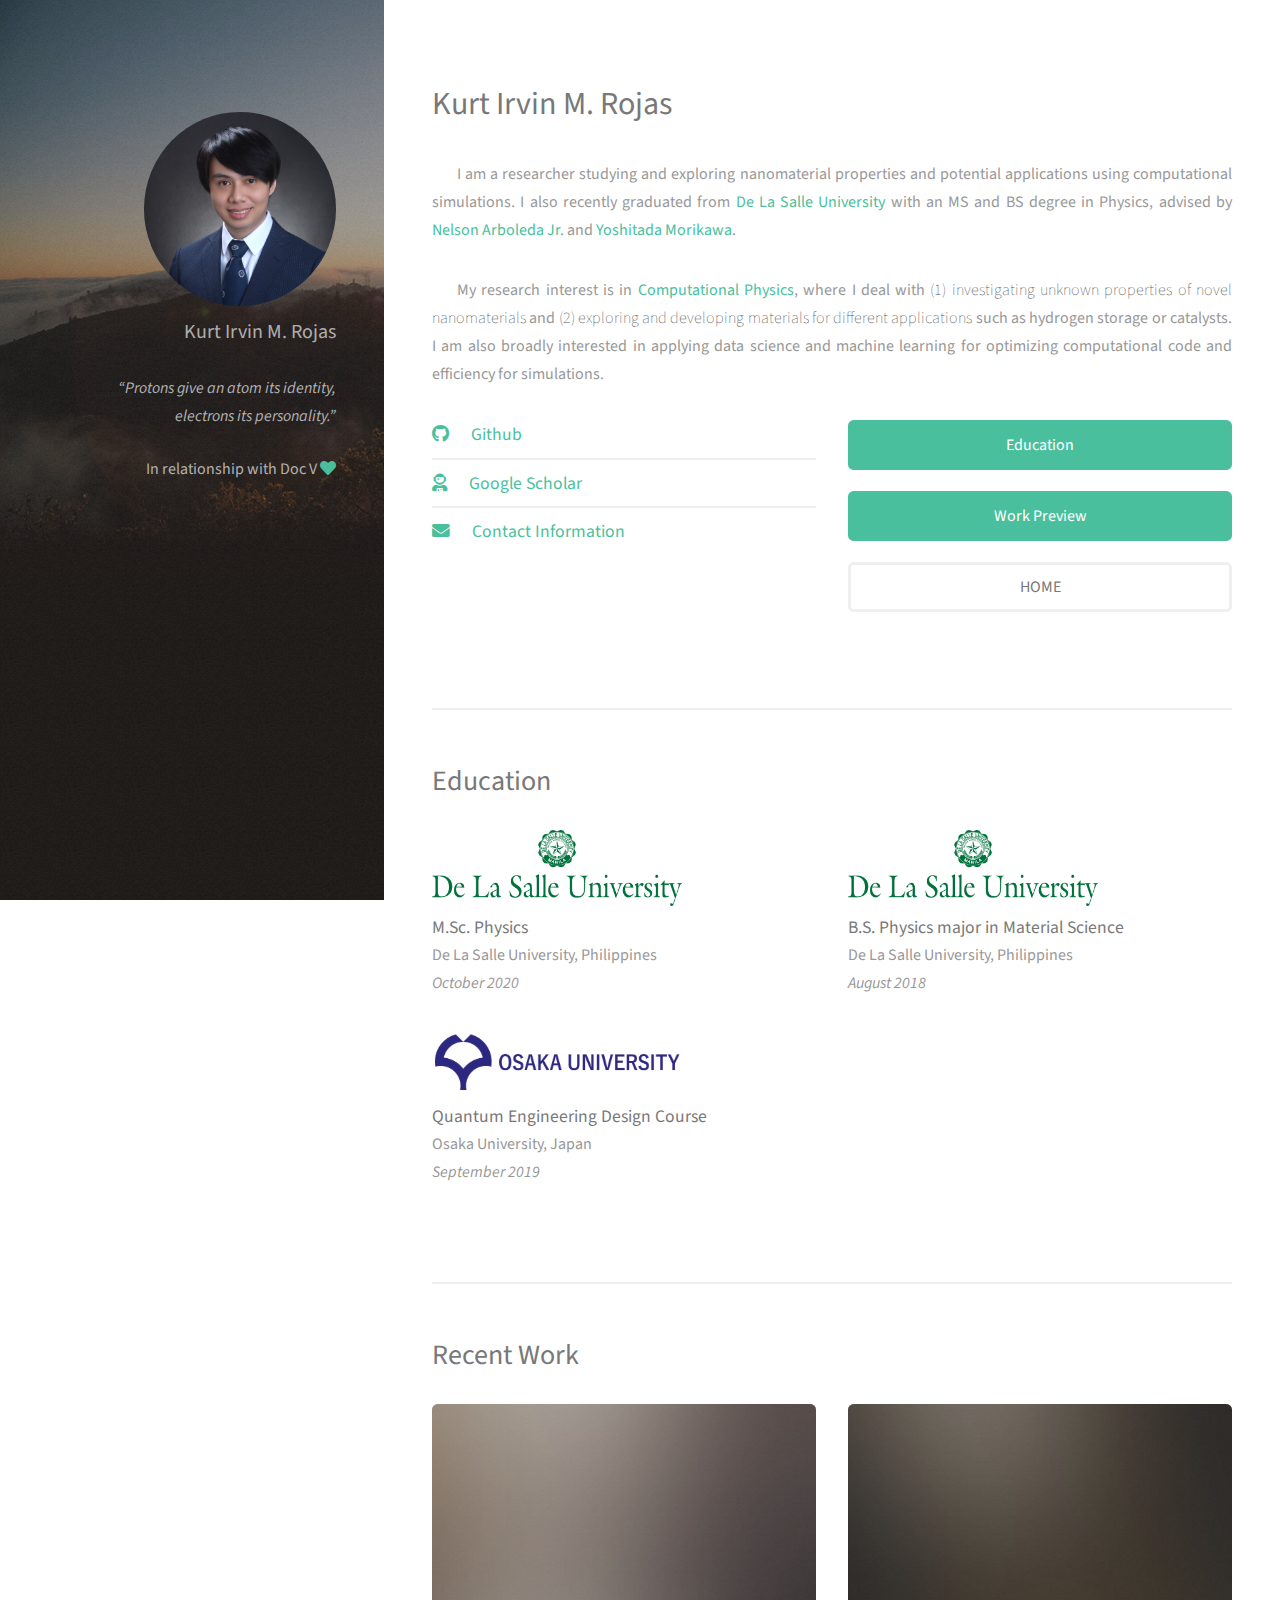
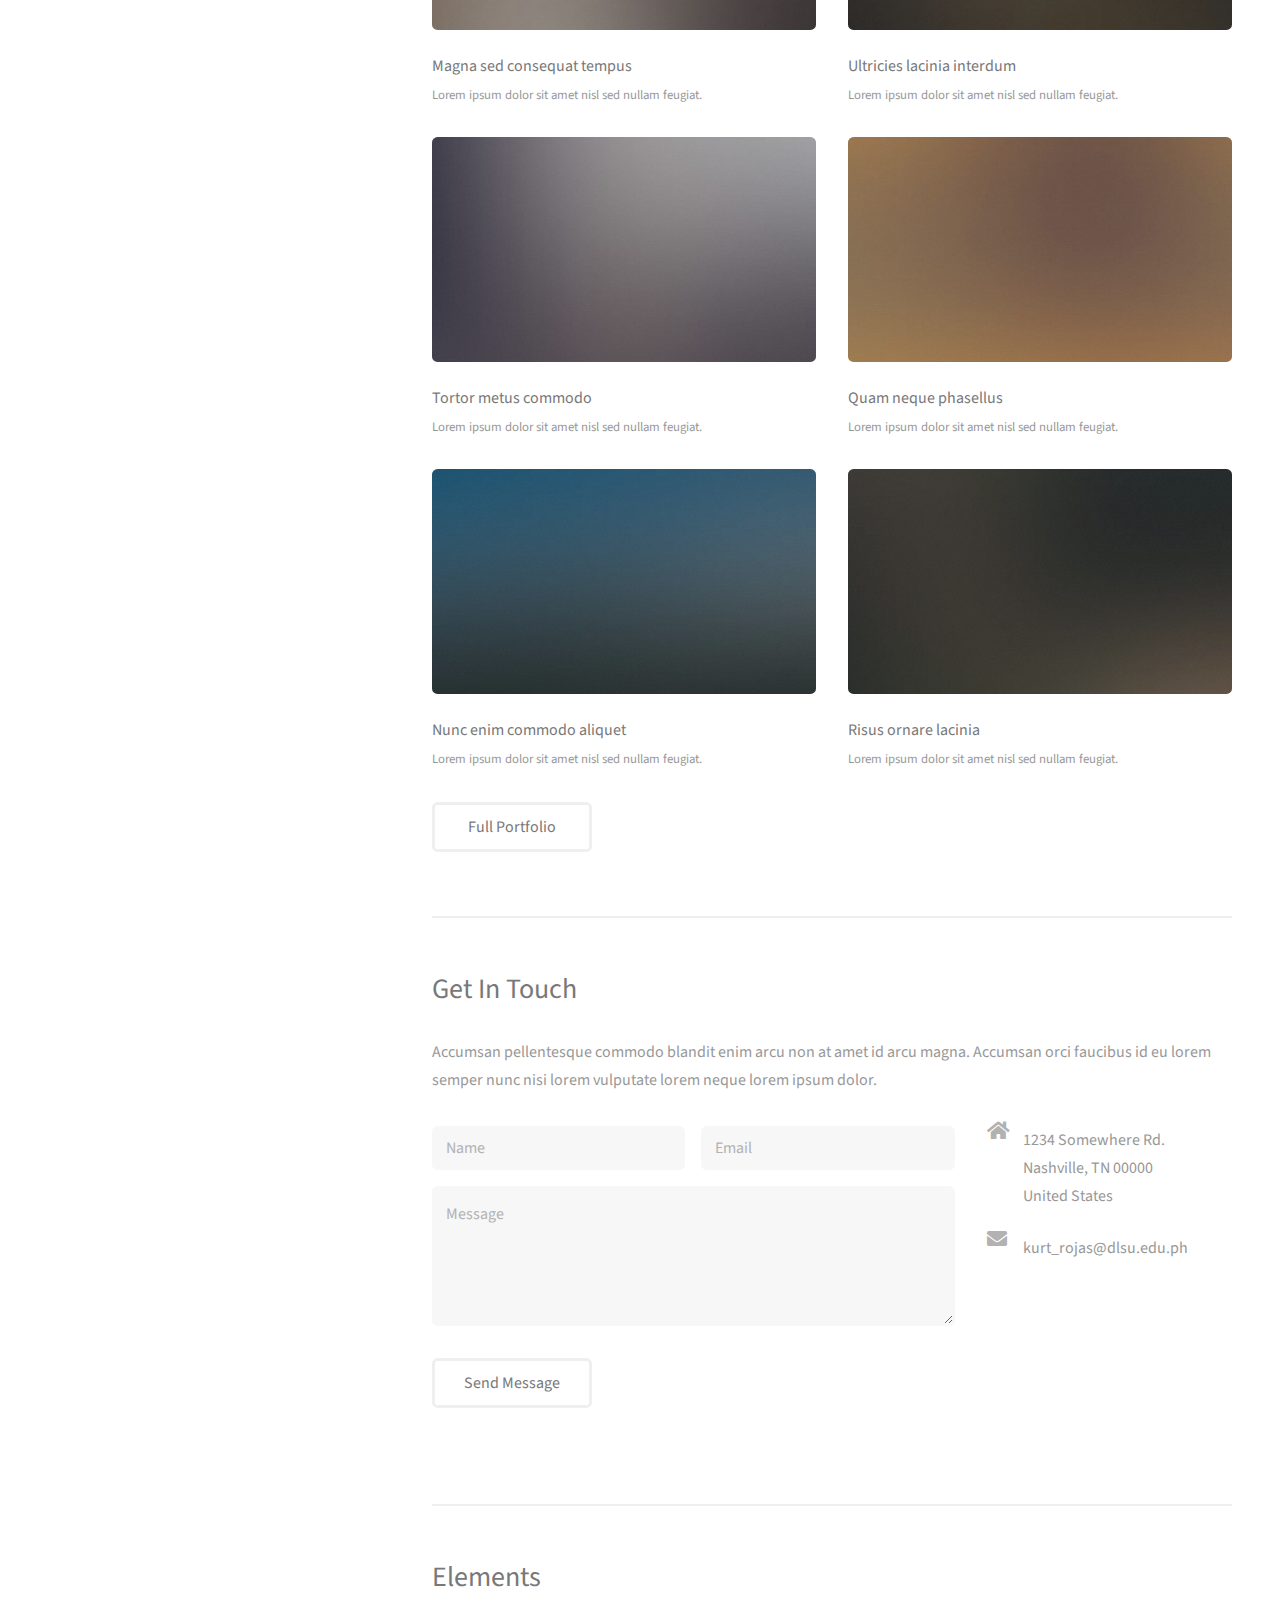
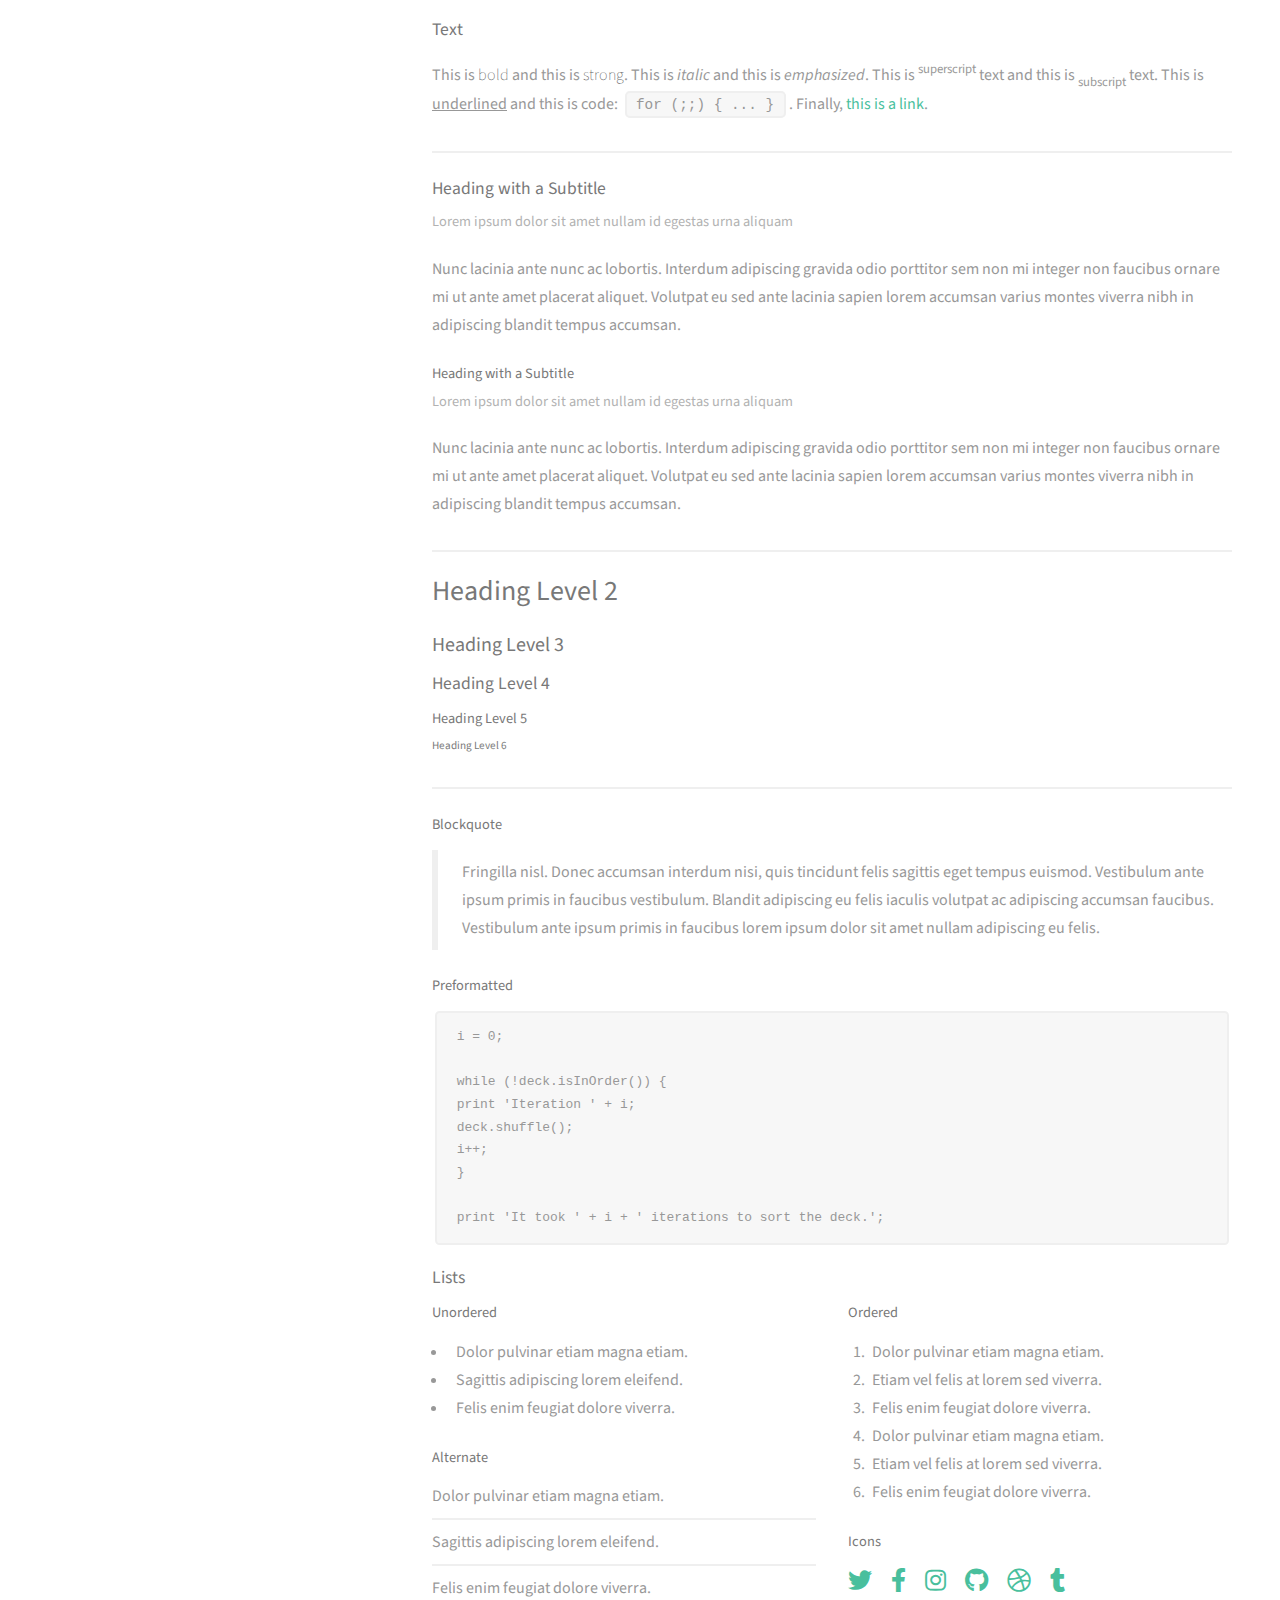
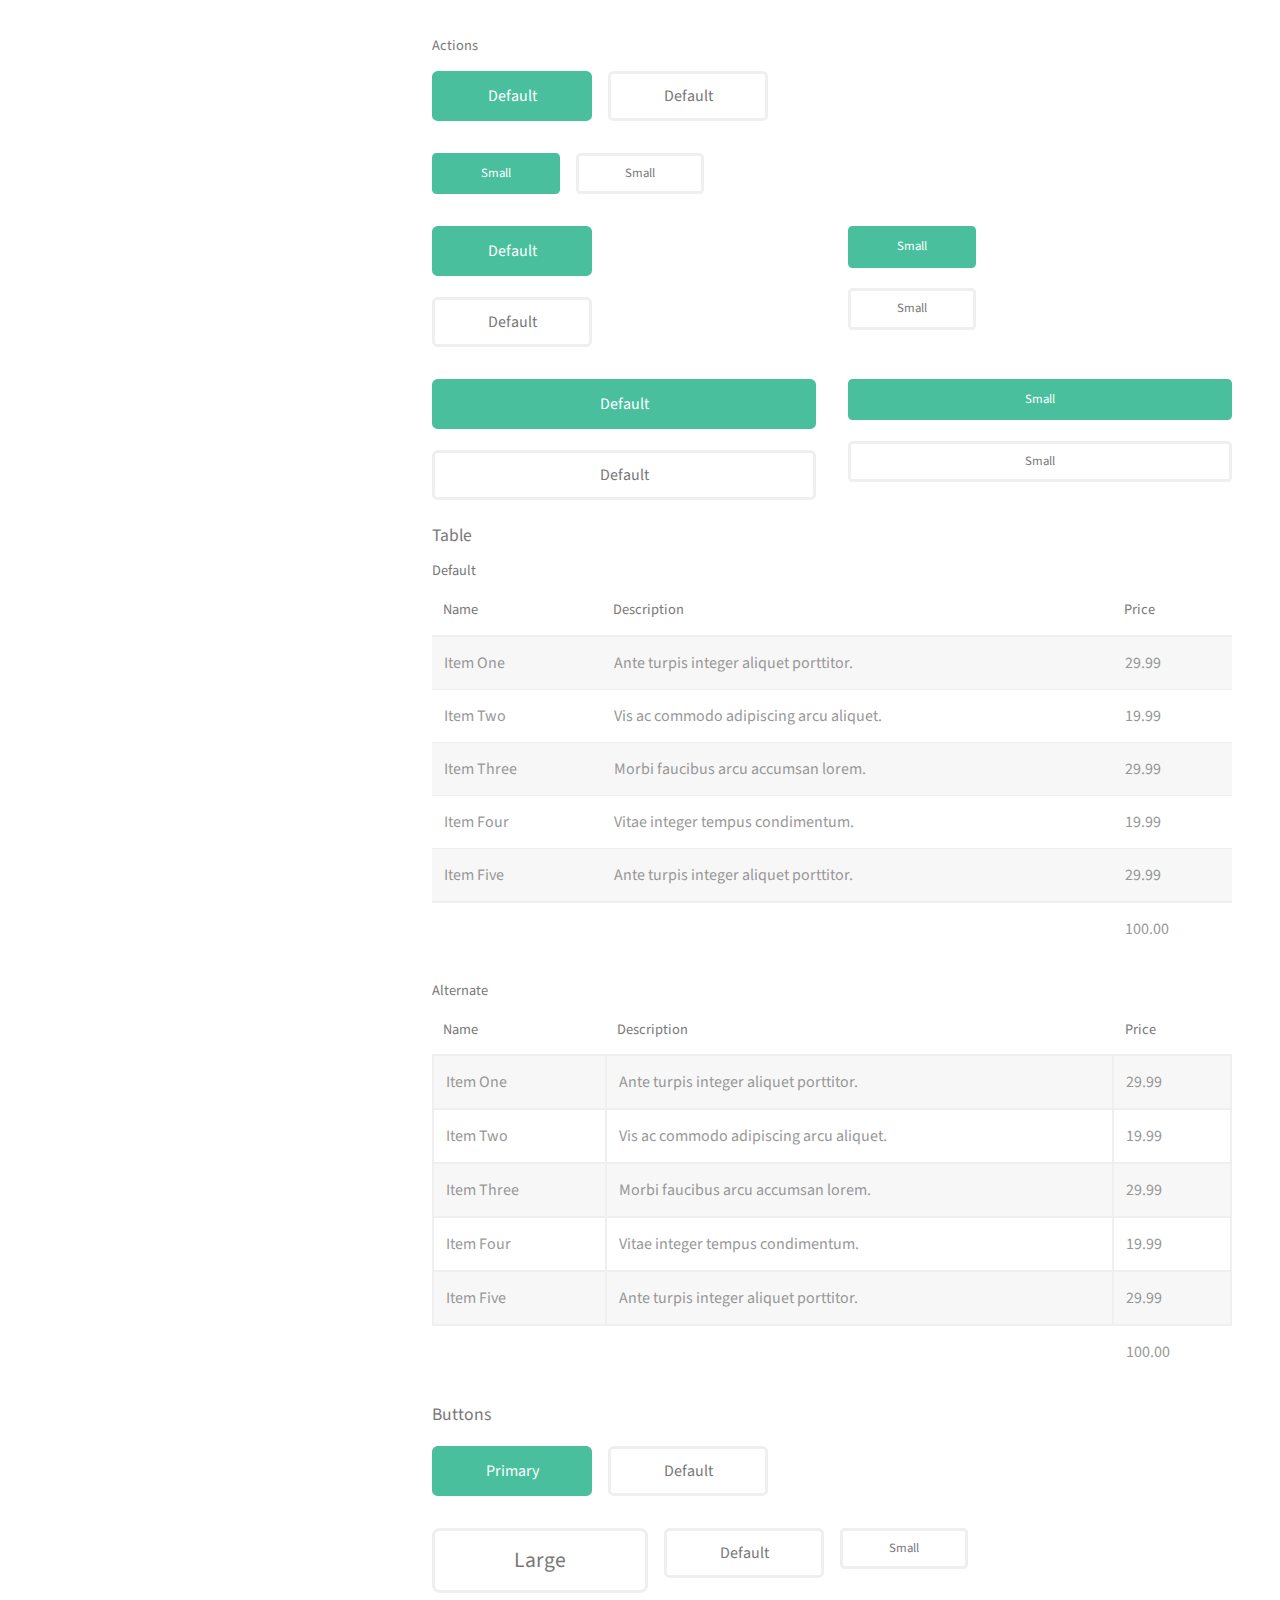
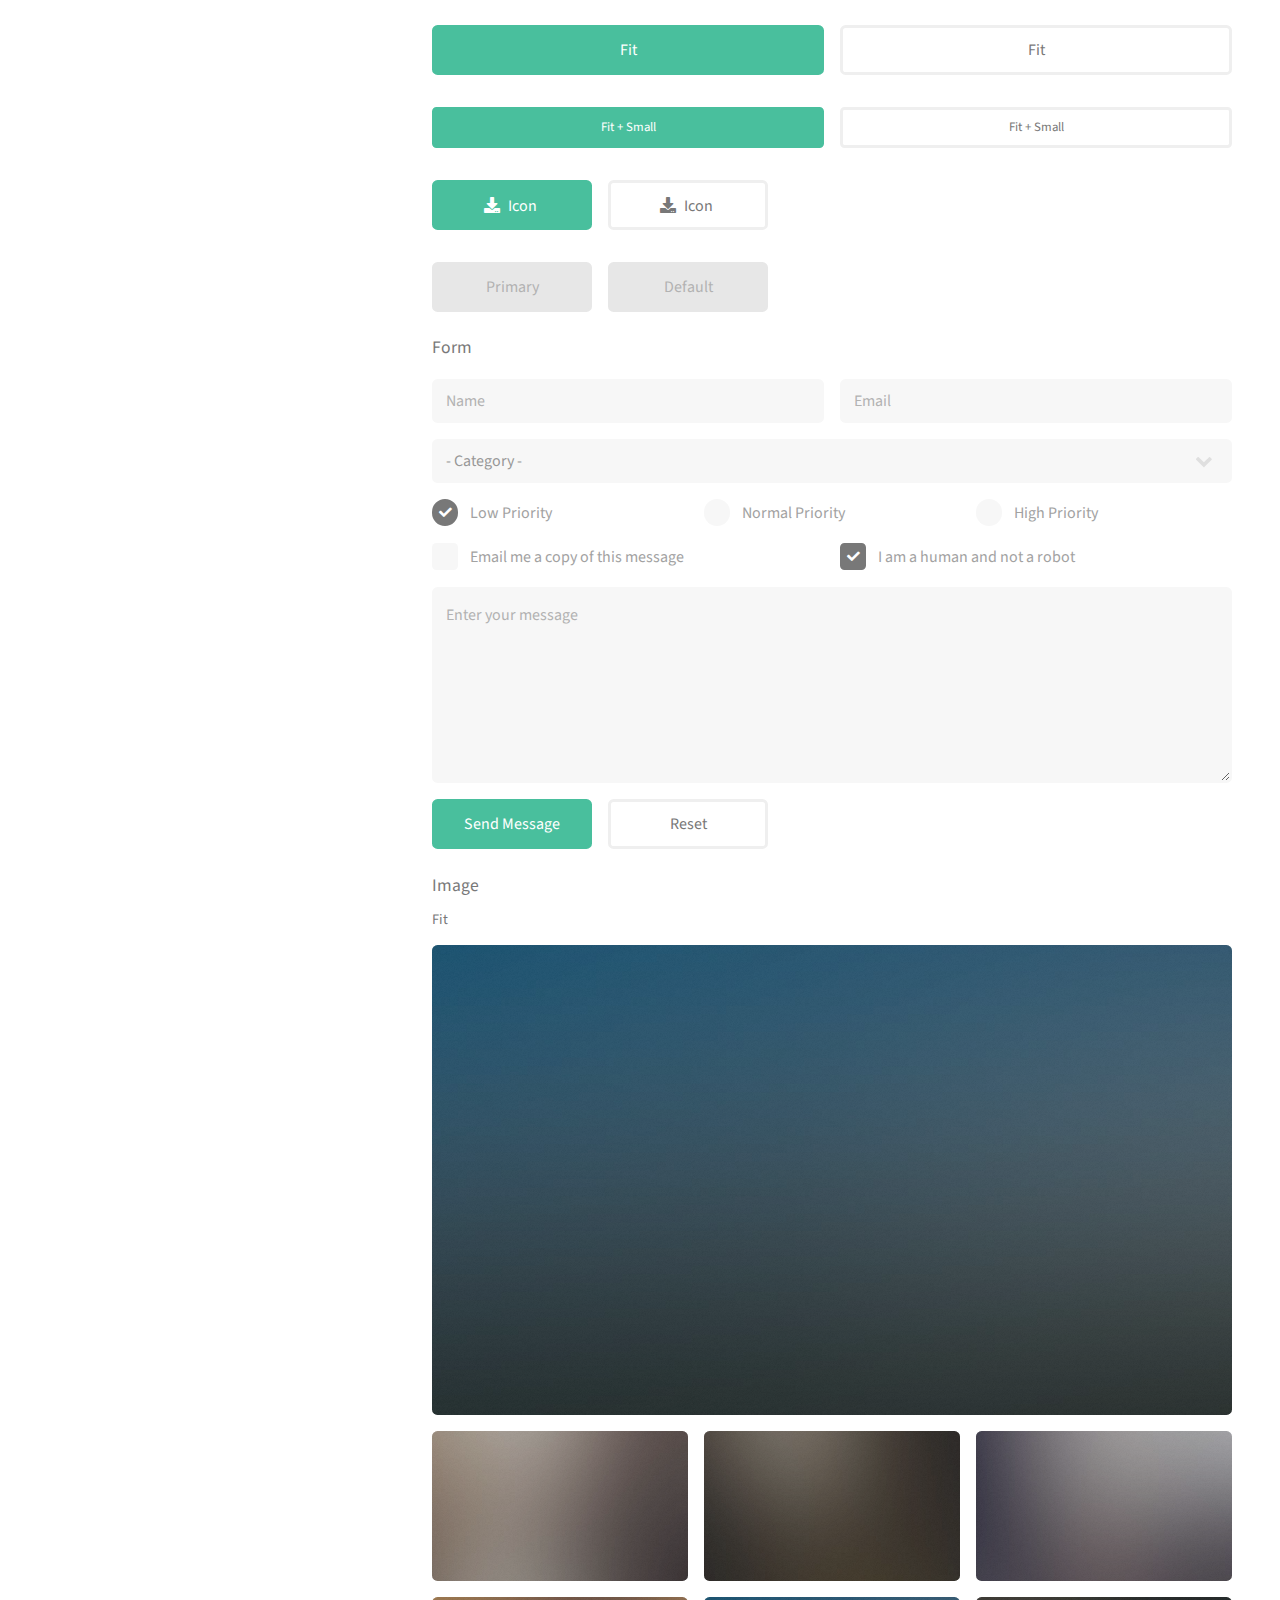
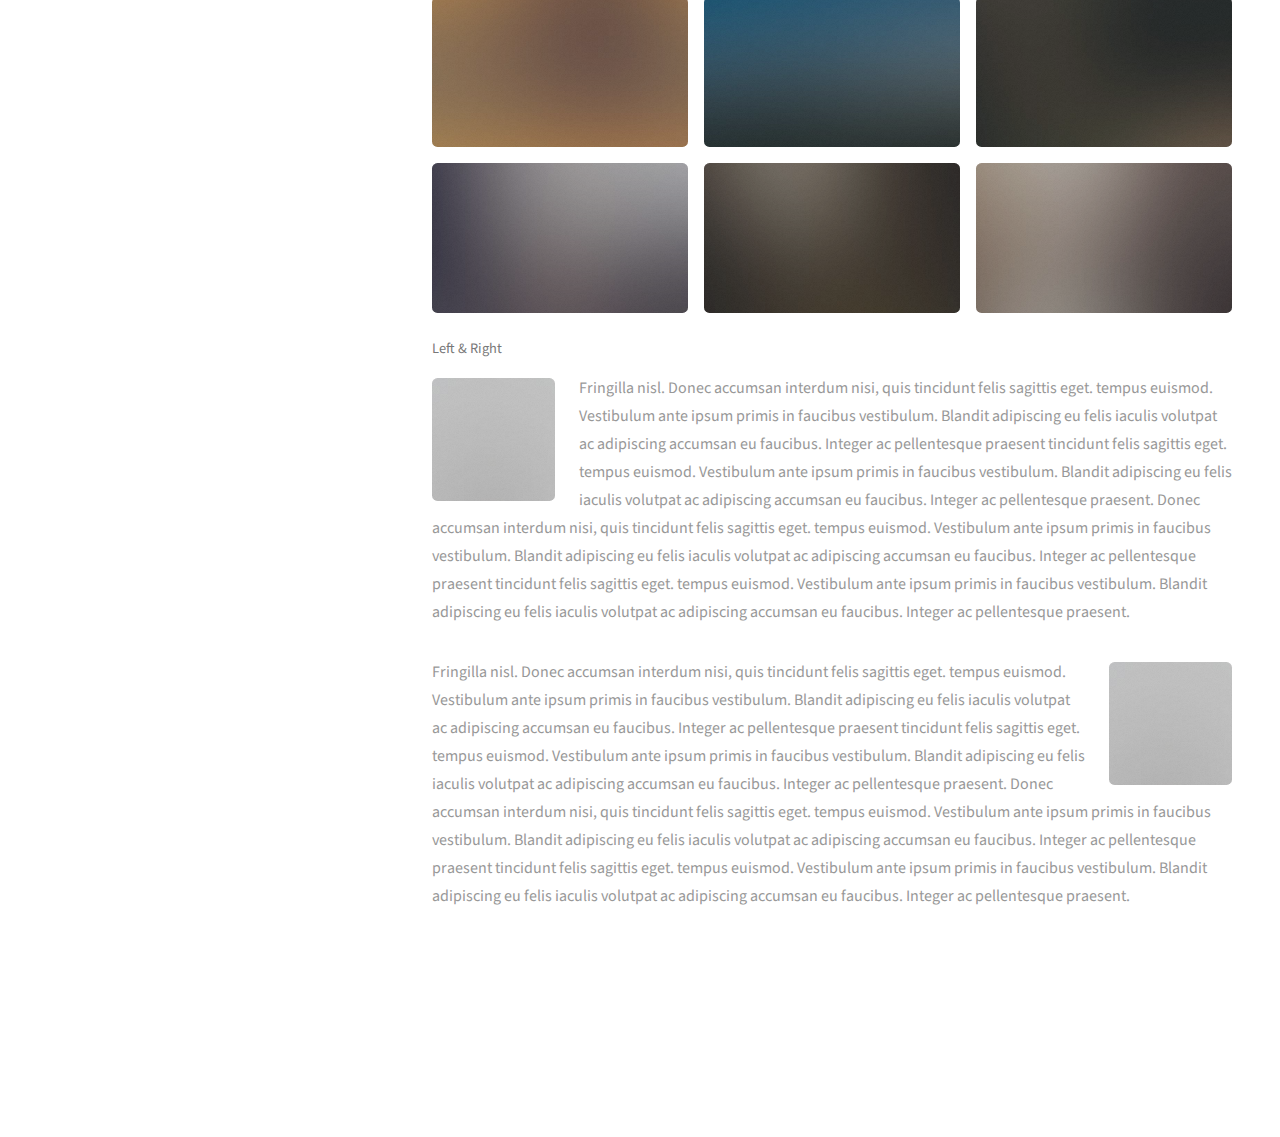
==== commit ac530f22: "Education content" ====
--- a/index.html
+++ b/index.html
@@ -59,7 +59,7 @@
 							</div>
 							<div class="col-6 col-12-xsmall">
 								<ul class="actions stacked">
-									<li><a href="./education.html" class="button primary fit">Education</a></li>
+									<li><a href="#education" class="button primary fit">Education</a></li>
 									<li><a href="#recent-work" class="button primary fit">Work Preview</a></li>
 									<li><a href="./index.html" class="button fit">HOME</a></li>
 								</ul>
@@ -67,45 +67,30 @@
 						
 					</section>
 
-				<!-- educ -->
+				<!-- education -->
 					<section id="education">
 						<h2>Education</h2>
+						<!-- Added by Kurt-->
+
 						<div class="row">
-							<article class="col-6 col-12-xsmall work-item">
-								<a href="images/fulls/01.jpg" class="image fit thumb"><img src="images/thumbs/01.jpg" alt="" /></a>
-								<h3><a href='https://scholar.google.com/citations?user=QwceuWwAAAAJ&hl=en&oi=ao' target="_blank">Magna sed consequat tempus </a></h3>
-								<p>Lorem ipsum dolor sit amet nisl sed nullam feugiat.</p>
+							<article class="col-6 col-12-xsmall">
+								<img src="images/DLSU-logo.jpg" width=250>
+								<h4 class="educ">M.Sc. Physics</h4>
+								<p>De La Salle University, Philippines<br><i>October 2020</i></p>
 							</article>
-							<article class="col-6 col-12-xsmall work-item">
-								<a href="images/fulls/02.jpg" class="image fit thumb"><img src="images/thumbs/02.jpg" alt="" /></a>
-								<h3>Ultricies lacinia interdum</h3>
-								<p>Lorem ipsum dolor sit amet nisl sed nullam feugiat.</p>
+							<article class="col-6 col-12-xsmall">
+								<img src="images/DLSU-logo.jpg" width=250>
+								<h4 class="educ">B.S. Physics major in Material Science</h4>
+								<p>De La Salle University, Philippines<br><i>August 2018</i></p>
 							</article>
-							<article class="col-6 col-12-xsmall work-item">
-								<a href="images/fulls/03.jpg" class="image fit thumb"><img src="images/thumbs/03.jpg" alt="" /></a>
-								<h3>Tortor metus commodo</h3>
-								<p>Lorem ipsum dolor sit amet nisl sed nullam feugiat.</p>
-							</article>
-							<article class="col-6 col-12-xsmall work-item">
-								<a href="images/fulls/04.jpg" class="image fit thumb"><img src="images/thumbs/04.jpg" alt="" /></a>
-								<h3>Quam neque phasellus</h3>
-								<p>Lorem ipsum dolor sit amet nisl sed nullam feugiat.</p>
-							</article>
-							<article class="col-6 col-12-xsmall work-item">
-								<a href="images/fulls/05.jpg" class="image fit thumb"><img src="images/thumbs/05.jpg" alt="" /></a>
-								<h3>Nunc enim commodo aliquet</h3>
-								<p>Lorem ipsum dolor sit amet nisl sed nullam feugiat.</p>
-							</article>
-							<article class="col-6 col-12-xsmall work-item">
-								<a href="images/fulls/06.jpg" class="image fit thumb"><img src="images/thumbs/06.jpg" alt="" /></a>
-								<h3>Risus ornare lacinia</h3>
-								<p>Lorem ipsum dolor sit amet nisl sed nullam feugiat.</p>
+							<article class="col-6 col-12-xsmall">
+								<img src="images/OU-logo.png" width=250>
+								<h4 class="educ">Quantum Engineering Design Course</h4>
+								<p>Osaka University, Japan <br><i>September 2019</i></p>
 							</article>
 						</div>
-						<ul class="actions">
-							<li><a href="#" class="button">Full Portfolio</a></li>
-						</ul>
 					</section>
+
 
 				<!-- Two -->
 				<section id="recent-work">
--- a/assets/css/main.css
+++ b/assets/css/main.css
@@ -128,7 +128,7 @@
 
 	strong, b {
 		color: #585858;
-		font-weight: 550;
+		font-weight: 40;
 	}
 
 	em, i {
@@ -141,7 +141,7 @@
 		/* Added by Kurt */
 		p.major{
 			margin: 0 0 2em 0;
-			text-indent: 10px;
+			text-indent: 25px;
 			text-align: justify;
 			text-justify: inter-word;
 		}
@@ -150,7 +150,7 @@
 		color: #787878;
 		font-weight: 400;
 		line-height: 1em;
-		margin: 0 0 1em 0;
+		margin: -0.5em 0 1em 0;
 	}
 
 		h1 a, h2 a, h3 a, h4 a, h5 a, h6 a {
@@ -164,7 +164,8 @@
 	}
 	
 	h2 {
-		font-size: 1.5em;
+		/* font-size changed from 1.5 to 1.75 */
+		font-size: 1.75em;
 		line-height: 1.5em;
 	}
 
@@ -177,6 +178,11 @@
 		font-size: 1.1em;
 		line-height: 1.5em;
 	}
+
+		/*Added byKurt */
+		.educ{
+			margin: 0 0 0em 0;	
+		}
 
 	h5 {
 		font-size: 0.9em;
@@ -2115,6 +2121,14 @@
 			display: block;
 		}
 
+			/* Added by Kurt */
+			.align-center{
+				display: block;
+				margin-left: auto;
+				margin-right: auto;
+				width: 50%;
+			}
+
 		.image.left {
 			float: left;
 			margin: 0 1.5em 1em 0;
@@ -2135,6 +2149,7 @@
 				width: 100%;
 			}
 
+		
 		.image.fit {
 			display: block;
 			margin: 0 0 2em 0;
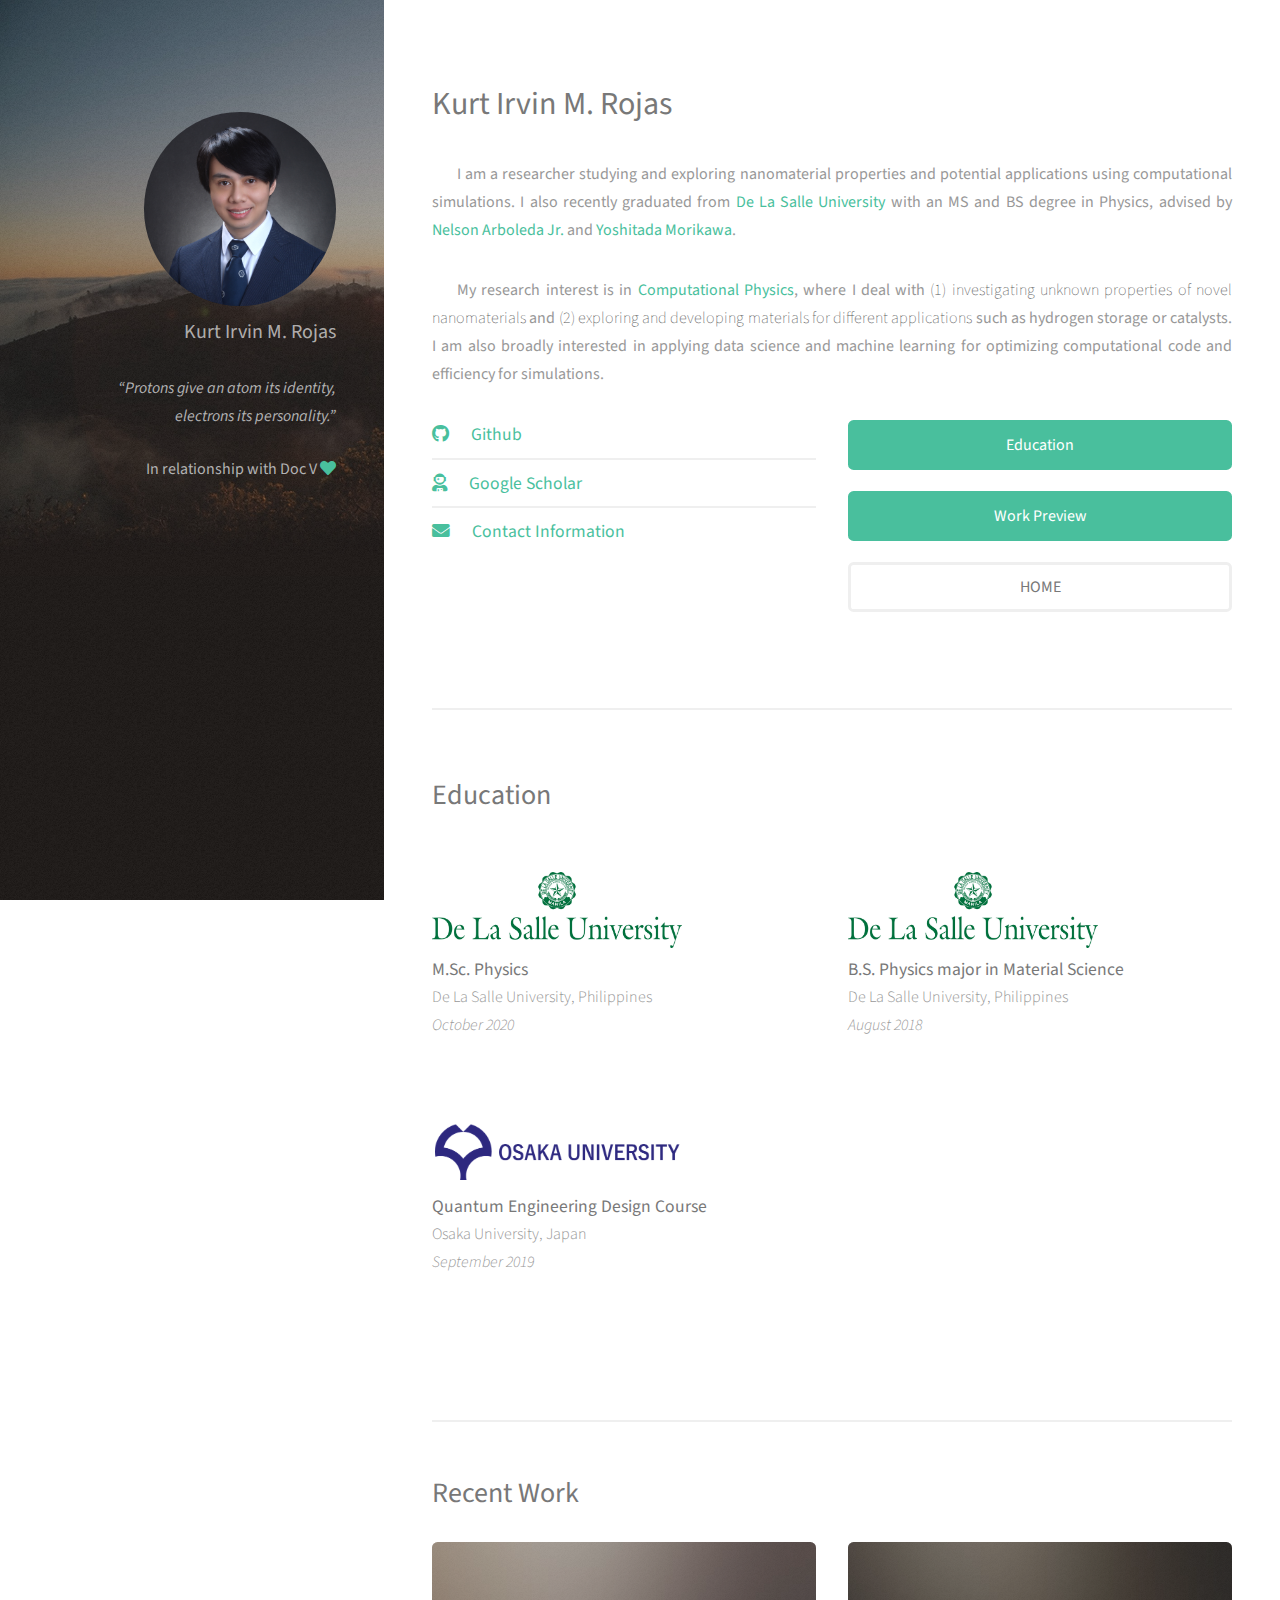
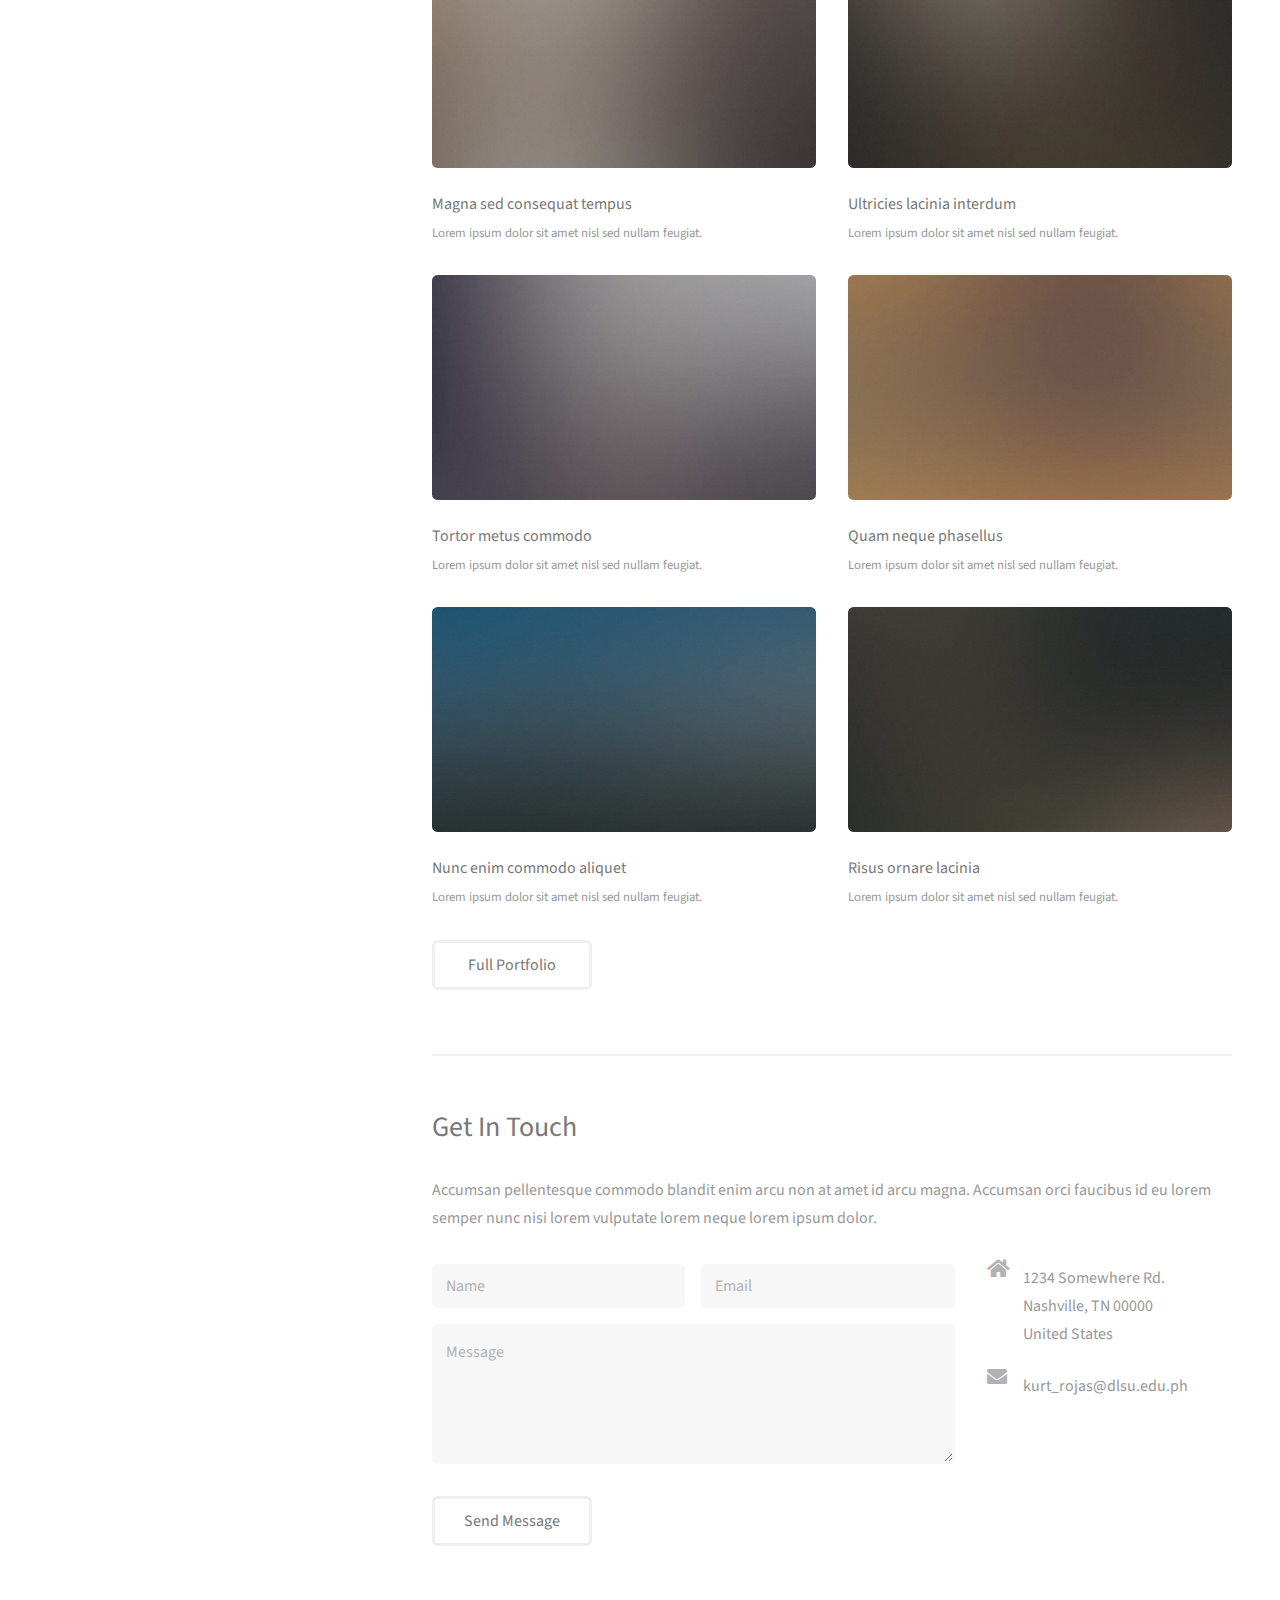
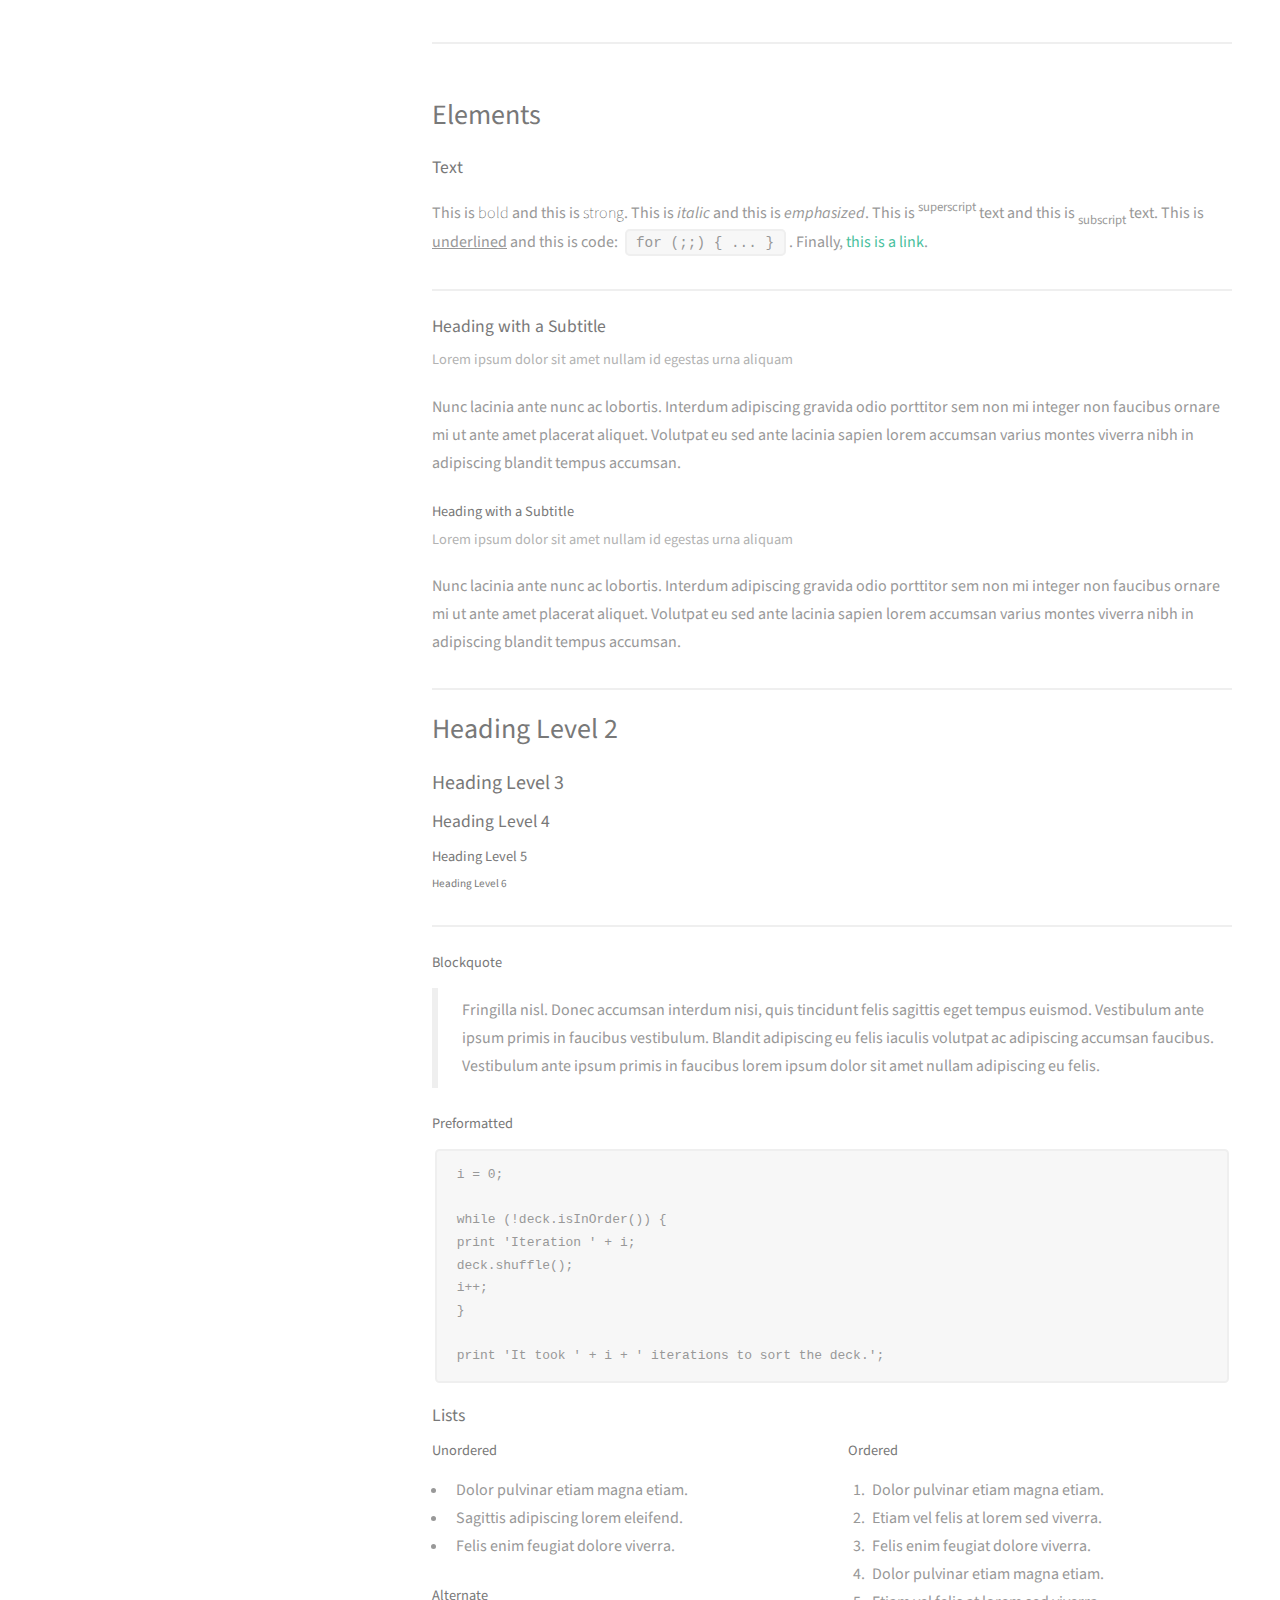
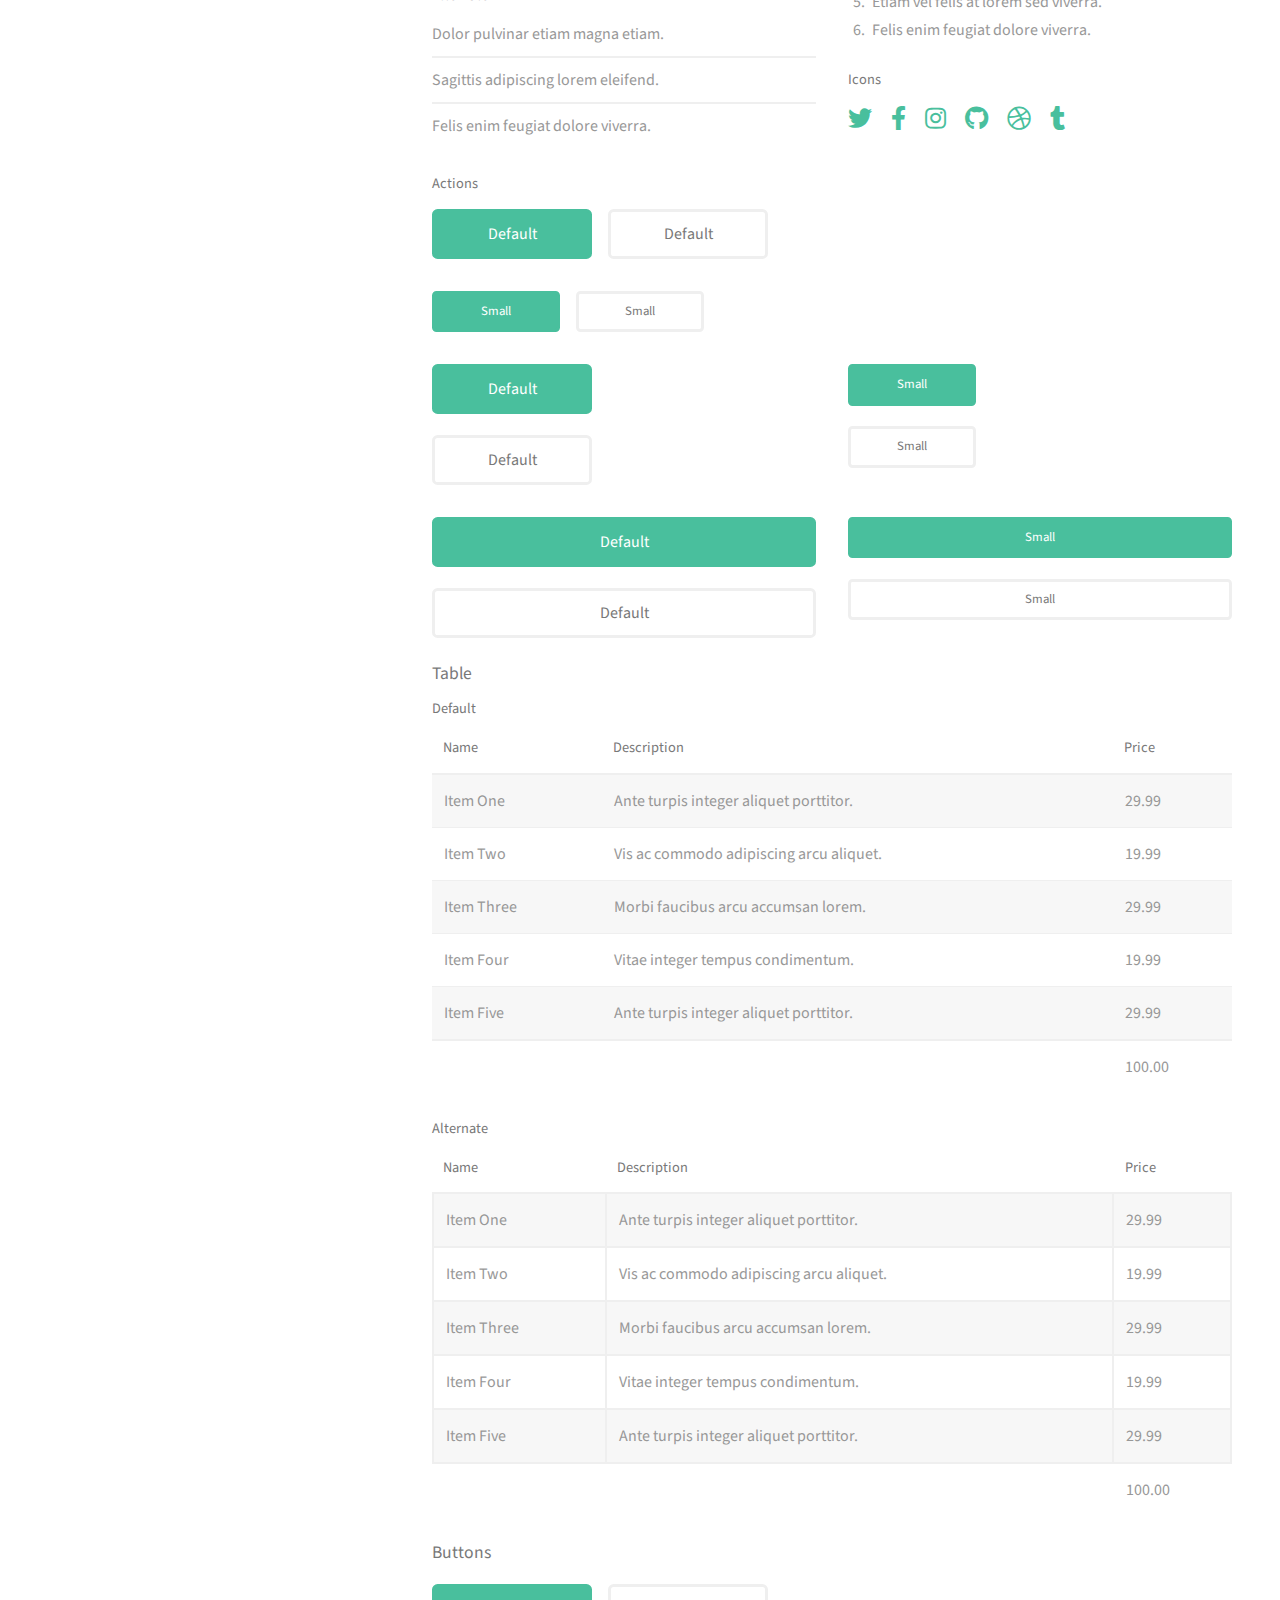
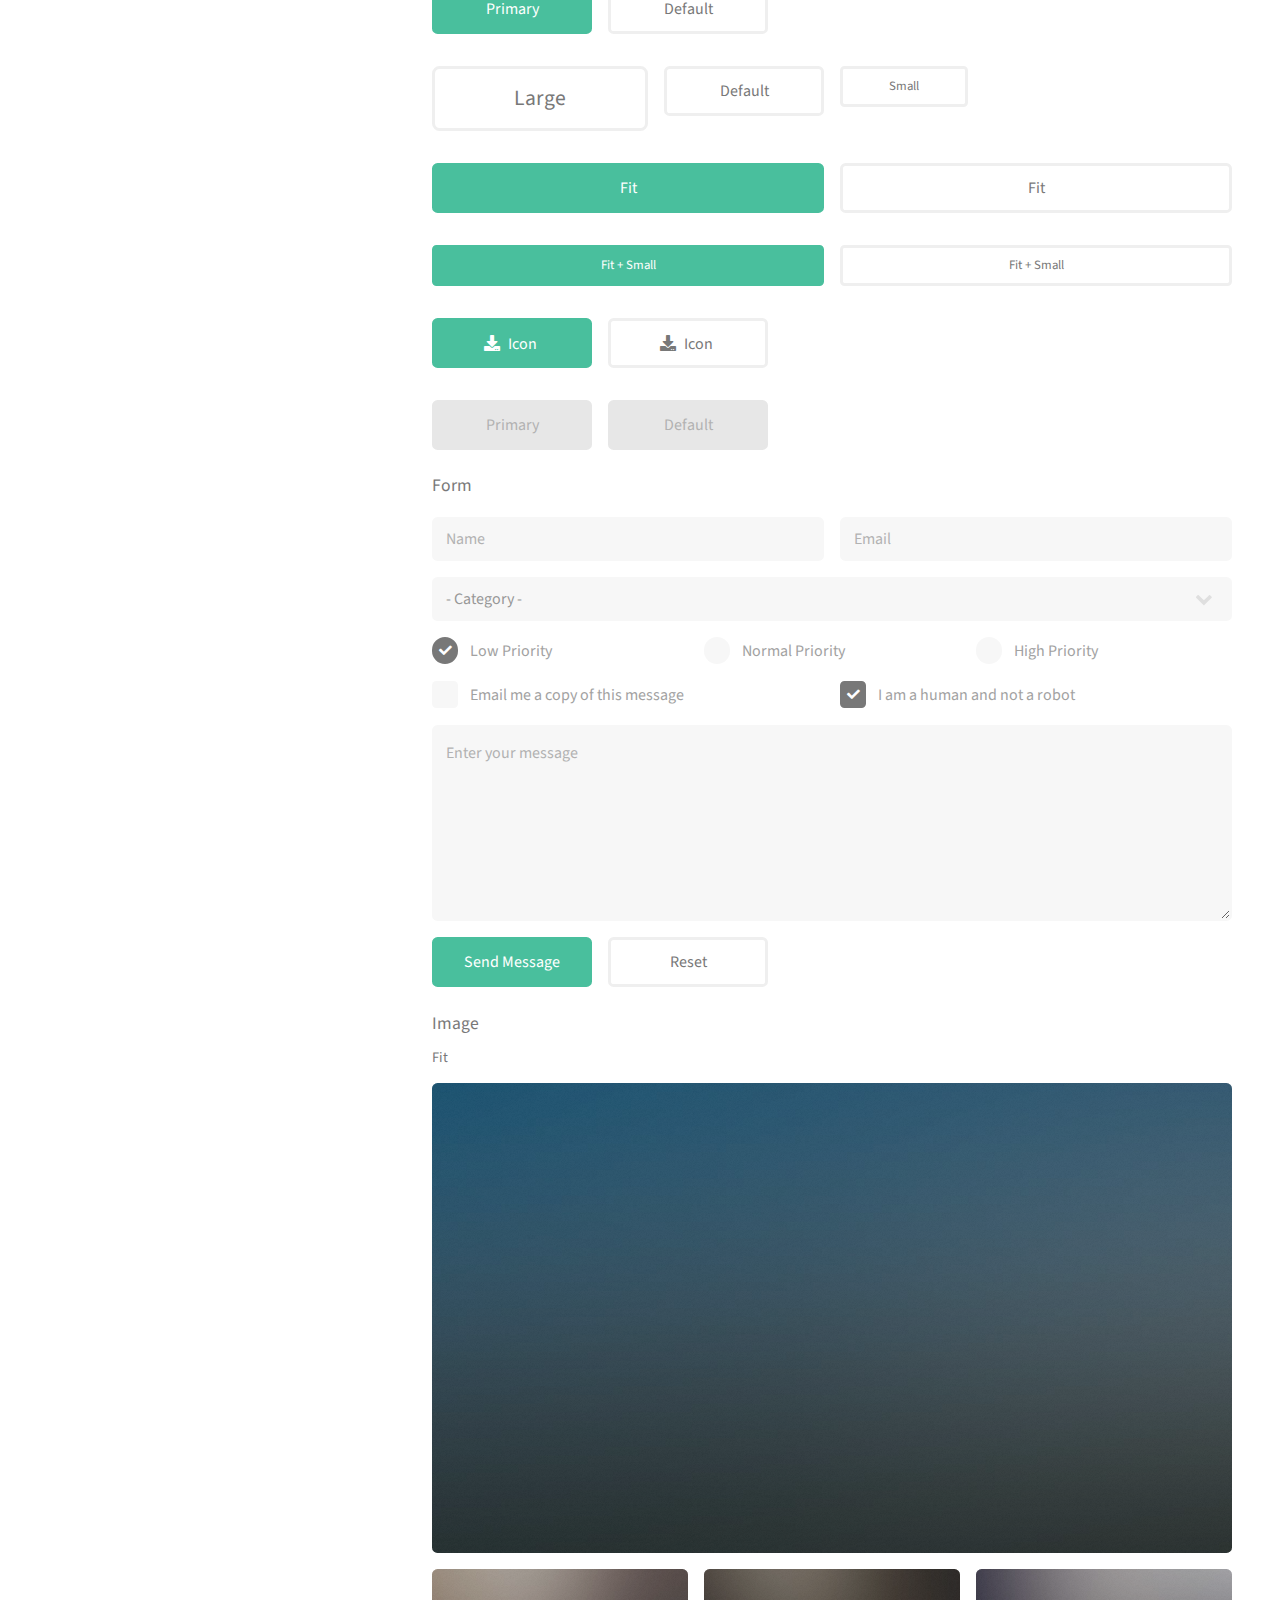
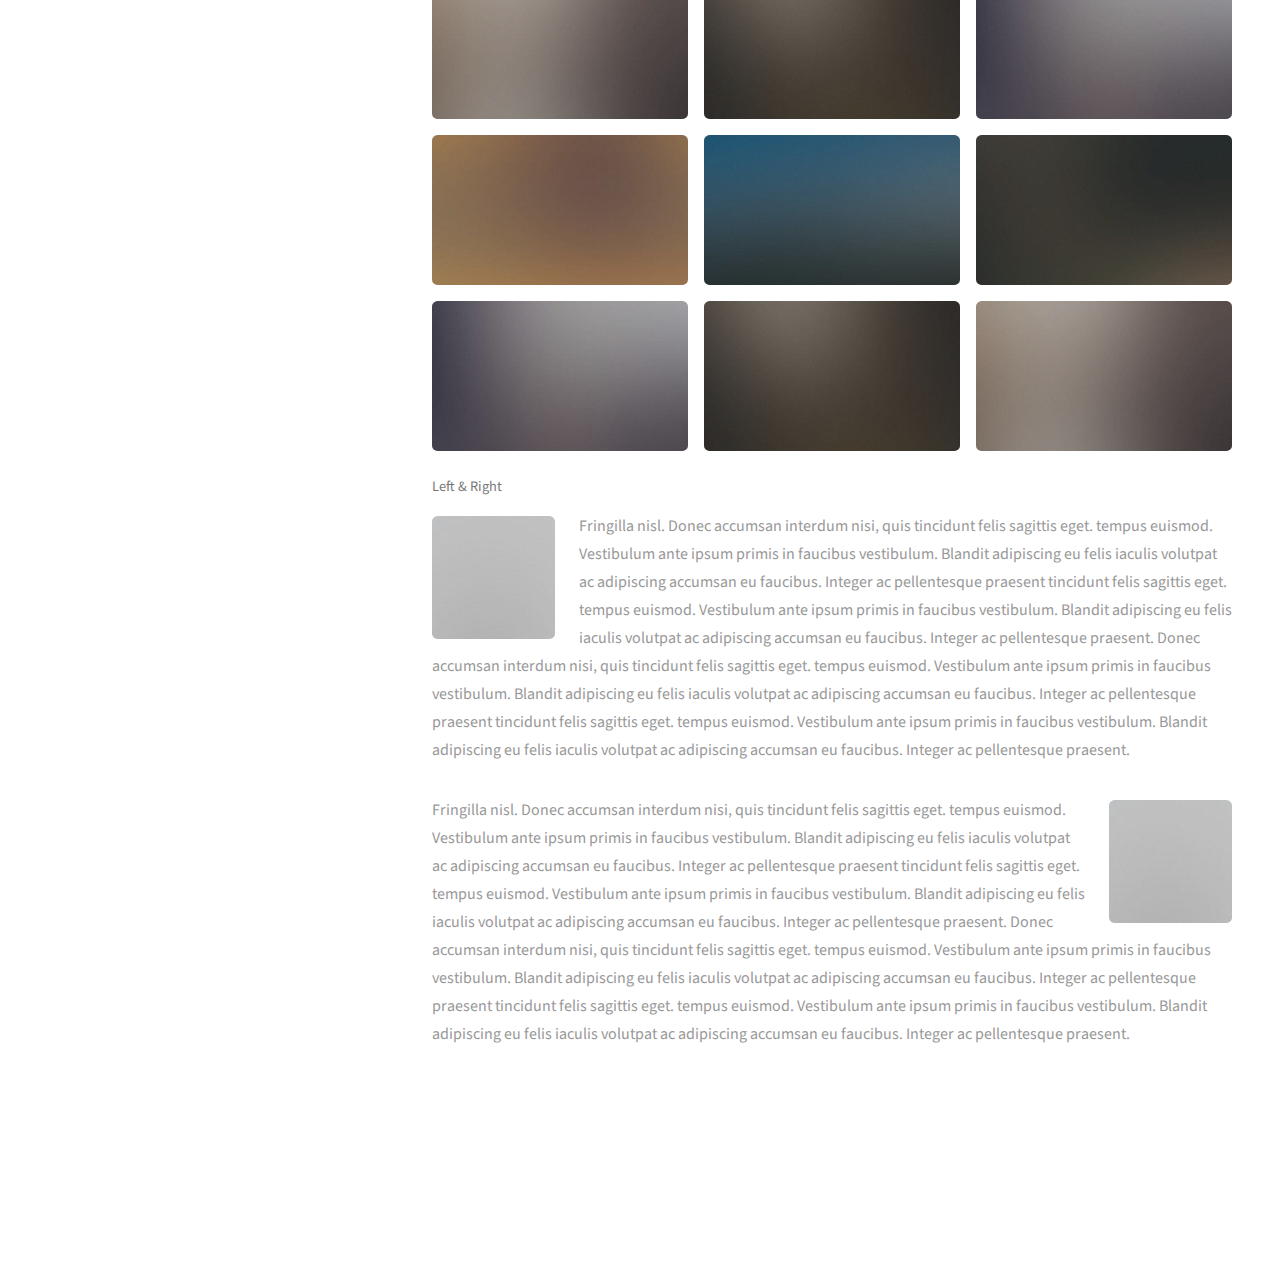
==== commit d02aab70: "update on education" ====
--- a/index.html
+++ b/index.html
@@ -69,24 +69,24 @@
 
 				<!-- education -->
 					<section id="education">
-						<h2>Education</h2>
+						<h2 class="educ">Education</h2>
 						<!-- Added by Kurt-->
 
 						<div class="row">
 							<article class="col-6 col-12-xsmall">
 								<img src="images/DLSU-logo.jpg" width=250>
 								<h4 class="educ">M.Sc. Physics</h4>
-								<p>De La Salle University, Philippines<br><i>October 2020</i></p>
+								<p class="educ">De La Salle University, Philippines<br><i>October 2020</i></p>
 							</article>
 							<article class="col-6 col-12-xsmall">
 								<img src="images/DLSU-logo.jpg" width=250>
 								<h4 class="educ">B.S. Physics major in Material Science</h4>
-								<p>De La Salle University, Philippines<br><i>August 2018</i></p>
+								<p class="educ">De La Salle University, Philippines<br><i>August 2018</i></p>
 							</article>
 							<article class="col-6 col-12-xsmall">
 								<img src="images/OU-logo.png" width=250>
 								<h4 class="educ">Quantum Engineering Design Course</h4>
-								<p>Osaka University, Japan <br><i>September 2019</i></p>
+								<p class="educ">Osaka University, Japan <br><i>September 2019</i></p>
 							</article>
 						</div>
 					</section>
--- a/assets/css/main.css
+++ b/assets/css/main.css
@@ -146,6 +146,12 @@
 			text-justify: inter-word;
 		}
 
+		/* Added by Kurt */
+		p.educ{
+			margin: 0 0 5em 0;
+			font-weight: 300;
+		}
+
 	h1, h2, h3, h4, h5, h6 {
 		color: #787878;
 		font-weight: 400;
@@ -168,6 +174,10 @@
 		font-size: 1.75em;
 		line-height: 1.5em;
 	}
+		/* Added by Kurt */
+		h2.educ{
+			margin: 0 0 2em 0
+		}
 
 	h3 {
 		font-size: 1.25em;
@@ -180,7 +190,7 @@
 	}
 
 		/*Added byKurt */
-		.educ{
+		h4.educ{
 			margin: 0 0 0em 0;	
 		}
 
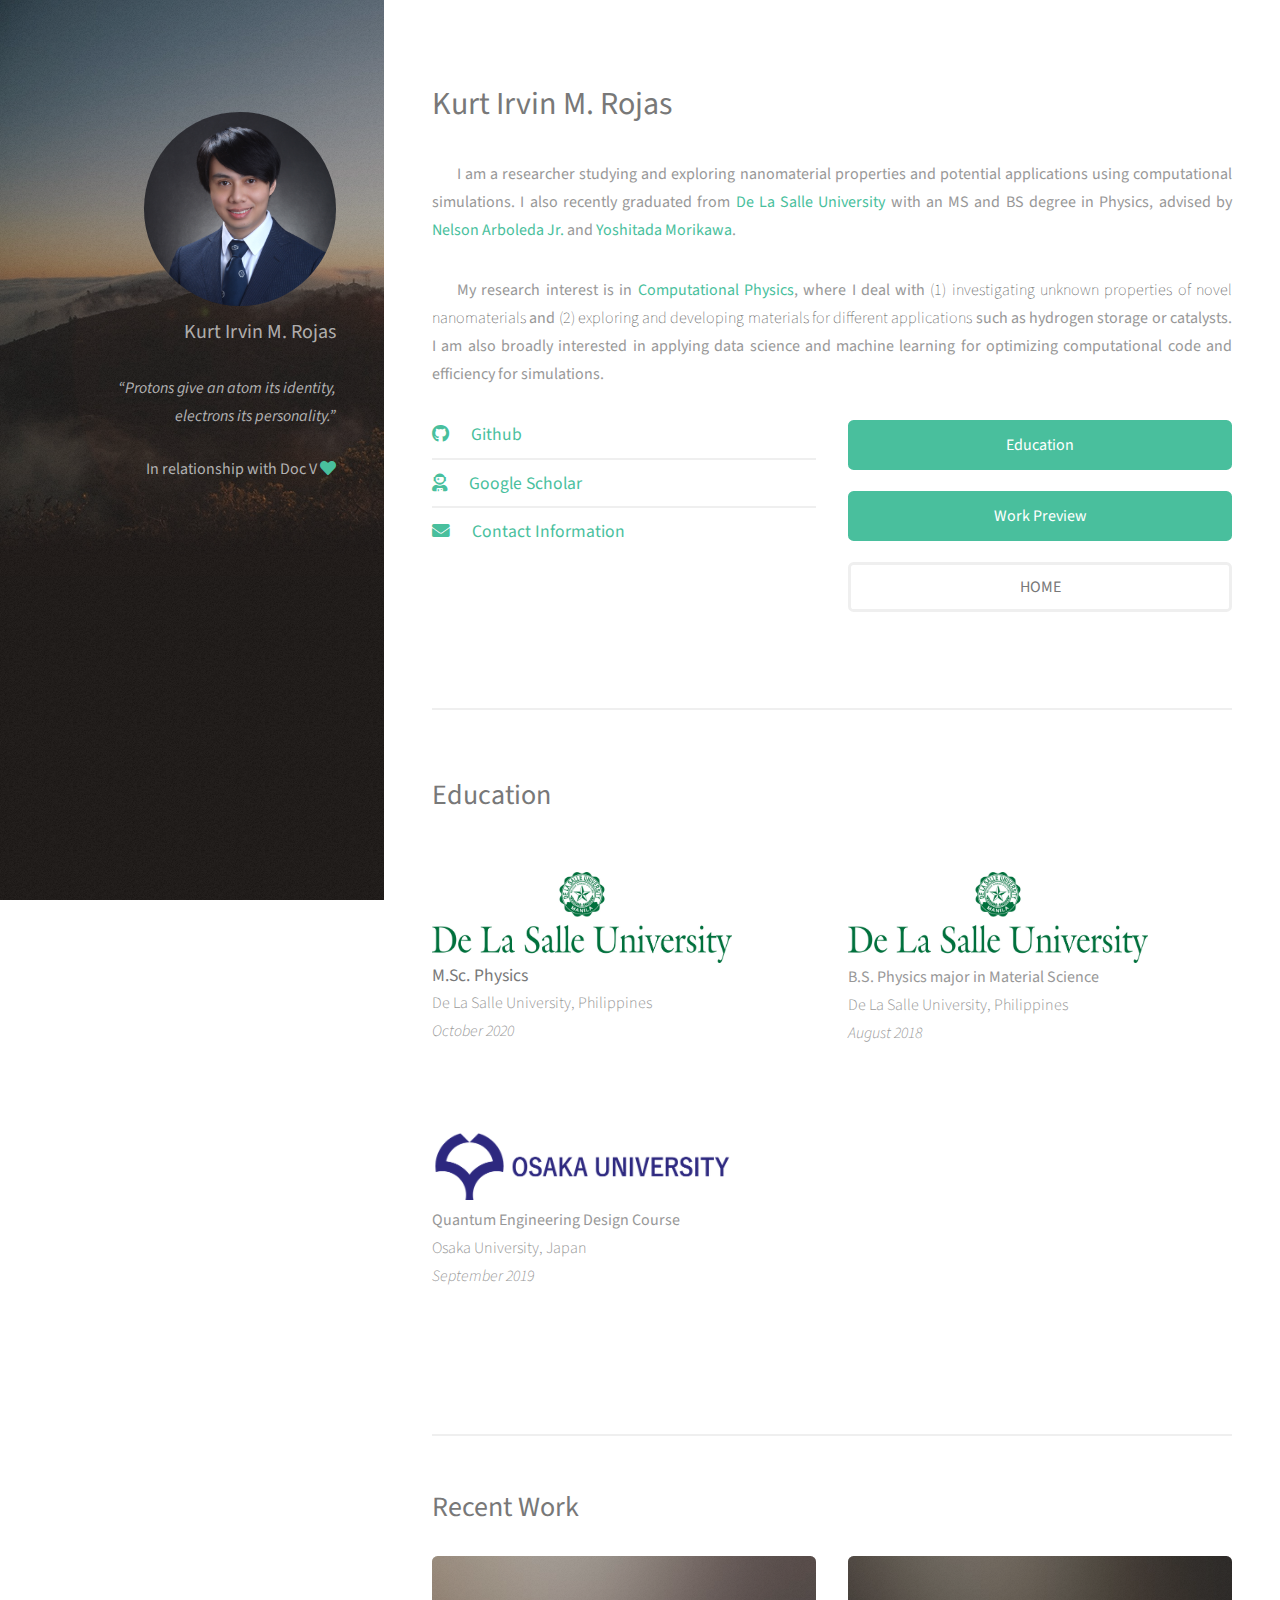
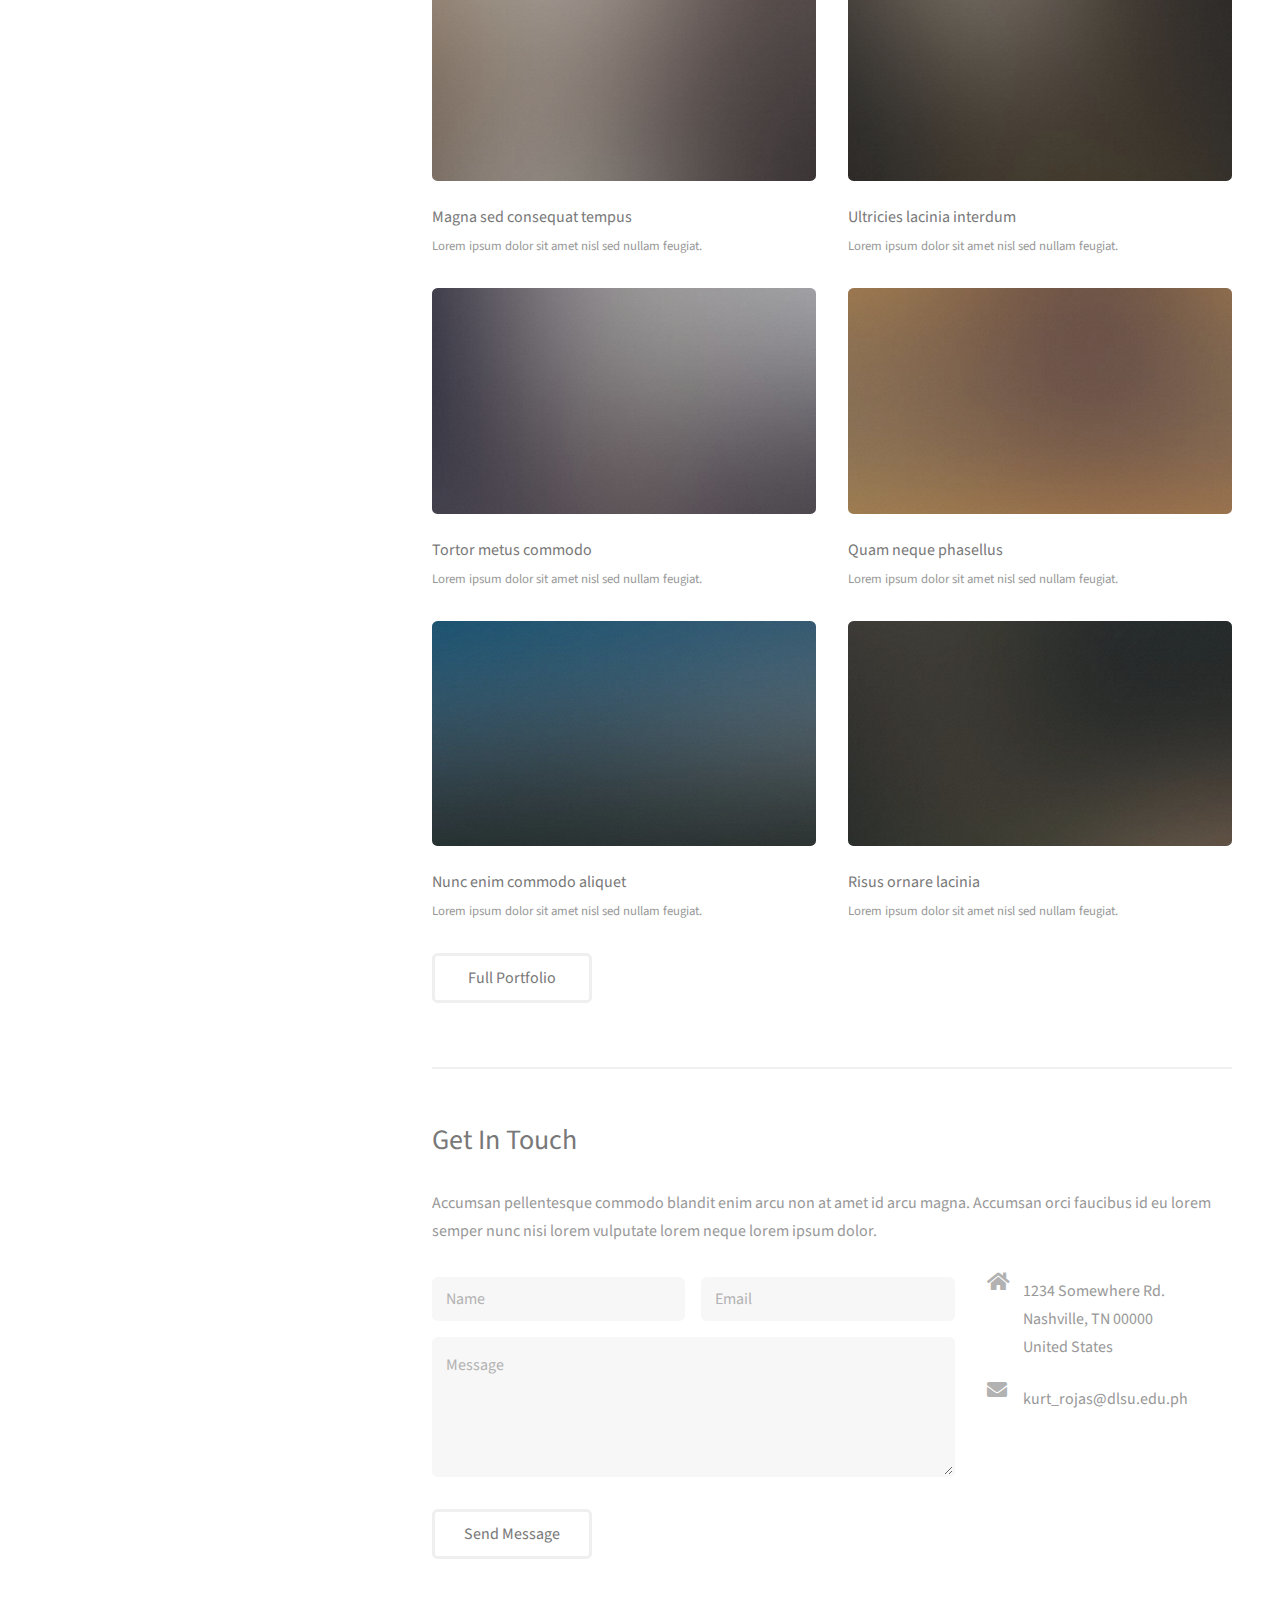
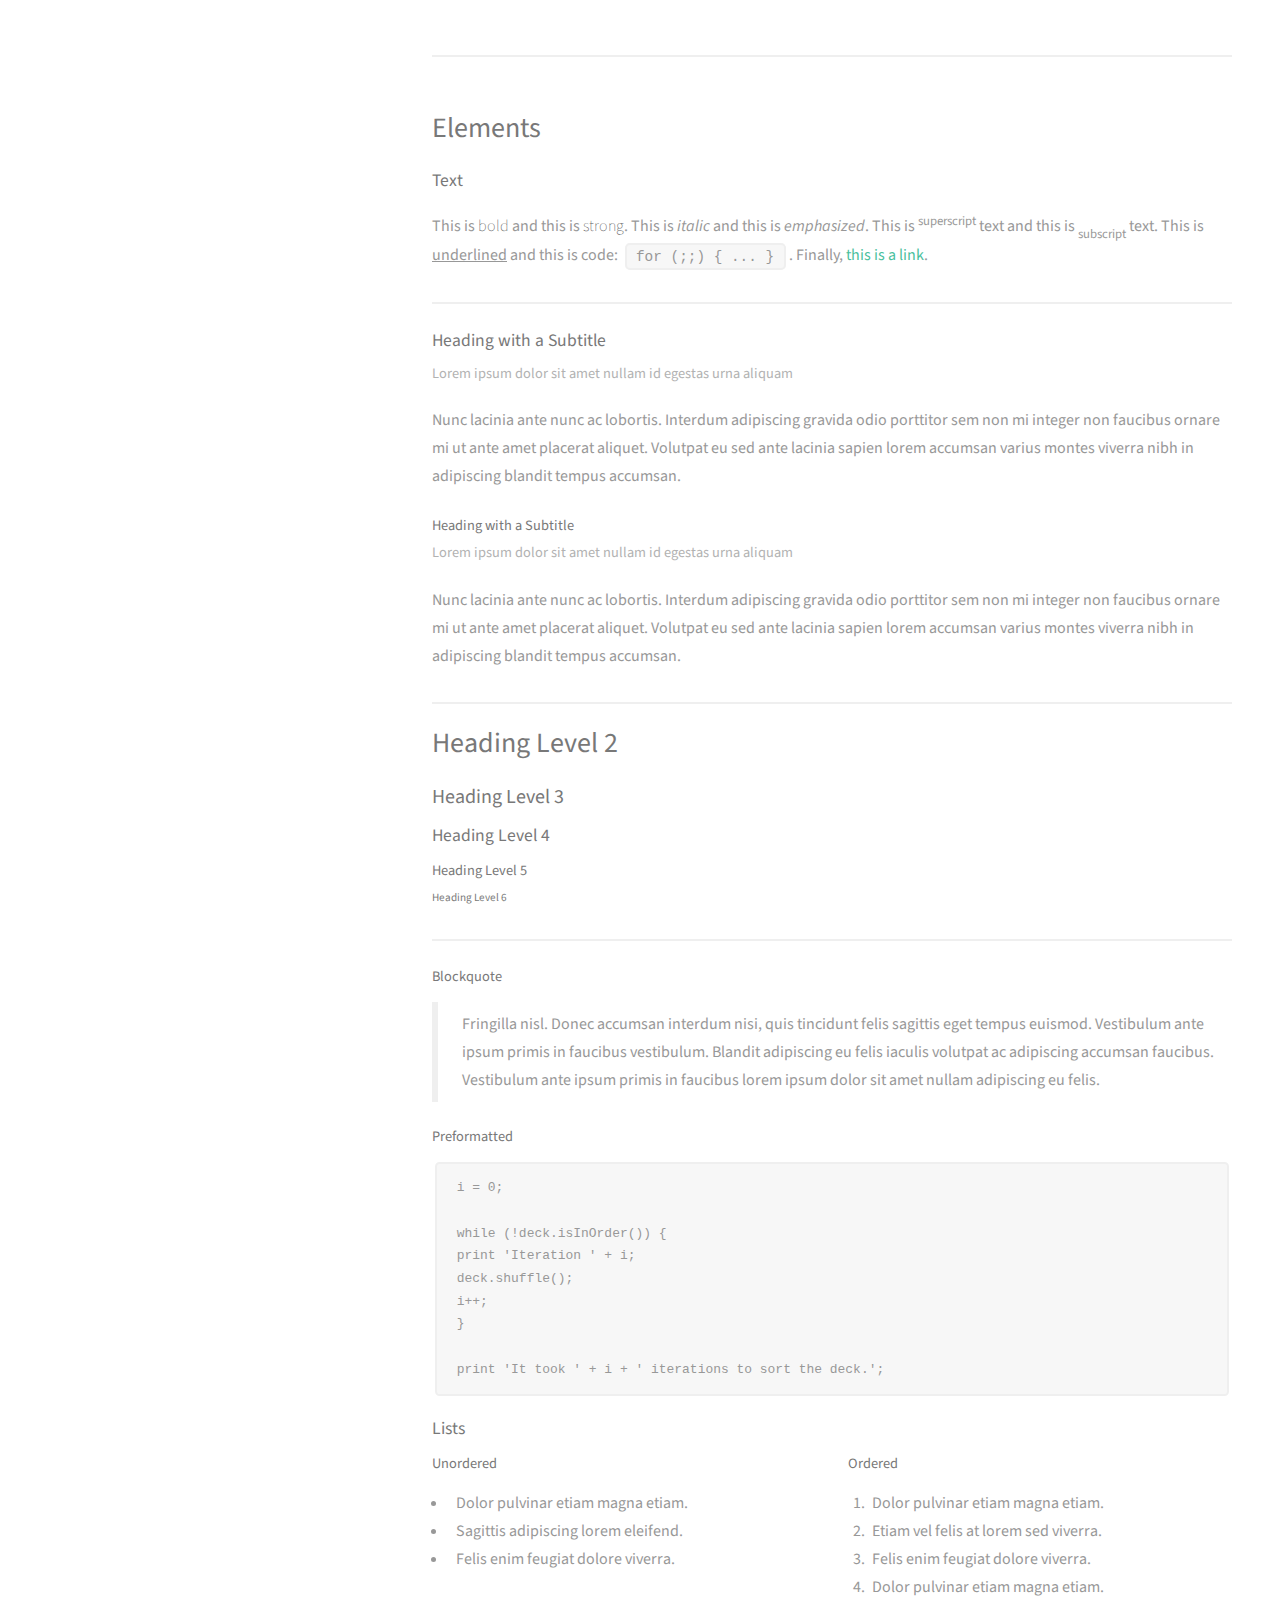
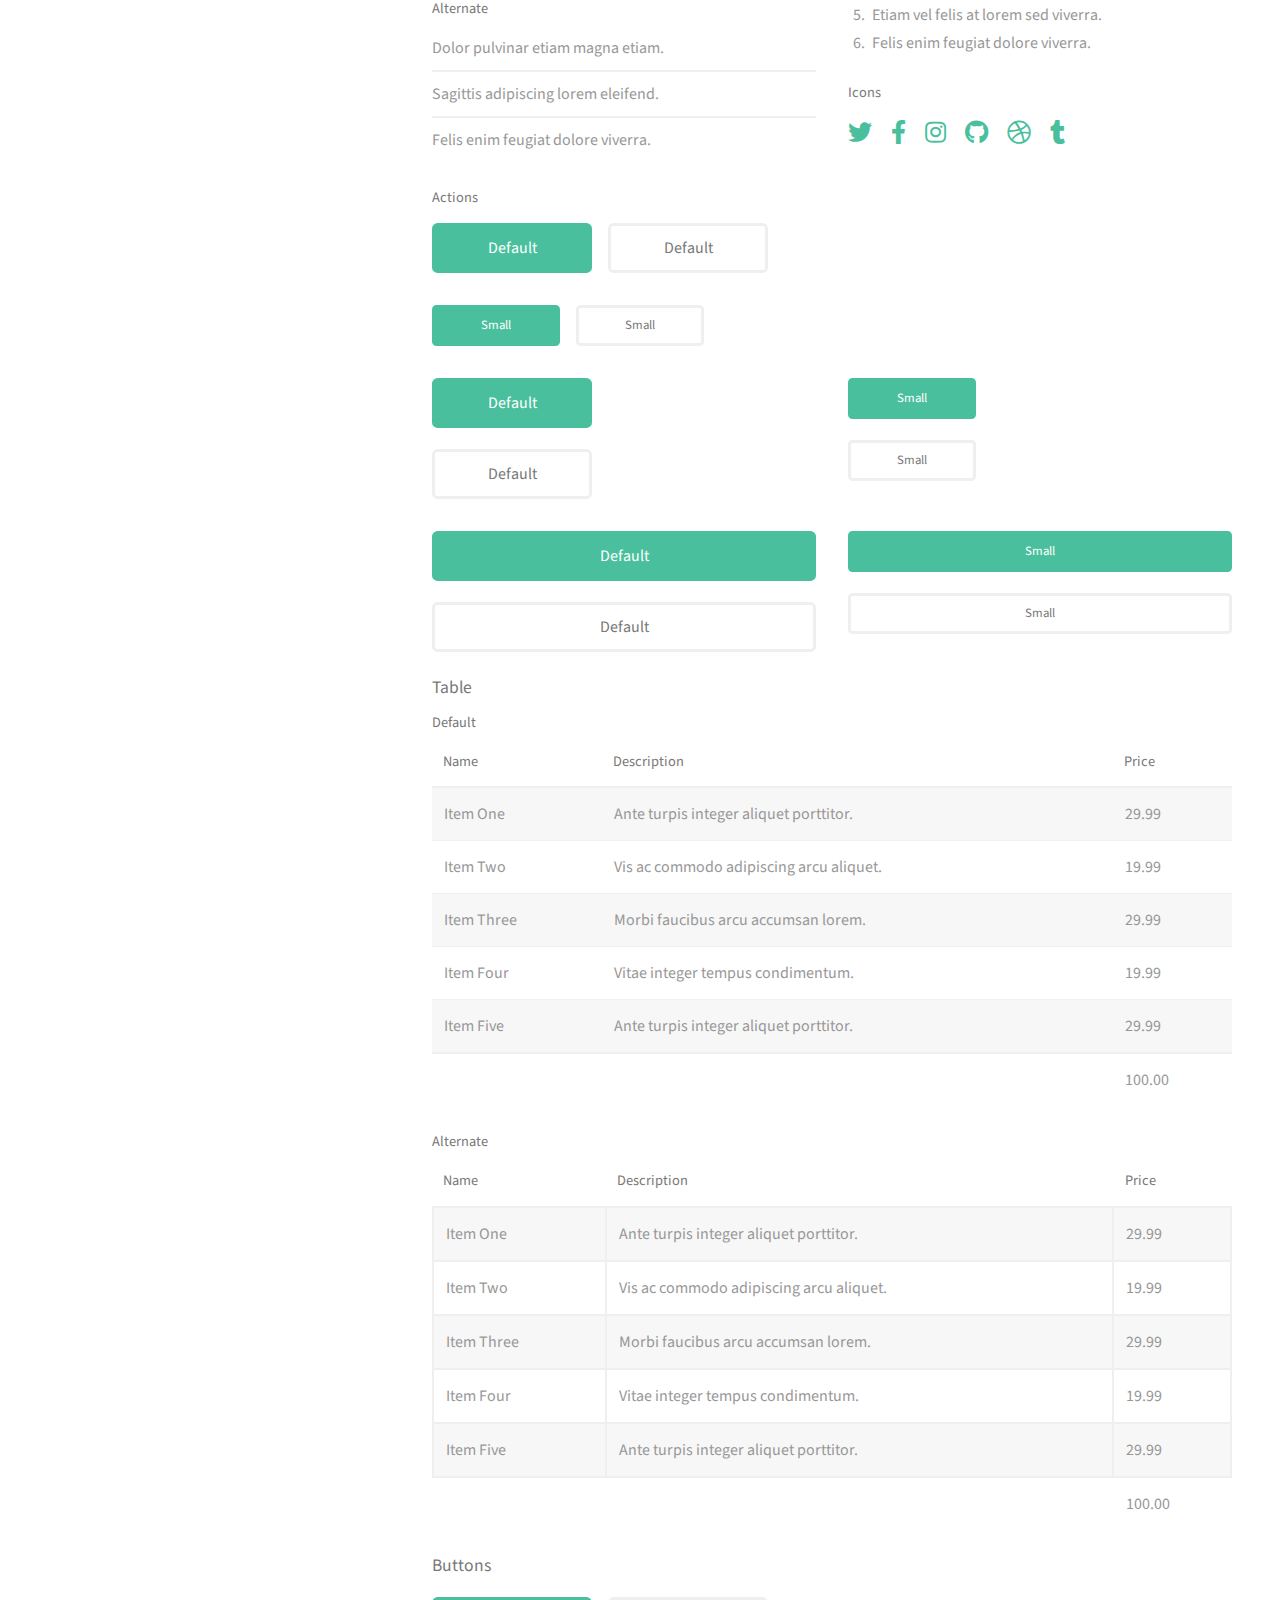
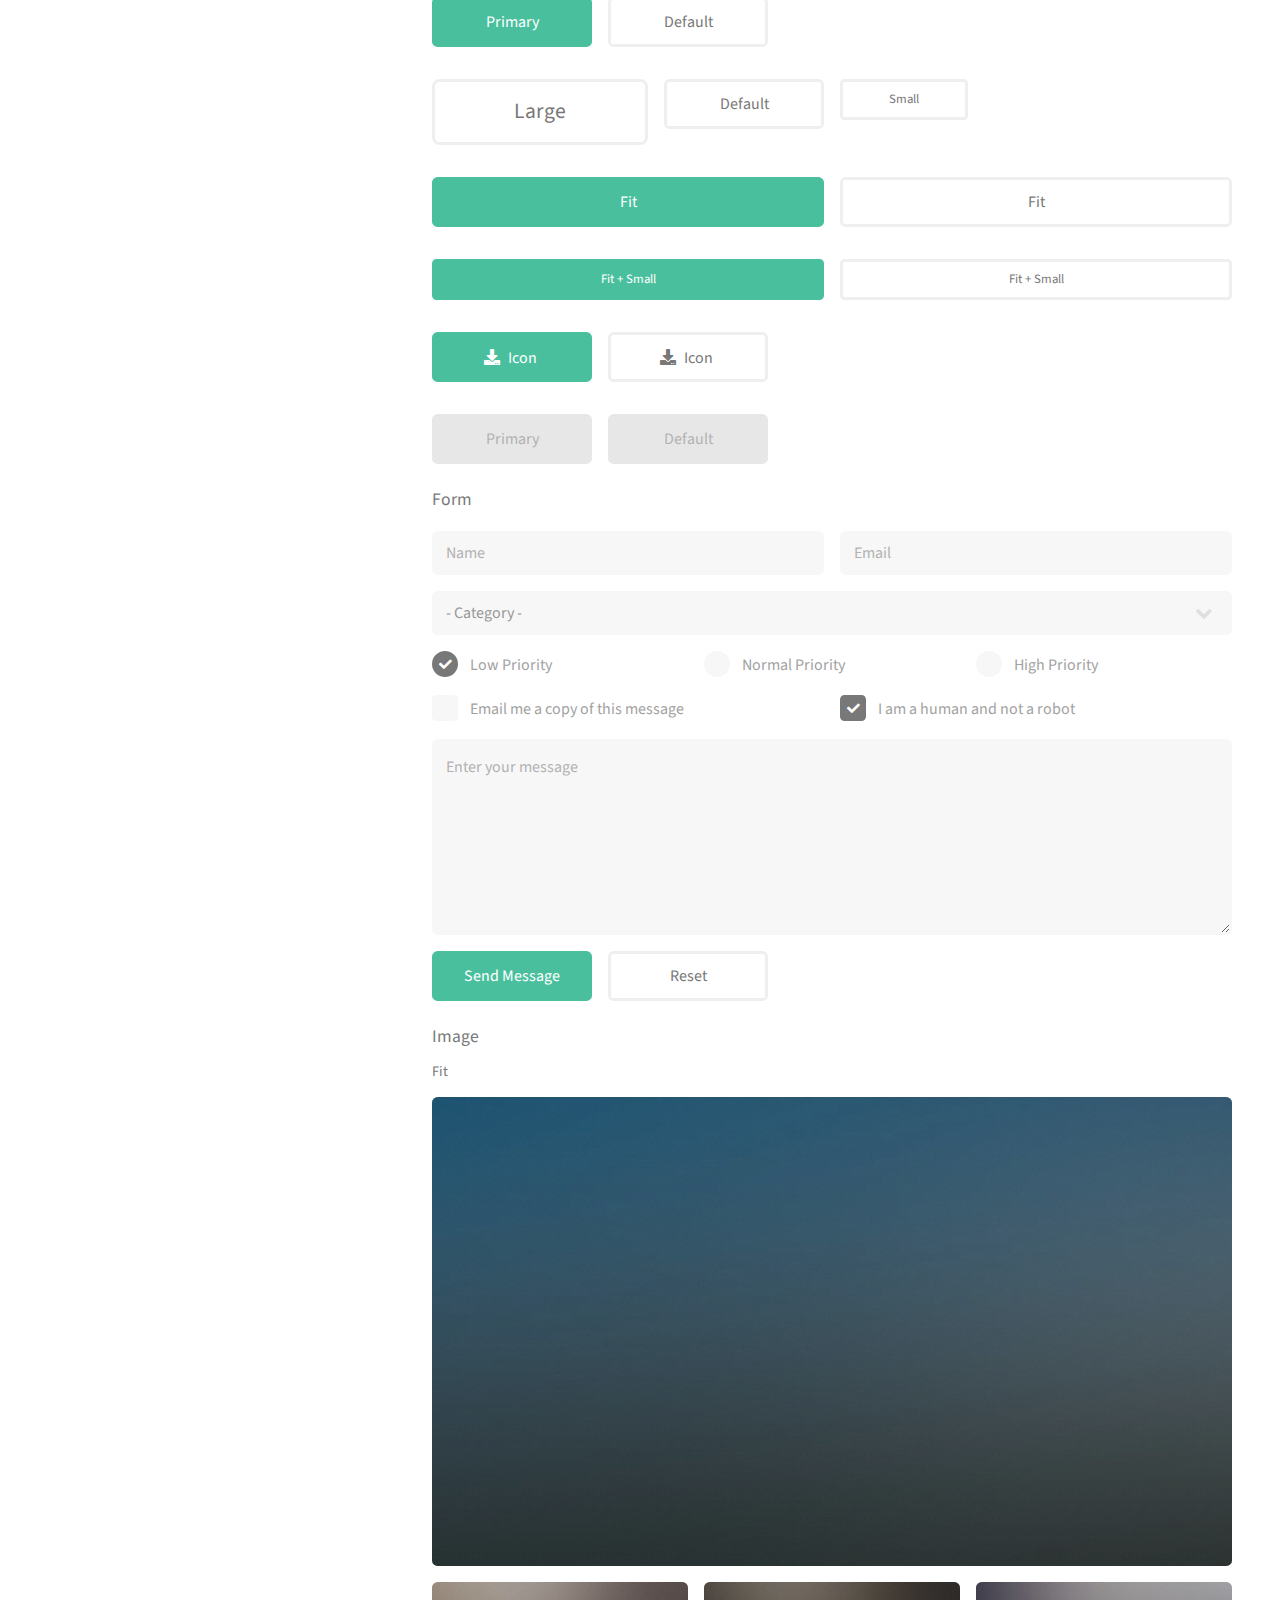
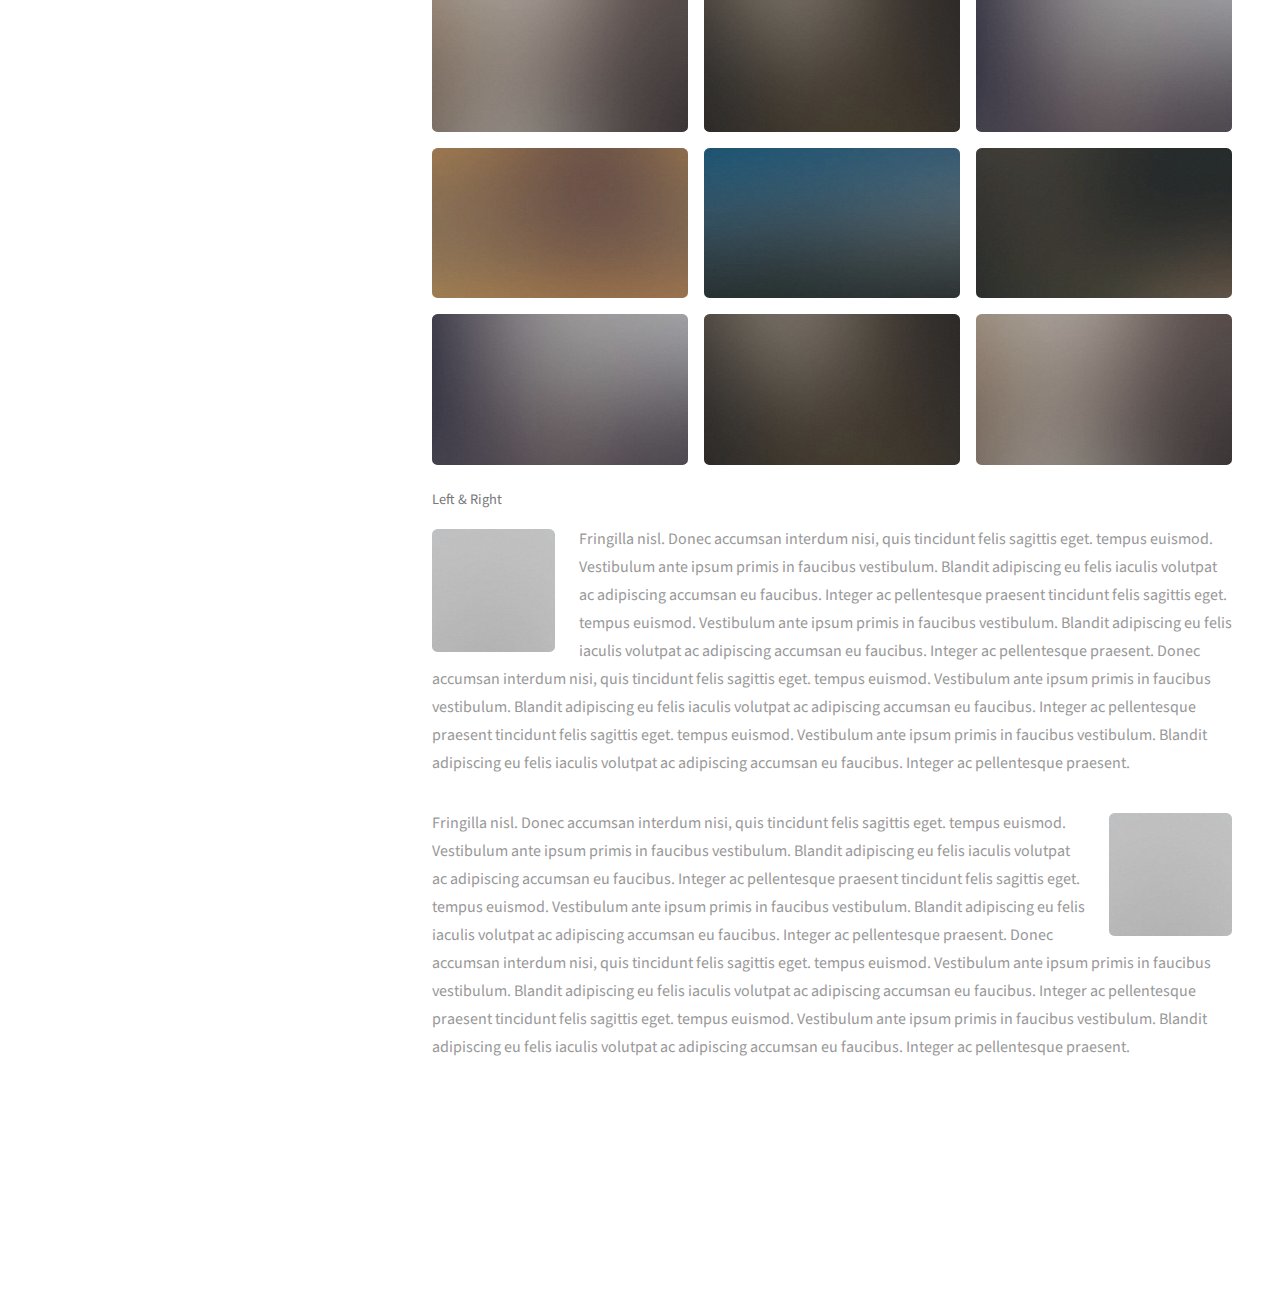
==== commit 4f011def: "Education" ====
--- a/index.html
+++ b/index.html
@@ -74,17 +74,17 @@
 
 						<div class="row">
 							<article class="col-6 col-12-xsmall">
-								<img src="images/DLSU-logo.jpg" width=250>
+								<img class="image fit educ-logo" src="images/DLSU-logo.jpg" style="margin: 0 0 0 0;">
 								<h4 class="educ">M.Sc. Physics</h4>
 								<p class="educ">De La Salle University, Philippines<br><i>October 2020</i></p>
 							</article>
 							<article class="col-6 col-12-xsmall">
-								<img src="images/DLSU-logo.jpg" width=250>
+								<img class="image fit educ-logo" src="images/DLSU-logo.jpg" style="margin: 0 0 0 0;>
 								<h4 class="educ">B.S. Physics major in Material Science</h4>
 								<p class="educ">De La Salle University, Philippines<br><i>August 2018</i></p>
 							</article>
 							<article class="col-6 col-12-xsmall">
-								<img src="images/OU-logo.png" width=250>
+								<img class="image fit educ-logo" src="images/OU-logo.png" style="margin: 0 0 0 0;>
 								<h4 class="educ">Quantum Engineering Design Course</h4>
 								<p class="educ">Osaka University, Japan <br><i>September 2019</i></p>
 							</article>
--- a/assets/css/main.css
+++ b/assets/css/main.css
@@ -2169,6 +2169,10 @@
 			.image.fit img {
 				width: 100%;
 			}
+
+				img.educ-logo{
+					max-width: 300px;
+				}
 
 		.image.avatar {
 			border-radius: 100%;
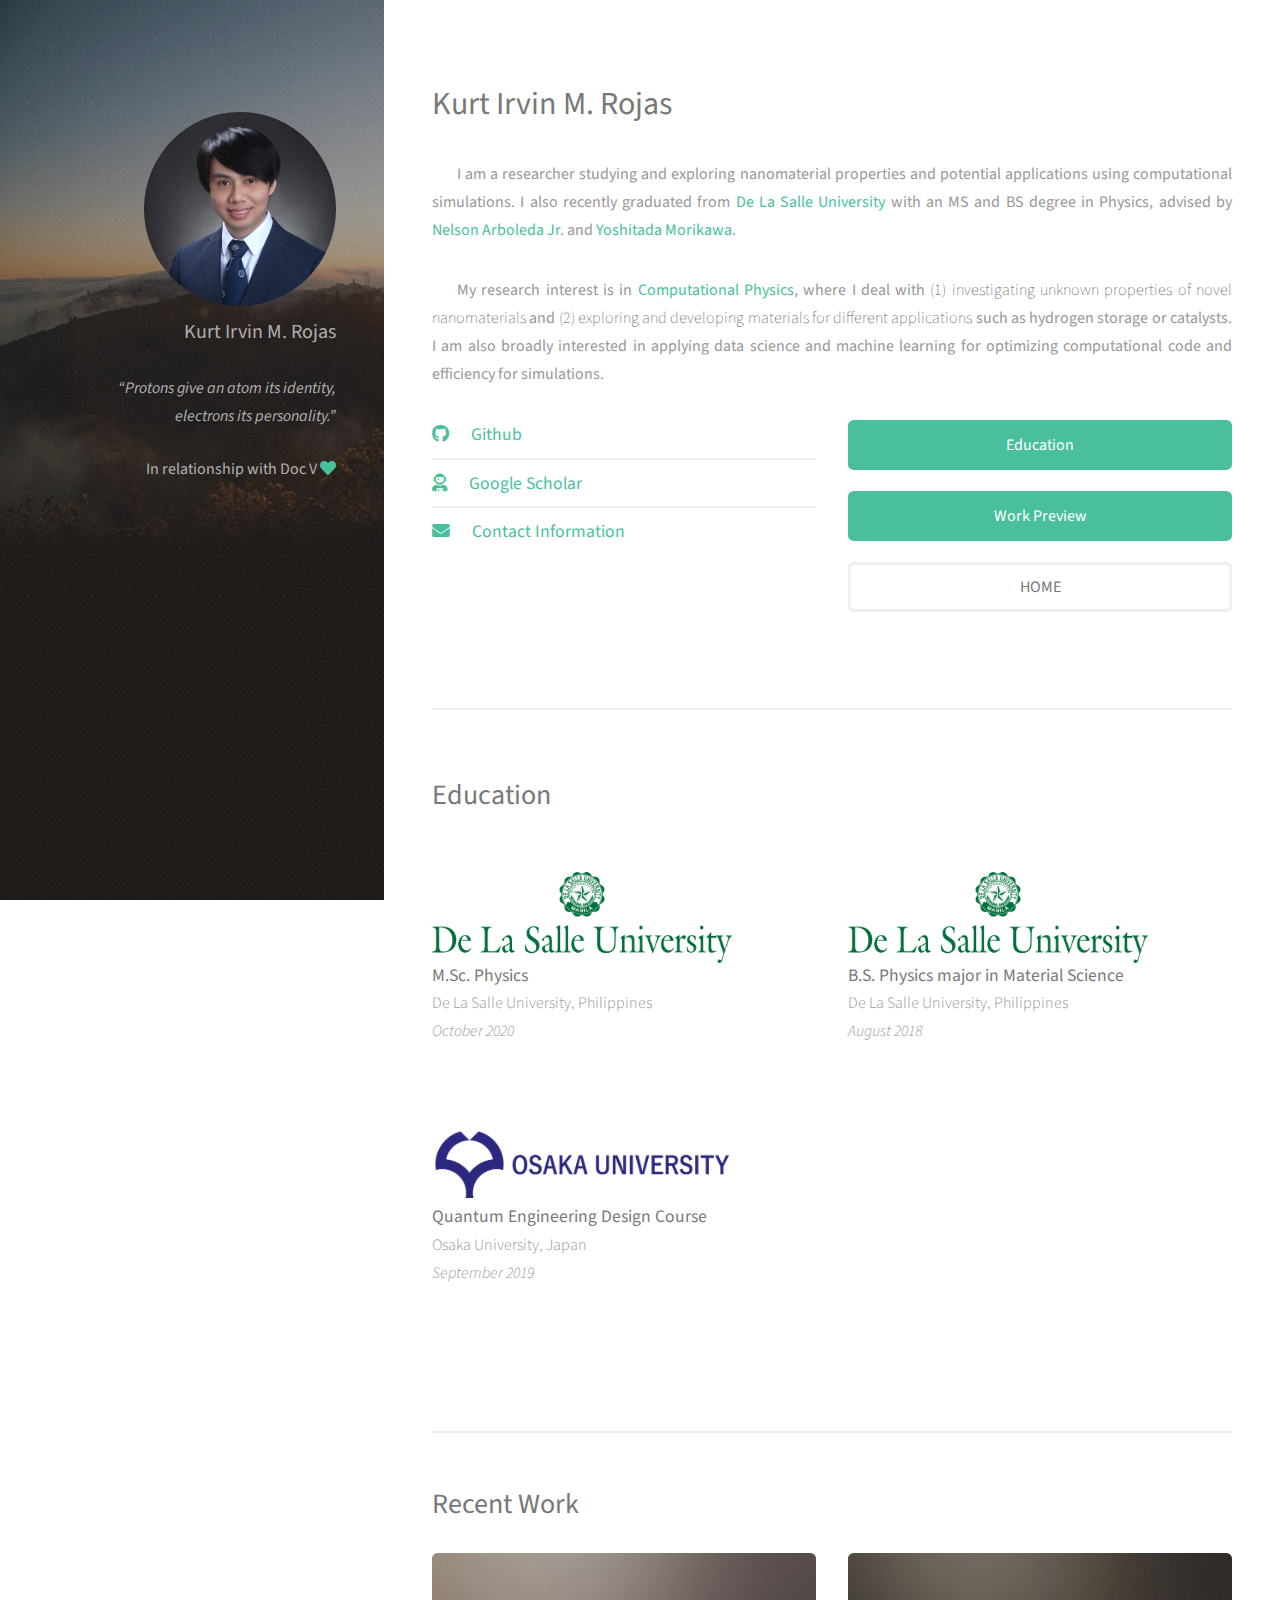
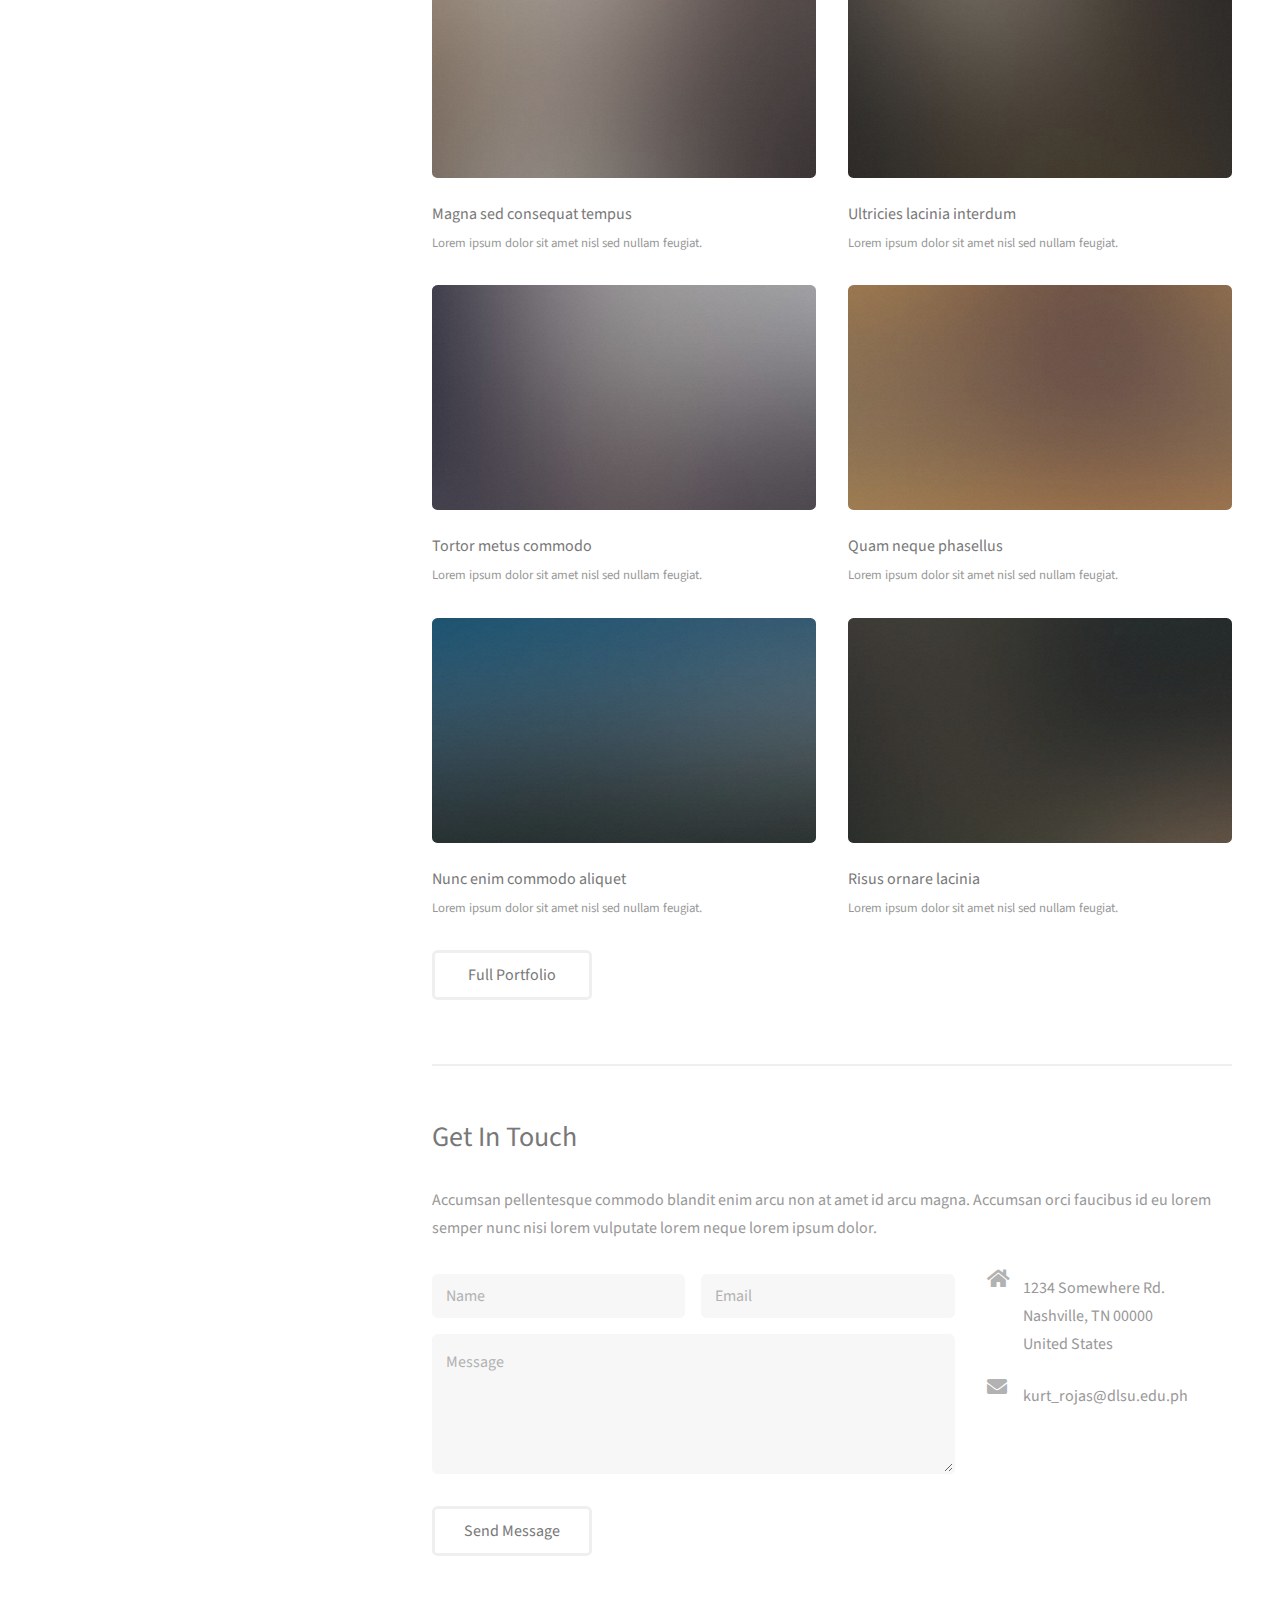
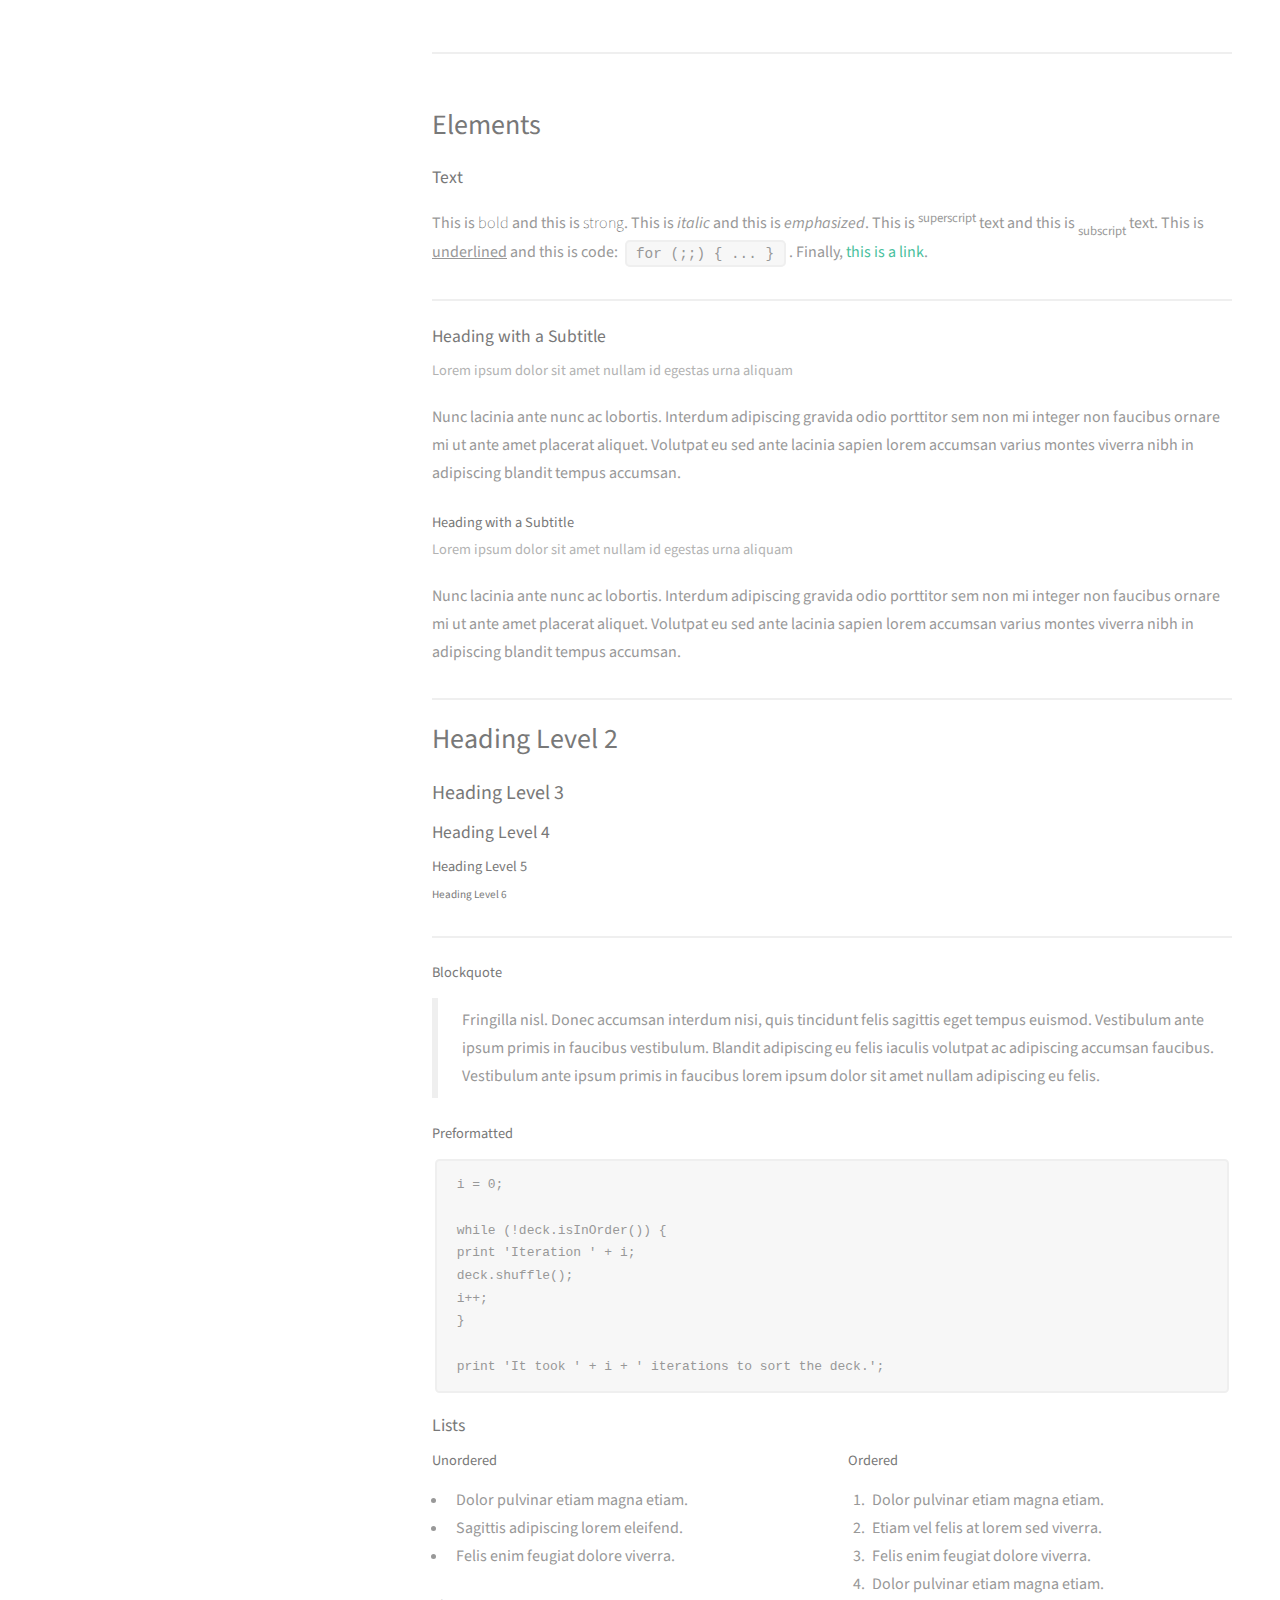
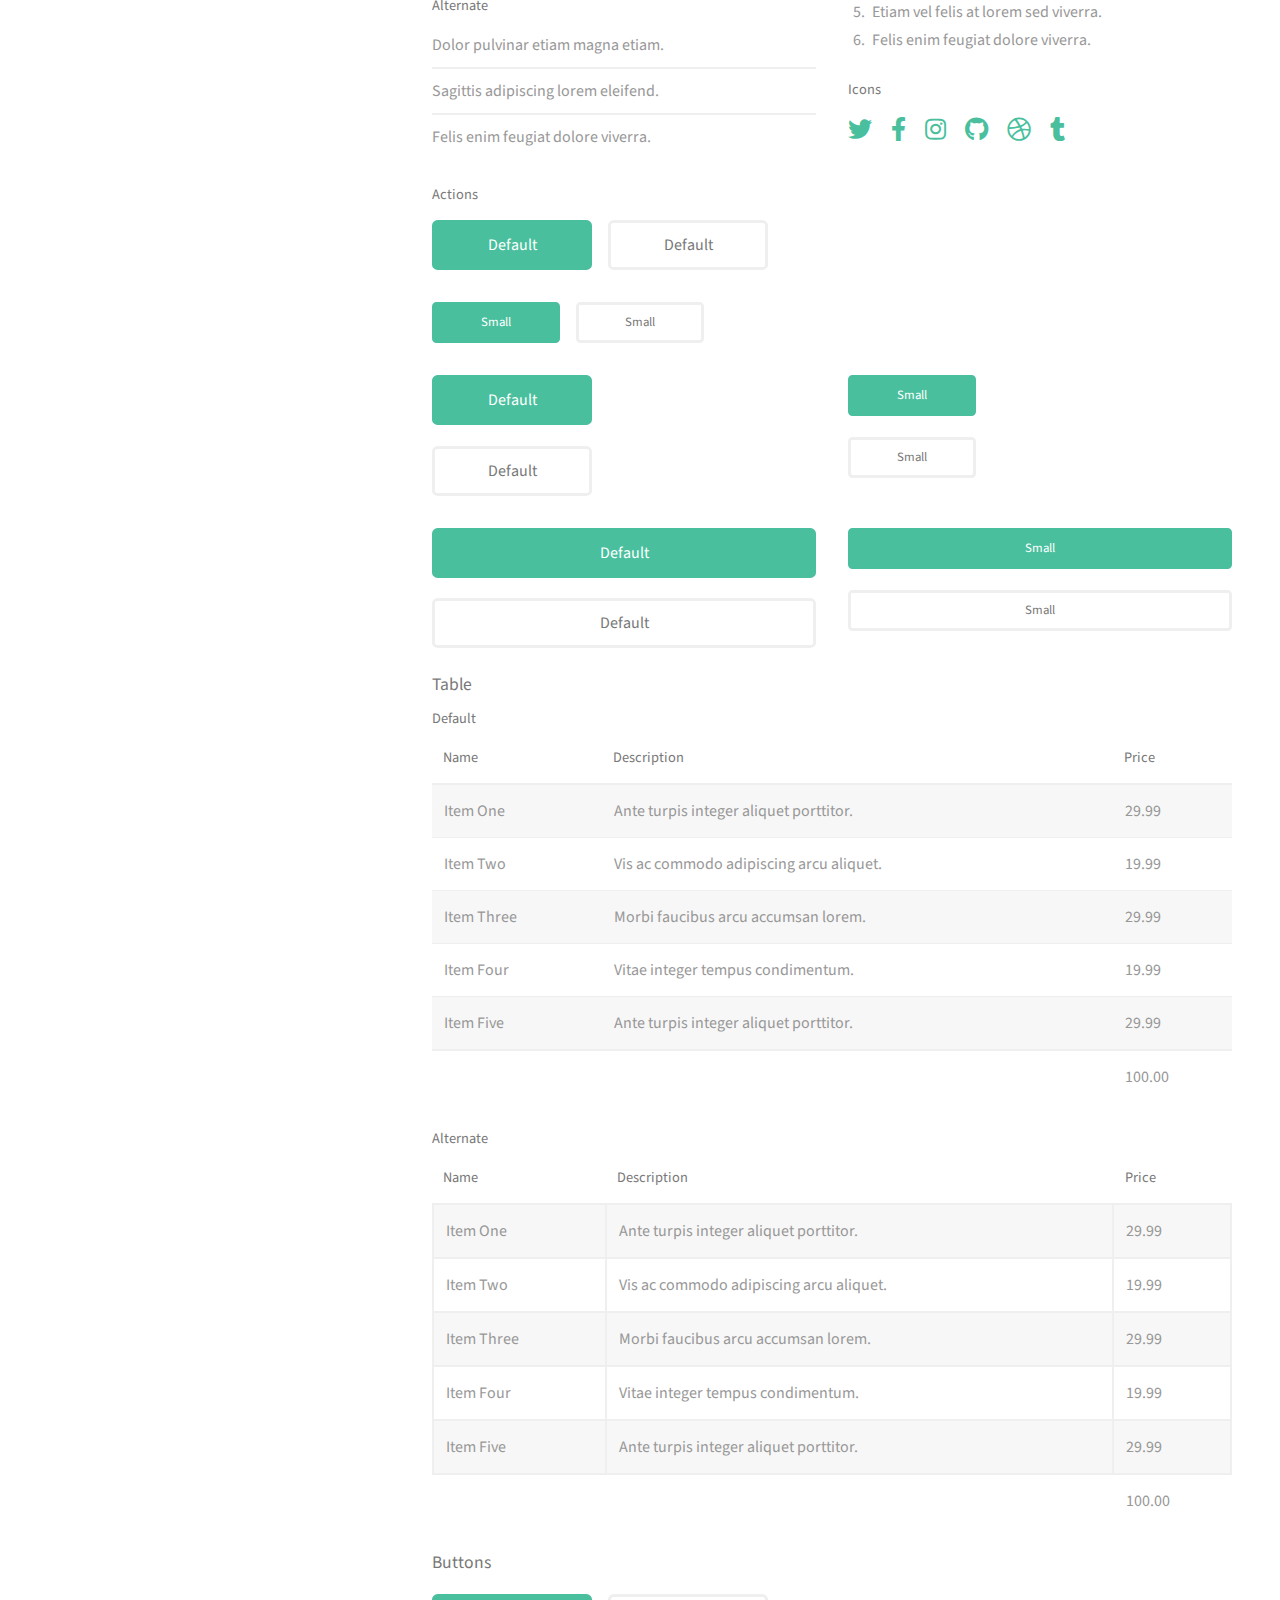
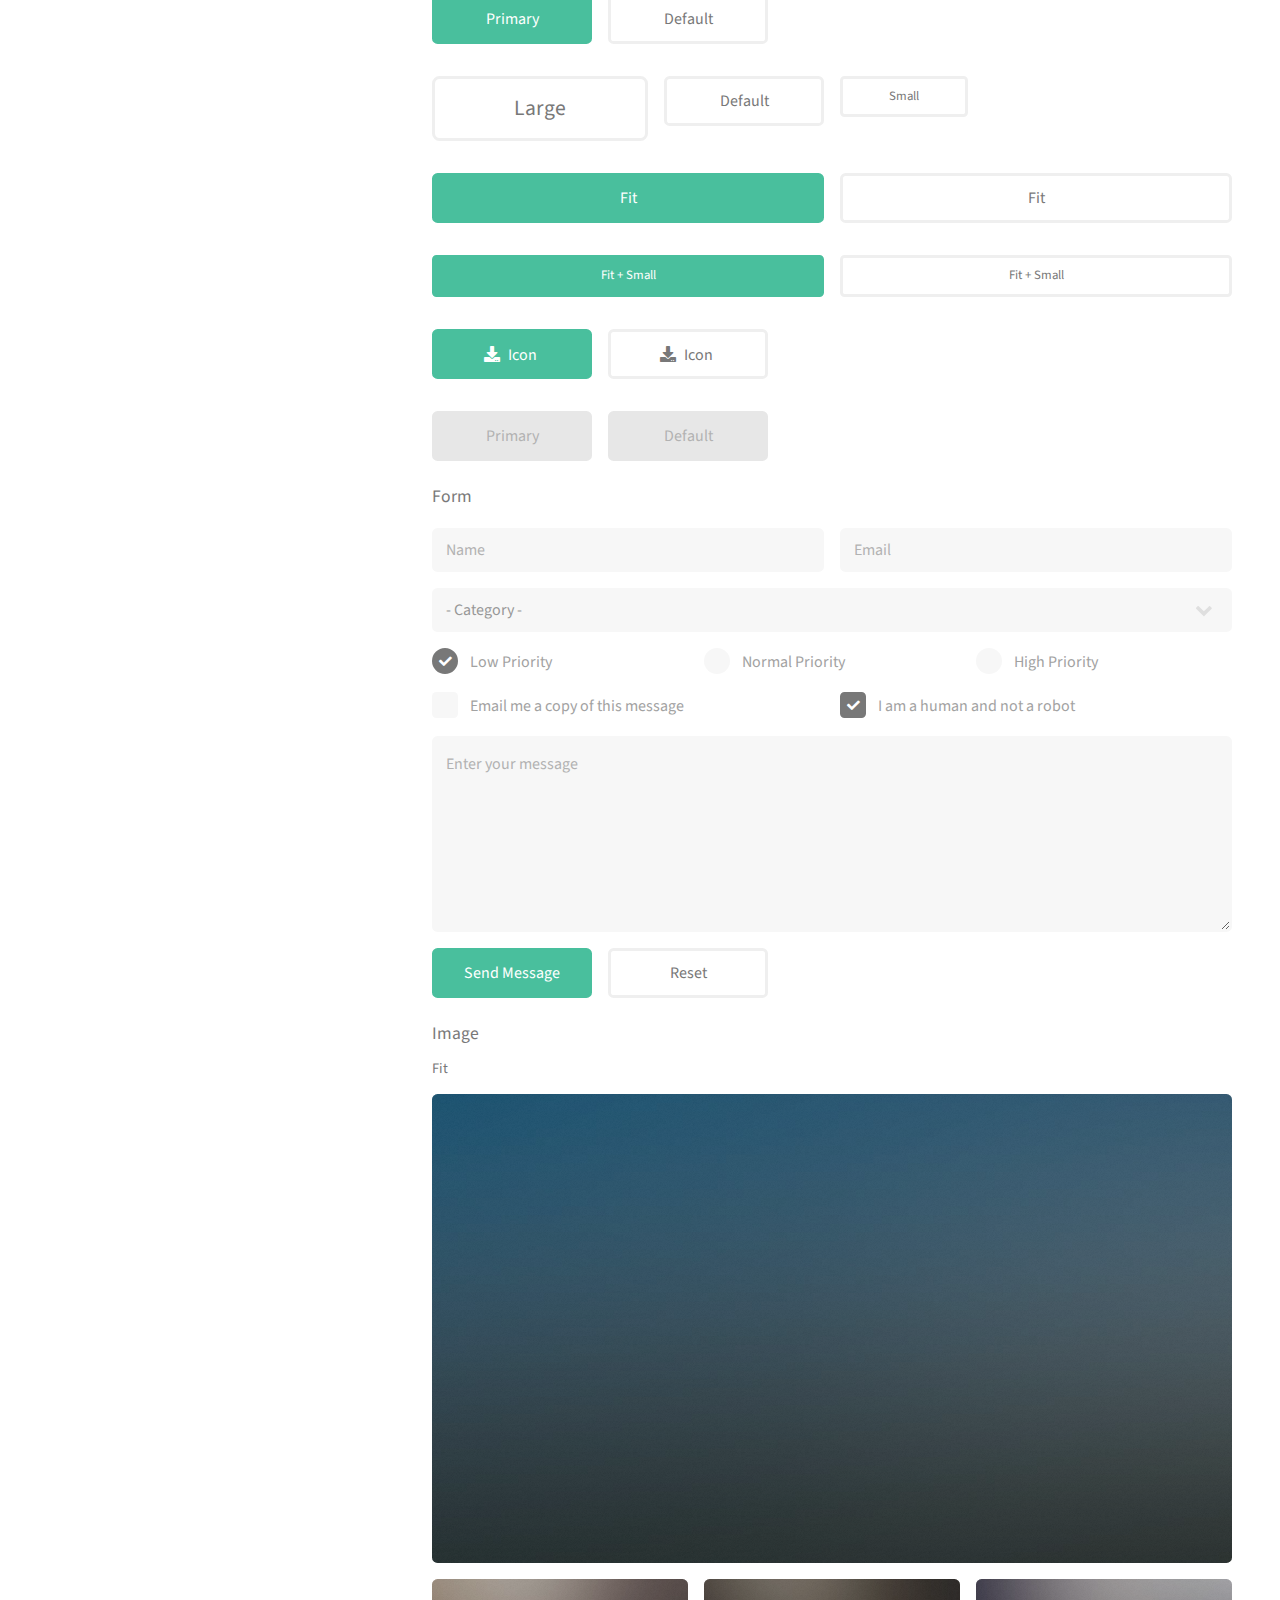
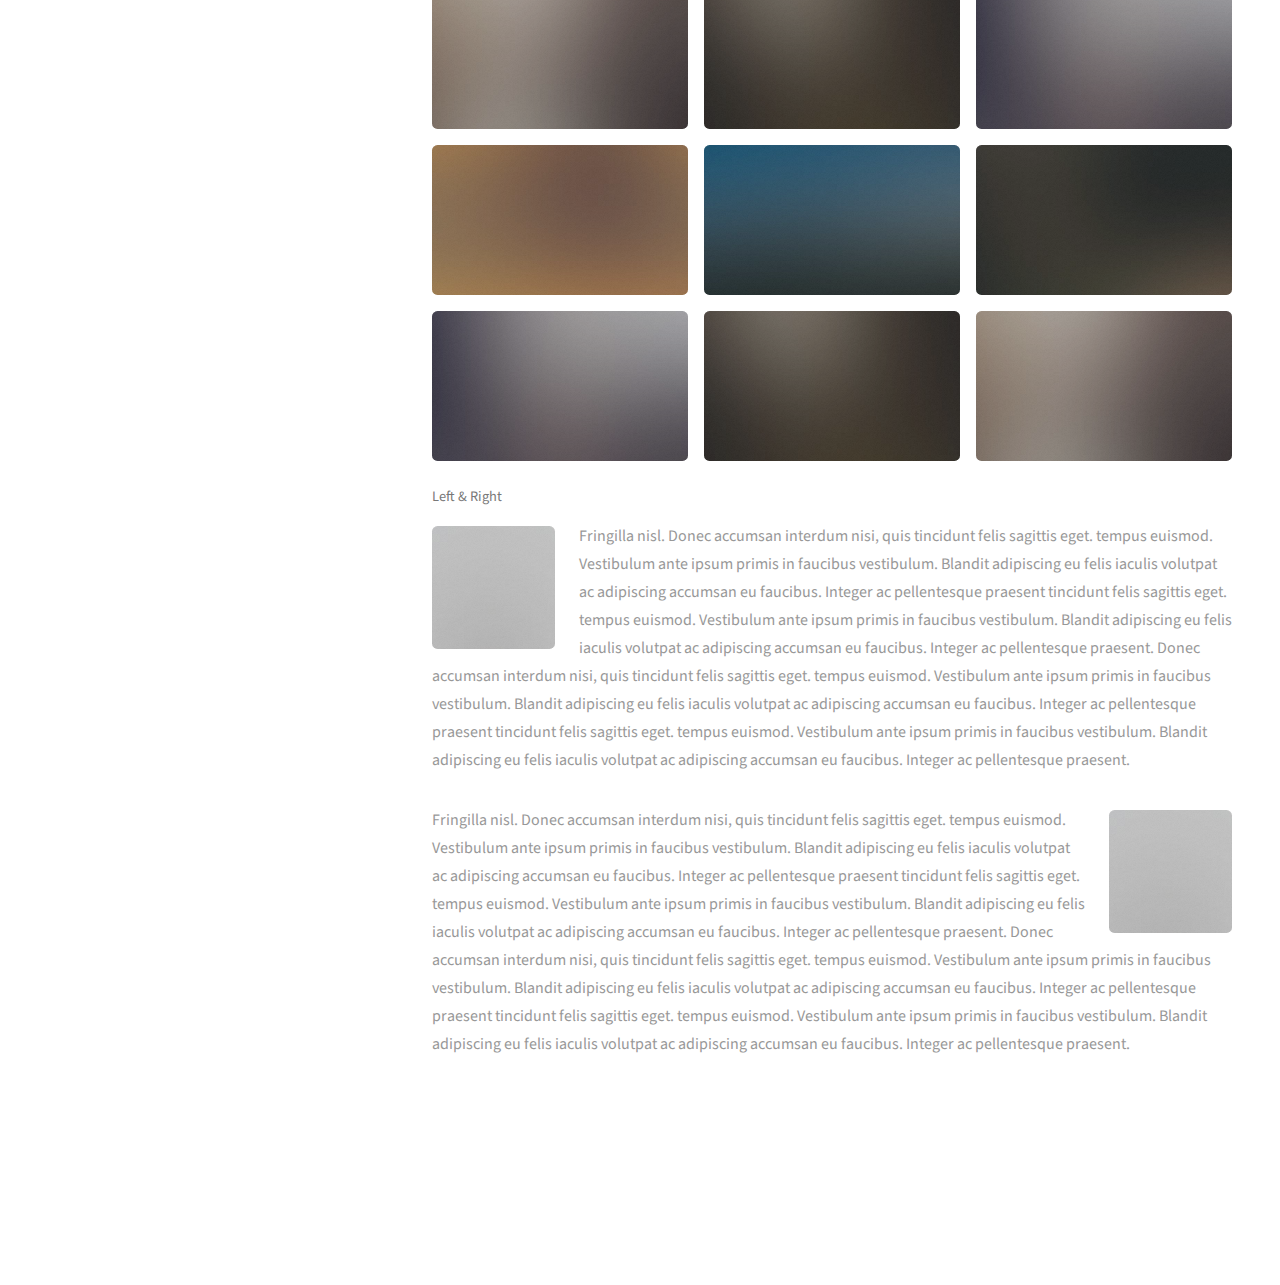
==== commit ad0dd344: "education" ====
--- a/index.html
+++ b/index.html
@@ -79,12 +79,12 @@
 								<p class="educ">De La Salle University, Philippines<br><i>October 2020</i></p>
 							</article>
 							<article class="col-6 col-12-xsmall">
-								<img class="image fit educ-logo" src="images/DLSU-logo.jpg" style="margin: 0 0 0 0;>
+								<img class="image fit educ-logo" src="images/DLSU-logo.jpg" style="margin: 0 0 0 0;">
 								<h4 class="educ">B.S. Physics major in Material Science</h4>
 								<p class="educ">De La Salle University, Philippines<br><i>August 2018</i></p>
 							</article>
 							<article class="col-6 col-12-xsmall">
-								<img class="image fit educ-logo" src="images/OU-logo.png" style="margin: 0 0 0 0;>
+								<img class="image fit educ-logo" src="images/OU-logo.png" style="margin: 0 0 0 0;">
 								<h4 class="educ">Quantum Engineering Design Course</h4>
 								<p class="educ">Osaka University, Japan <br><i>September 2019</i></p>
 							</article>
